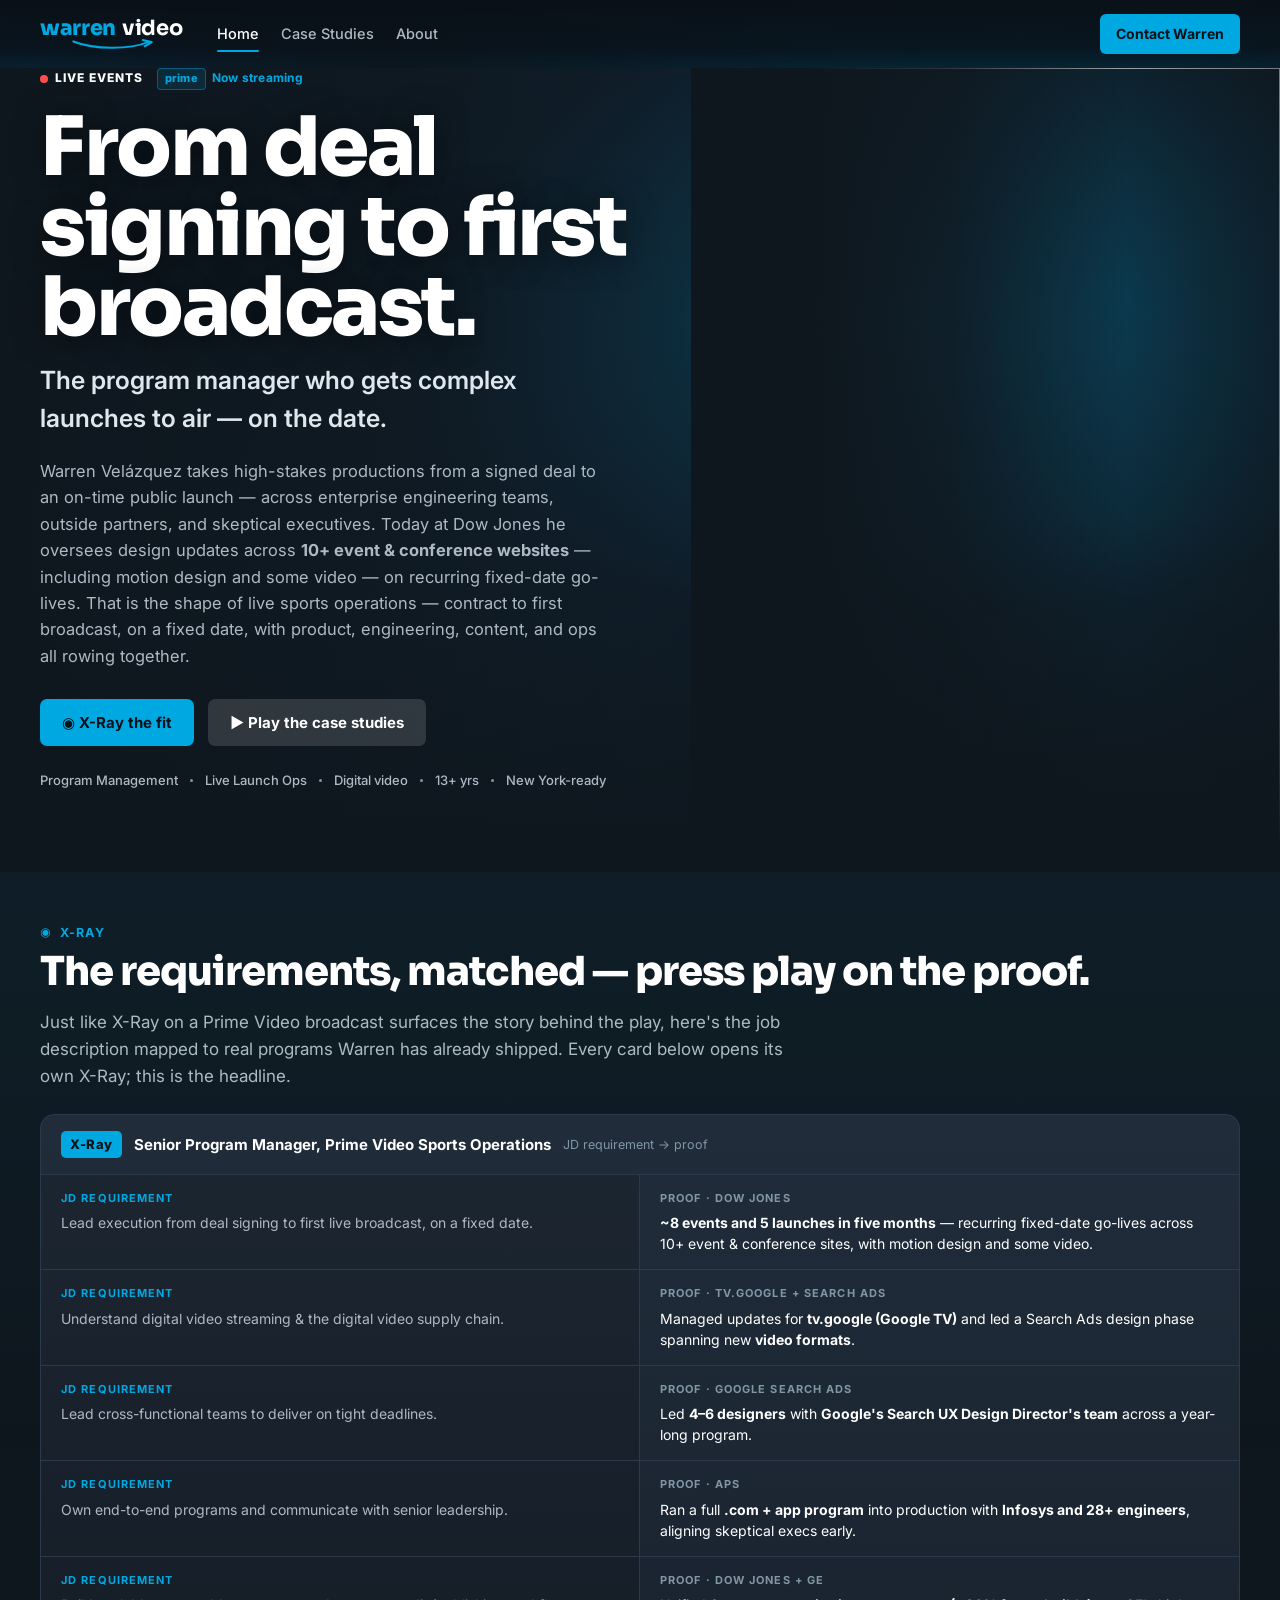
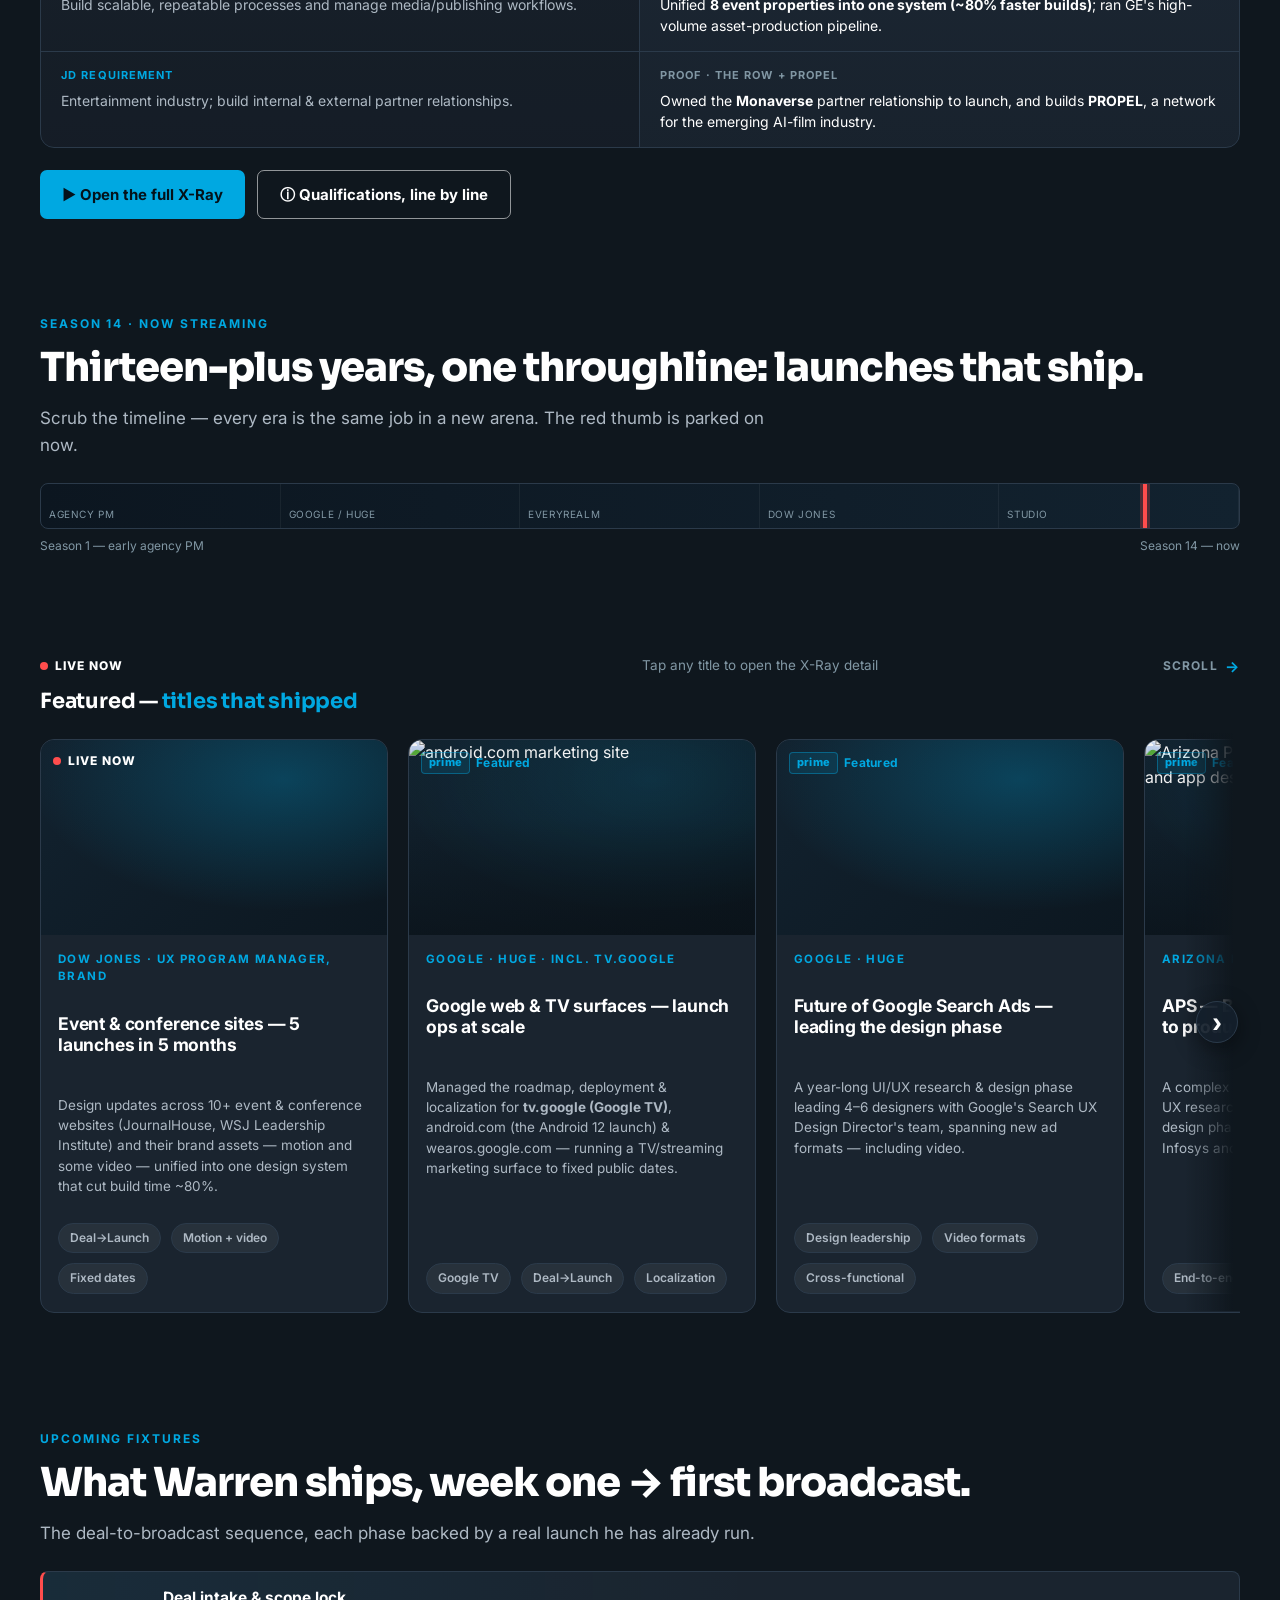
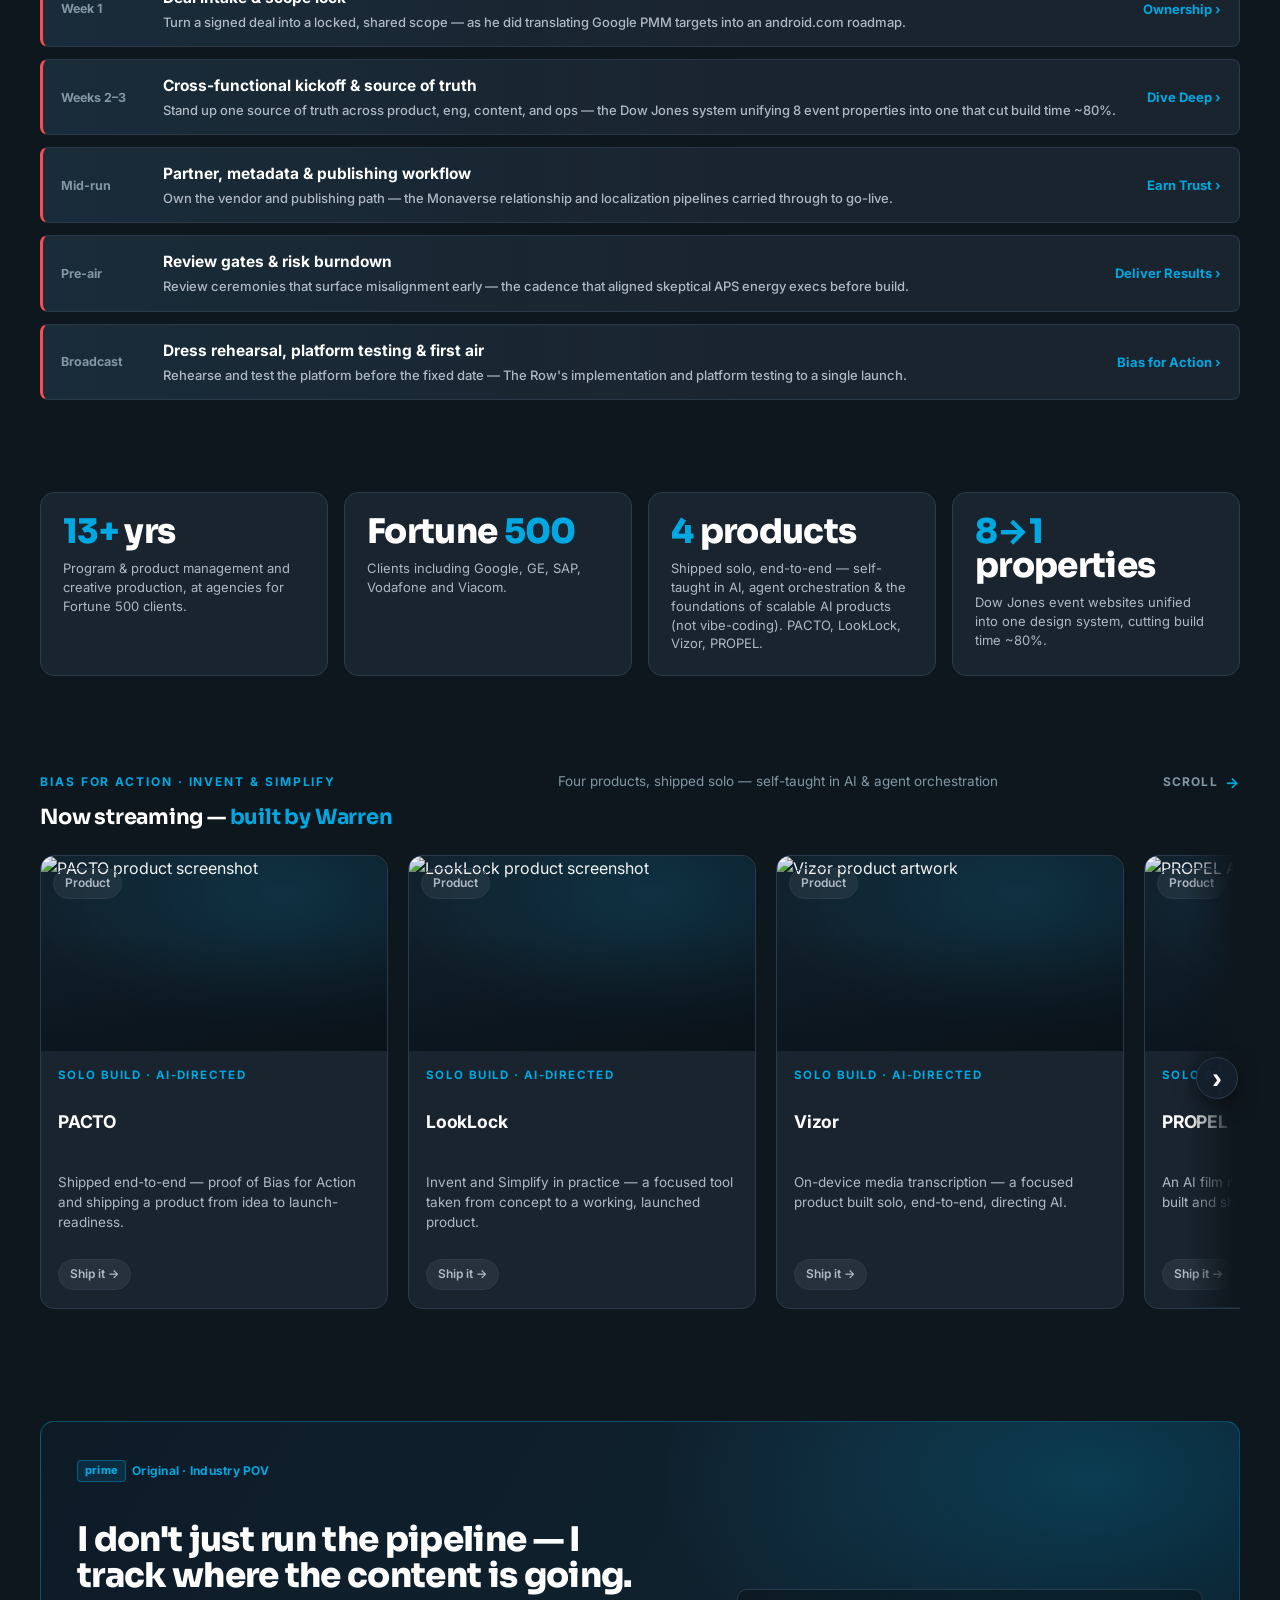
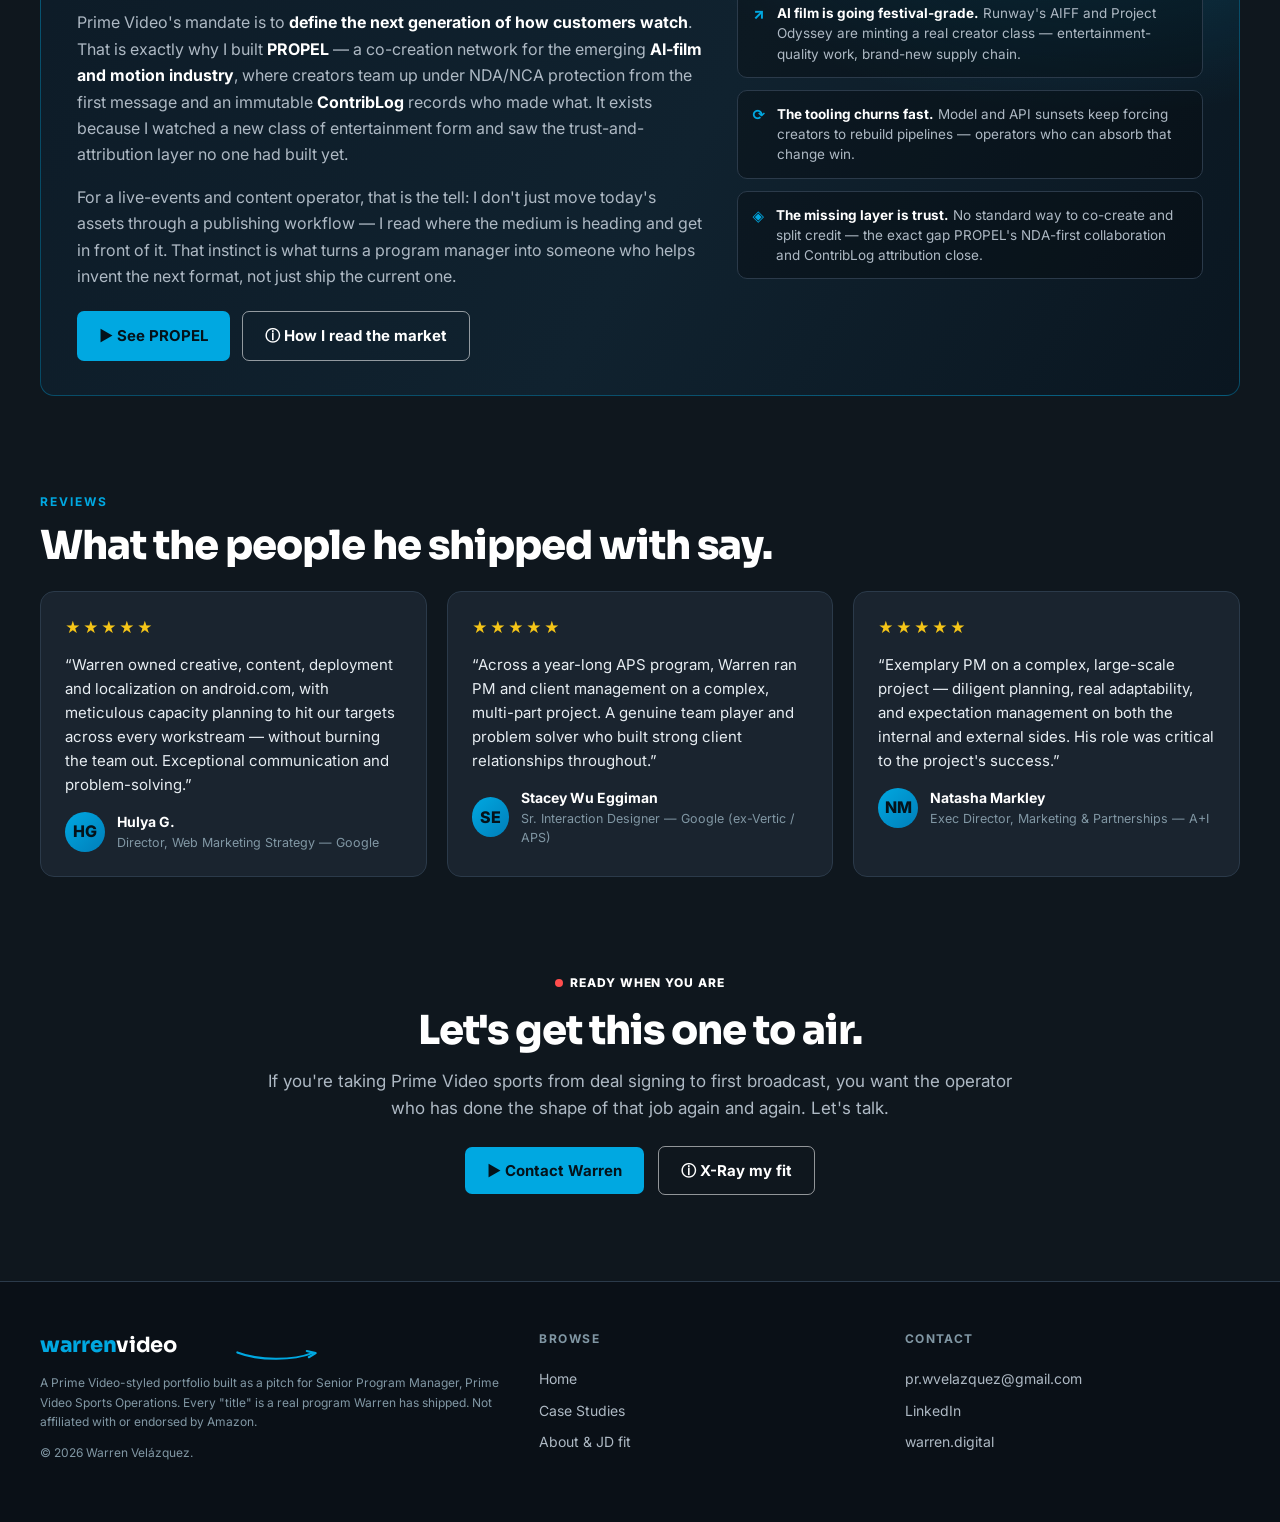
==== index.html @ 45a519ed "Add Prime Video pitch site (index, work, about + styles/app)" ====
<!DOCTYPE html>
<html lang="en">
<head>
  <meta charset="utf-8" />
  <meta name="viewport" content="width=device-width, initial-scale=1" />
  <title>Warren Velázquez — Prime Video Sports Ops</title>
  <meta name="description" content="Program manager who takes complex launches from signed deal to first broadcast. A Prime Video-styled pitch for Senior Program Manager, Prime Video Sports Operations." />
  <link rel="preconnect" href="https://fonts.googleapis.com" />
  <link rel="preconnect" href="https://fonts.gstatic.com" crossorigin />
  <link href="https://fonts.googleapis.com/css2?family=Inter:wght@400;500;600;700;800&display=swap" rel="stylesheet" />
  <link rel="stylesheet" href="styles.css" />
  <script src="app.js" defer></script>
</head>
<body>

  <!-- ===================== NAV ===================== -->
  <header class="pv-nav">
    <div class="pv-nav-inner">
      <a class="pv-logo" href="index.html" aria-label="Warren Velázquez — home">
        <span class="pv-prime">warren</span><span class="pv-badge">video</span>
      </a>
      <nav class="pv-navlinks" aria-label="Primary">
        <a href="index.html">Home</a>
        <a href="work.html">Case Studies</a>
        <a href="about.html">About</a>
      </nav>
      <span class="pv-nav-spacer"></span>
      <a class="pv-nav-cta" href="mailto:pr.wvelazquez@gmail.com?subject=Senior%20Program%20Manager%2C%20Prime%20Video%20Sports%20Operations">Contact Warren</a>
    </div>
  </header>

  <main>

    <!-- ===================== HERO / LIVE BILLBOARD ===================== -->
    <section class="pv-hero">
      <div class="pv-hero-bg" aria-hidden="true"><div class="pv-hero-art"></div></div>
      <div class="pv-hero-portrait" aria-hidden="true">
        <img src="https://cdn.prod.website-files.com/66aa44dda4157ebd1813f0ff/66c7566111cb64877879835c_warren.jpeg" alt="" loading="eager">
      </div>
      <div class="pv-hero-inner">
        <div class="pv-hero-copy">
          <div class="pv-hero-eyebrow">
            <span class="pv-live-tag">Live Events</span>
            <span class="pv-prime-tag">Now streaming</span>
          </div>
          <h1>From deal signing to first broadcast.</h1>
          <p class="pv-tagline">The program manager who gets complex launches to air — on the date.</p>
          <p class="pv-synopsis">
            Warren Velázquez takes high-stakes productions from a signed deal to an on-time public launch — across enterprise engineering teams, outside partners, and skeptical executives. Today at Dow Jones he oversees design updates across <strong>10+ event &amp; conference websites</strong> — including motion design and some video — on recurring fixed-date go-lives. That is the shape of live sports operations — contract to first broadcast, on a fixed date, with product, engineering, content, and ops all rowing together.
          </p>
          <div class="pv-hero-actions">
            <a class="pv-btn pv-btn-primary" href="#xray">◉ X-Ray the fit</a>
            <a class="pv-btn pv-btn-ghost" href="work.html">▶ Play the case studies</a>
          </div>
          <p class="pv-meta pv-mt-24">
            <span>Program Management</span><span class="dot"></span>
            <span>Live Launch Ops</span><span class="dot"></span>
            <span>Digital video</span><span class="dot"></span>
            <span>13+ yrs</span><span class="dot"></span>
            <span>New York-ready</span>
          </p>
        </div>
      </div>
    </section>

    <!-- ===================== X-RAY — THE FIT, AT A GLANCE (surfaced) ===================== -->
    <section class="pv-section pv-xray-feature" id="xray">
      <div class="pv-wrap pv-reveal">
        <span class="pv-xray-hint">X-Ray</span>
        <h2 class="pv-h2 pv-mt-8">The requirements, matched — press play on the proof.</h2>
        <p class="pv-lead">Just like X-Ray on a Prime Video broadcast surfaces the story behind the play, here's the job description mapped to real programs Warren has already shipped. Every card below opens its own X-Ray; this is the headline.</p>
        <div class="pv-xray pv-mt-24">
          <div class="pv-xray-head">
            <span class="pv-xray-logo">X-Ray</span>
            <span class="t">Senior Program Manager, Prime Video Sports Operations</span>
            <span class="s">JD requirement → proof</span>
          </div>
          <div class="pv-xray-row">
            <div class="pv-xray-req"><span class="label">JD requirement</span>Lead execution from deal signing to first live broadcast, on a fixed date.</div>
            <div class="pv-xray-proof"><span class="label">Proof · Dow Jones</span><strong>~8 events and 5 launches in five months</strong> — recurring fixed-date go-lives across 10+ event &amp; conference sites, with motion design and some video.</div>
          </div>
          <div class="pv-xray-row">
            <div class="pv-xray-req"><span class="label">JD requirement</span>Understand digital video streaming &amp; the digital video supply chain.</div>
            <div class="pv-xray-proof"><span class="label">Proof · tv.google + Search Ads</span>Managed updates for <strong>tv.google (Google TV)</strong> and led a Search Ads design phase spanning new <strong>video formats</strong>.</div>
          </div>
          <div class="pv-xray-row">
            <div class="pv-xray-req"><span class="label">JD requirement</span>Lead cross-functional teams to deliver on tight deadlines.</div>
            <div class="pv-xray-proof"><span class="label">Proof · Google Search Ads</span>Led <strong>4–6 designers</strong> with <strong>Google's Search UX Design Director's team</strong> across a year-long program.</div>
          </div>
          <div class="pv-xray-row">
            <div class="pv-xray-req"><span class="label">JD requirement</span>Own end-to-end programs and communicate with senior leadership.</div>
            <div class="pv-xray-proof"><span class="label">Proof · APS</span>Ran a full <strong>.com + app program</strong> into production with <strong>Infosys and 28+ engineers</strong>, aligning skeptical execs early.</div>
          </div>
          <div class="pv-xray-row">
            <div class="pv-xray-req"><span class="label">JD requirement</span>Build scalable, repeatable processes and manage media/publishing workflows.</div>
            <div class="pv-xray-proof"><span class="label">Proof · Dow Jones + GE</span>Unified <strong>8 event properties into one system (~80% faster builds)</strong>; ran GE's high-volume asset-production pipeline.</div>
          </div>
          <div class="pv-xray-row">
            <div class="pv-xray-req"><span class="label">JD requirement</span>Entertainment industry; build internal &amp; external partner relationships.</div>
            <div class="pv-xray-proof"><span class="label">Proof · The Row + PROPEL</span>Owned the <strong>Monaverse</strong> partner relationship to launch, and builds <strong>PROPEL</strong>, a network for the emerging AI-film industry.</div>
          </div>
        </div>
        <div class="pv-xray-cta">
          <a class="pv-btn pv-btn-primary" href="work.html#xray">▶ Open the full X-Ray</a>
          <a class="pv-btn pv-btn-outline" href="about.html#xray">ⓘ Qualifications, line by line</a>
        </div>
      </div>
    </section>

    <!-- ===================== CAREER SCRUBBER — "SEASON 14" ===================== -->
    <section class="pv-section">
      <div class="pv-wrap pv-reveal">
        <span class="pv-kicker">Season 14 · Now streaming</span>
        <h2 class="pv-h2">Thirteen-plus years, one throughline: launches that ship.</h2>
        <p class="pv-lead">Scrub the timeline — every era is the same job in a new arena. The red thumb is parked on now.</p>
        <div class="pv-scrubber pv-mt-24">
          <div class="pv-scrubber-track" role="img" aria-label="Career timeline from Agency PM to Studio, currently at Dow Jones and Studio">
            <div class="pv-scrubber-seg" data-label="Agency PM"></div>
            <div class="pv-scrubber-seg" data-label="Google / Huge"></div>
            <div class="pv-scrubber-seg" data-label="Everyrealm"></div>
            <div class="pv-scrubber-seg" data-label="Dow Jones"></div>
            <div class="pv-scrubber-seg" data-label="Studio"></div>
            <div class="pv-scrubber-thumb" style="left: 92%;"></div>
          </div>
          <div class="pv-scrubber-labels">
            <span>Season 1 — early agency PM</span>
            <span>Season 14 — now</span>
          </div>
        </div>
      </div>
    </section>

    <!-- ===================== FEATURED — LIVE NOW (case-study carousel) ===================== -->
    <section class="pv-section">
      <div class="pv-wrap pv-reveal">
        <div class="pv-row-head">
          <div>
            <span class="pv-live-tag">Live now</span>
            <div class="pv-row-title pv-mt-8">Featured — <span class="accent">titles that shipped</span></div>
          </div>
          <span class="pv-row-sub">Tap any title to open the X-Ray detail</span>
        </div>
        <div class="pv-row-scroll">

          <!-- Dow Jones — event websites -->
          <article class="pv-card pv-reveal" data-modal="m-dowjones" tabindex="0" role="button" aria-label="Open Dow Jones event websites case study">
            <div class="pv-card-art">
              <div class="glow"></div>
              <span class="pv-topbadge pv-live-tag">Live now</span>
              <div class="pv-playhint"><span class="disc">▶</span></div>
            </div>
            <div class="pv-card-body">
              <span class="pv-card-kicker">Dow Jones · UX Program Manager, Brand</span>
              <h3 class="pv-card-title">Event &amp; conference sites — 5 launches in 5 months</h3>
              <p class="pv-card-desc">Design updates across 10+ event &amp; conference websites (JournalHouse, WSJ Leadership Institute) and their brand assets — motion and some video — unified into one design system that cut build time ~80%.</p>
              <div class="pv-card-foot"><span class="pv-pill">Deal→Launch</span><span class="pv-pill">Motion + video</span><span class="pv-pill">Fixed dates</span></div>
            </div>
          </article>

          <!-- android.com -->
          <article class="pv-card pv-reveal" data-modal="m-android" tabindex="0" role="button" aria-label="Open android.com case study">
            <div class="pv-card-art has-img">
              <img src="https://cdn.prod.website-files.com/66aa44dda4157ebd1813f2a2/66ce61d4daf42d90d04b0da0_android.002.jpeg" alt="android.com marketing site" loading="lazy">
              <div class="glow"></div>
              <span class="pv-topbadge pv-prime-tag">Featured</span>
              <div class="pv-playhint"><span class="disc">▶</span></div>
            </div>
            <div class="pv-card-body">
              <span class="pv-card-kicker">Google · Huge · incl. tv.google</span>
              <h3 class="pv-card-title">Google web &amp; TV surfaces — launch ops at scale</h3>
              <p class="pv-card-desc">Managed the roadmap, deployment &amp; localization for <strong>tv.google (Google TV)</strong>, android.com (the Android 12 launch) &amp; wearos.google.com — running a TV/streaming marketing surface to fixed public dates.</p>
              <div class="pv-card-foot"><span class="pv-pill">Google TV</span><span class="pv-pill">Deal→Launch</span><span class="pv-pill">Localization</span></div>
            </div>
          </article>

          <!-- Future of Google Search Ads -->
          <article class="pv-card pv-reveal" data-modal="m-searchads" tabindex="0" role="button" aria-label="Open Future of Google Search Ads case study">
            <div class="pv-card-art">
              <div class="glow"></div>
              <span class="pv-topbadge pv-prime-tag">Featured</span>
              <div class="pv-playhint"><span class="disc">▶</span></div>
            </div>
            <div class="pv-card-body">
              <span class="pv-card-kicker">Google · Huge</span>
              <h3 class="pv-card-title">Future of Google Search Ads — leading the design phase</h3>
              <p class="pv-card-desc">A year-long UI/UX research &amp; design phase leading 4–6 designers with Google's Search UX Design Director's team, spanning new ad formats — including video.</p>
              <div class="pv-card-foot"><span class="pv-pill">Design leadership</span><span class="pv-pill">Video formats</span><span class="pv-pill">Cross-functional</span></div>
            </div>
          </article>

          <!-- APS -->
          <article class="pv-card pv-reveal" data-modal="m-aps" tabindex="0" role="button" aria-label="Open Arizona Public Service case study">
            <div class="pv-card-art has-img">
              <img src="https://cdn.prod.website-files.com/66aa44dda4157ebd1813f2a2/66ce3ebfc72eb1c2a9b4893f_aps.002.jpeg" alt="Arizona Public Service transactional website and app design" loading="lazy">
              <div class="glow"></div>
              <span class="pv-topbadge pv-prime-tag">Featured</span>
              <div class="pv-playhint"><span class="disc">▶</span></div>
            </div>
            <div class="pv-card-body">
              <span class="pv-card-kicker">Arizona Public Service · Vertic</span>
              <h3 class="pv-card-title">APS — B2C transactional .com + app to production</h3>
              <p class="pv-card-desc">A complex design system built after a 3-month UX research phase and an 8-month UX/UI design phase, stewarded into production with Infosys and 28+ engineers.</p>
              <div class="pv-card-foot"><span class="pv-pill">End-to-end</span><span class="pv-pill">Eng handoff</span></div>
            </div>
          </article>

          <!-- GE Healthcare -->
          <article class="pv-card pv-reveal" data-modal="m-ge" tabindex="0" role="button" aria-label="Open GE Healthcare case study">
            <div class="pv-card-art has-img">
              <img src="https://cdn.prod.website-files.com/66aa44dda4157ebd1813f2a2/66dfbf81a2a23d34e8b1d667_GEcover_.png" alt="GE Healthcare Better Health Study campaign artwork" loading="lazy">
              <div class="glow"></div>
              <div class="pv-playhint"><span class="disc">▶</span></div>
            </div>
            <div class="pv-card-body">
              <span class="pv-card-kicker">GE Healthcare · Freelance</span>
              <h3 class="pv-card-title">Better Health Study — asset-production pipeline</h3>
              <p class="pv-card-desc">Ran the asset-production phase of a global GE campaign — executive-level visualizations, a global website, and hundreds of media assets through one publishing pipeline.</p>
              <div class="pv-card-foot"><span class="pv-pill">Publishing workflow</span><span class="pv-pill">High-volume</span></div>
            </div>
          </article>

          <!-- The Row -->
          <article class="pv-card pv-reveal" data-modal="m-row" tabindex="0" role="button" aria-label="Open The Row case study">
            <div class="pv-card-art has-img">
              <img src="https://cdn.prod.website-files.com/66aa44dda4157ebd1813f2a2/66d0d62a57098f4630f5587c_row2.png" alt="The Row metaverse 3D architectural landmarks" loading="lazy">
              <div class="glow"></div>
              <div class="pv-playhint"><span class="disc">▶</span></div>
            </div>
            <div class="pv-card-body">
              <span class="pv-card-kicker">Everyrealm · The Row</span>
              <h3 class="pv-card-title">The Row — multi-vendor launch &amp; platform testing</h3>
              <p class="pv-card-desc">One-of-a-kind 3D landmarks by renowned artists on a live platform: Warren owned the Monaverse relationship and managed external vendors across motion, 3D rendering, and promotional video, through testing to one launch.</p>
              <div class="pv-card-foot"><span class="pv-pill">Multi-vendor mgmt</span><span class="pv-pill">Platform testing</span></div>
            </div>
          </article>

          <!-- Everyrealm Creative Ops -->
          <article class="pv-card pv-reveal" data-modal="m-everyrealm" tabindex="0" role="button" aria-label="Open Everyrealm Creative Operations case study">
            <div class="pv-card-art has-img">
              <img src="https://cdn.prod.website-files.com/66aa44dda4157ebd1813f2a2/66c6c5c3b3e2360698229d21_teamsuccess.png" alt="Everyrealm creative operations team" loading="lazy">
              <div class="glow"></div>
              <span class="pv-topbadge pv-prime-tag">Featured</span>
              <div class="pv-playhint"><span class="disc">▶</span></div>
            </div>
            <div class="pv-card-body">
              <span class="pv-card-kicker">Everyrealm · Director of Creative Operations</span>
              <h3 class="pv-card-title">Creative Operations — sourced &amp; built from zero</h3>
              <p class="pv-card-desc">Sourced and built a team of 3D, UI/UX, and motion designers and introduced new production processes for metaverse real estate across 12 platforms, at a $50M+ (a16z) startup.</p>
              <div class="pv-card-foot"><span class="pv-pill">Scalable process</span><span class="pv-pill">Zero → system</span></div>
            </div>
          </article>

        </div>
      </div>
    </section>

    <!-- ===================== SPORTS-STYLE SCHEDULE — week one → first broadcast ===================== -->
    <section class="pv-section">
      <div class="pv-wrap pv-reveal">
        <span class="pv-kicker">Upcoming fixtures</span>
        <h2 class="pv-h2">What Warren ships, week one → first broadcast.</h2>
        <p class="pv-lead">The deal-to-broadcast sequence, each phase backed by a real launch he has already run.</p>
        <div class="pv-schedule pv-mt-24">
          <div class="pv-fixture">
            <span class="when">Week 1</span>
            <span class="match">Deal intake &amp; scope lock
              <small>Turn a signed deal into a locked, shared scope — as he did translating Google PMM targets into an android.com roadmap.</small>
            </span>
            <span class="cta">Ownership ›</span>
          </div>
          <div class="pv-fixture">
            <span class="when">Weeks 2–3</span>
            <span class="match">Cross-functional kickoff &amp; source of truth
              <small>Stand up one source of truth across product, eng, content, and ops — the Dow Jones system unifying 8 event properties into one that cut build time ~80%.</small>
            </span>
            <span class="cta">Dive Deep ›</span>
          </div>
          <div class="pv-fixture">
            <span class="when">Mid-run</span>
            <span class="match">Partner, metadata &amp; publishing workflow
              <small>Own the vendor and publishing path — the Monaverse relationship and localization pipelines carried through to go-live.</small>
            </span>
            <span class="cta">Earn Trust ›</span>
          </div>
          <div class="pv-fixture">
            <span class="when">Pre-air</span>
            <span class="match">Review gates &amp; risk burndown
              <small>Review ceremonies that surface misalignment early — the cadence that aligned skeptical APS energy execs before build.</small>
            </span>
            <span class="cta">Deliver Results ›</span>
          </div>
          <div class="pv-fixture">
            <span class="when">Broadcast</span>
            <span class="match">Dress rehearsal, platform testing &amp; first air
              <small>Rehearse and test the platform before the fixed date — The Row's implementation and platform testing to a single launch.</small>
            </span>
            <span class="cta">Bias for Action ›</span>
          </div>
        </div>
      </div>
    </section>

    <!-- ===================== STAT STRIP ===================== -->
    <section class="pv-section">
      <div class="pv-wrap pv-reveal">
        <div class="pv-stats">
          <div class="pv-stat">
            <div class="v"><span class="accent">13+</span> yrs</div>
            <div class="l">Program &amp; product management and creative production, at agencies for Fortune 500 clients.</div>
          </div>
          <div class="pv-stat">
            <div class="v">Fortune <span class="accent">500</span></div>
            <div class="l">Clients including Google, GE, SAP, Vodafone and Viacom.</div>
          </div>
          <div class="pv-stat">
            <div class="v"><span class="accent">4</span> products</div>
            <div class="l">Shipped solo, end-to-end — self-taught in AI, agent orchestration &amp; the foundations of scalable AI products (not vibe-coding). PACTO, LookLock, Vizor, PROPEL.</div>
          </div>
          <div class="pv-stat">
            <div class="v"><span class="accent">8→1</span> properties</div>
            <div class="l">Dow Jones event websites unified into one design system, cutting build time ~80%.</div>
          </div>
        </div>
      </div>
    </section>

    <!-- ===================== NOW STREAMING — BUILT BY WARREN ===================== -->
    <section class="pv-section">
      <div class="pv-wrap pv-reveal">
        <div class="pv-row-head">
          <div>
            <span class="pv-kicker">Bias for Action · Invent &amp; Simplify</span>
            <div class="pv-row-title pv-mt-8">Now streaming — <span class="accent">built by Warren</span></div>
          </div>
          <span class="pv-row-sub">Four products, shipped solo — self-taught in AI &amp; agent orchestration</span>
        </div>
        <div class="pv-row-scroll">

          <a class="pv-card pv-reveal" href="https://www.pacto.legal" target="_blank" rel="noopener" aria-label="Open PACTO in a new tab">
            <div class="pv-card-art has-img">
              <img src="https://cdn.prod.website-files.com/66aa44dda4157ebd1813f0ff/66e224b216268c54782768ec_Screen%20Shot%202024-09-11%20at%207.15.28%20PM.png" alt="PACTO product screenshot" loading="lazy">
              <div class="glow"></div>
              <span class="pv-topbadge pv-pill">Product</span>
              <div class="pv-playhint"><span class="disc">▶</span></div>
            </div>
            <div class="pv-card-body">
              <span class="pv-card-kicker">Solo build · AI-directed</span>
              <h3 class="pv-card-title">PACTO</h3>
              <p class="pv-card-desc">Shipped end-to-end — proof of Bias for Action and shipping a product from idea to launch-readiness.</p>
              <div class="pv-card-foot"><span class="pv-pill">Ship it →</span></div>
            </div>
          </a>

          <a class="pv-card pv-reveal" href="https://www.looklock.ai" target="_blank" rel="noopener" aria-label="Open LookLock in a new tab">
            <div class="pv-card-art has-img">
              <img src="https://www.looklock.ai/looklock-steps/1.png" alt="LookLock product screenshot" loading="lazy">
              <div class="glow"></div>
              <span class="pv-topbadge pv-pill">Product</span>
              <div class="pv-playhint"><span class="disc">▶</span></div>
            </div>
            <div class="pv-card-body">
              <span class="pv-card-kicker">Solo build · AI-directed</span>
              <h3 class="pv-card-title">LookLock</h3>
              <p class="pv-card-desc">Invent and Simplify in practice — a focused tool taken from concept to a working, launched product.</p>
              <div class="pv-card-foot"><span class="pv-pill">Ship it →</span></div>
            </div>
          </a>

          <a class="pv-card pv-reveal" href="https://vizor.work" target="_blank" rel="noopener" aria-label="Open Vizor in a new tab">
            <div class="pv-card-art has-img">
              <img src="https://vizor.work/og.png" alt="Vizor product artwork" loading="lazy">
              <div class="glow"></div>
              <span class="pv-topbadge pv-pill">Product</span>
              <div class="pv-playhint"><span class="disc">▶</span></div>
            </div>
            <div class="pv-card-body">
              <span class="pv-card-kicker">Solo build · AI-directed</span>
              <h3 class="pv-card-title">Vizor</h3>
              <p class="pv-card-desc">On-device media transcription — a focused product built solo, end-to-end, directing AI.</p>
              <div class="pv-card-foot"><span class="pv-pill">Ship it →</span></div>
            </div>
          </a>

          <a class="pv-card pv-reveal" href="https://www.propel.house" target="_blank" rel="noopener" aria-label="Open PROPEL in a new tab">
            <div class="pv-card-art has-img">
              <img src="https://cdn.prod.website-files.com/66aa44dda4157ebd1813f0ff/66d1e32c2a559a0b8cac2ac0_PROPEL2.png" alt="PROPEL AI film network artwork" loading="lazy">
              <div class="glow"></div>
              <span class="pv-topbadge pv-pill">Product</span>
              <div class="pv-playhint"><span class="disc">▶</span></div>
            </div>
            <div class="pv-card-body">
              <span class="pv-card-kicker">Solo build · AI-directed</span>
              <h3 class="pv-card-title">PROPEL</h3>
              <p class="pv-card-desc">An AI film network — entertainment-adjacent, built and shipped solo on nights and weekends.</p>
              <div class="pv-card-foot"><span class="pv-pill">Ship it →</span></div>
            </div>
          </a>

        </div>
      </div>
    </section>

    <!-- ===================== PROPEL — INDUSTRY POV SPOTLIGHT ===================== -->
    <section class="pv-section">
      <div class="pv-wrap pv-reveal">
        <div class="pv-spotlight">
          <span class="pv-prime-tag tag">Original · Industry POV</span>
          <div class="pv-spotlight-grid">
            <div>
              <h3>I don't just run the pipeline — I track where the content is going.</h3>
              <p class="body">
                Prime Video's mandate is to <strong>define the next generation of how customers watch</strong>. That is exactly why I built <strong>PROPEL</strong> — a co-creation network for the emerging <strong>AI-film and motion industry</strong>, where creators team up under NDA/NCA protection from the first message and an immutable <strong>ContribLog</strong> records who made what. It exists because I watched a new class of entertainment form and saw the trust-and-attribution layer no one had built yet.
              </p>
              <p class="body">
                For a live-events and content operator, that is the tell: I don't just move today's assets through a publishing workflow — I read where the medium is heading and get in front of it. That instinct is what turns a program manager into someone who helps invent the next format, not just ship the current one.
              </p>
              <div class="pv-xray-cta">
                <a class="pv-btn pv-btn-primary" href="https://www.propel.house" target="_blank" rel="noopener">▶ See PROPEL</a>
                <a class="pv-btn pv-btn-outline" href="work.html">ⓘ How I read the market</a>
              </div>
            </div>
            <div class="pv-signals" aria-label="Signals I'm tracking in AI entertainment">
              <div class="pv-signal">
                <span class="ic" aria-hidden="true">↗</span>
                <span class="tx"><strong>AI film is going festival-grade.</strong> Runway's AIFF and Project Odyssey are minting a real creator class — entertainment-quality work, brand-new supply chain.</span>
              </div>
              <div class="pv-signal">
                <span class="ic" aria-hidden="true">⟳</span>
                <span class="tx"><strong>The tooling churns fast.</strong> Model and API sunsets keep forcing creators to rebuild pipelines — operators who can absorb that change win.</span>
              </div>
              <div class="pv-signal">
                <span class="ic" aria-hidden="true">◈</span>
                <span class="tx"><strong>The missing layer is trust.</strong> No standard way to co-create and split credit — the exact gap PROPEL's NDA-first collaboration and ContribLog attribution close.</span>
              </div>
            </div>
          </div>
        </div>
      </div>
    </section>

    <!-- ===================== REVIEWS RAIL ===================== -->
    <section class="pv-section">
      <div class="pv-wrap pv-reveal">
        <span class="pv-kicker">Reviews</span>
        <h2 class="pv-h2">What the people he shipped with say.</h2>
        <div class="pv-grid-3 pv-mt-24">

          <div class="pv-review">
            <div class="stars" aria-label="5 out of 5 stars">★★★★★</div>
            <blockquote>“Warren owned creative, content, deployment and localization on android.com, with meticulous capacity planning to hit our targets across every workstream — without burning the team out. Exceptional communication and problem-solving.”</blockquote>
            <div class="who">
              <span class="av" aria-hidden="true">HG</span>
              <div>
                <div class="n">Hulya G.</div>
                <div class="r">Director, Web Marketing Strategy — Google</div>
              </div>
            </div>
          </div>

          <div class="pv-review">
            <div class="stars" aria-label="5 out of 5 stars">★★★★★</div>
            <blockquote>“Across a year-long APS program, Warren ran PM and client management on a complex, multi-part project. A genuine team player and problem solver who built strong client relationships throughout.”</blockquote>
            <div class="who">
              <span class="av" aria-hidden="true">SE</span>
              <div>
                <div class="n">Stacey Wu Eggiman</div>
                <div class="r">Sr. Interaction Designer — Google (ex-Vertic / APS)</div>
              </div>
            </div>
          </div>

          <div class="pv-review">
            <div class="stars" aria-label="5 out of 5 stars">★★★★★</div>
            <blockquote>“Exemplary PM on a complex, large-scale project — diligent planning, real adaptability, and expectation management on both the internal and external sides. His role was critical to the project's success.”</blockquote>
            <div class="who">
              <span class="av" aria-hidden="true">NM</span>
              <div>
                <div class="n">Natasha Markley</div>
                <div class="r">Exec Director, Marketing &amp; Partnerships — A+I</div>
              </div>
            </div>
          </div>

        </div>
      </div>
    </section>

    <!-- ===================== CLOSING CTA BAND ===================== -->
    <section class="pv-section">
      <div class="pv-wrap pv-reveal pv-center">
        <span class="pv-live-tag">Ready when you are</span>
        <h2 class="pv-h2 pv-mt-16">Let's get this one to air.</h2>
        <p class="pv-lead" style="margin-left:auto;margin-right:auto;">
          If you're taking Prime Video sports from deal signing to first broadcast, you want the operator who has done the shape of that job again and again. Let's talk.
        </p>
        <div class="pv-hero-actions pv-mt-24" style="justify-content:center;">
          <a class="pv-btn pv-btn-primary" href="mailto:pr.wvelazquez@gmail.com?subject=Senior%20Program%20Manager%2C%20Prime%20Video%20Sports%20Operations">▶ Contact Warren</a>
          <a class="pv-btn pv-btn-outline" href="about.html#xray">ⓘ X-Ray my fit</a>
        </div>
      </div>
    </section>

  </main>

  <!-- ===================== MODALS ===================== -->

  <!-- Dow Jones — event websites -->
  <div class="pv-modal-scrim" id="m-dowjones" role="dialog" aria-modal="true" aria-labelledby="m-dowjones-t" aria-hidden="true">
    <div class="pv-modal">
      <div class="pv-modal-hero">
        <button class="pv-modal-close" aria-label="Close">×</button>
        <div class="pv-meta"><span class="pv-live-tag">Live now</span><span class="dot"></span><span>UX Program Manager, Brand · Dow Jones</span><span class="dot"></span><span>Feb 2026 – present</span></div>
        <h2 id="m-dowjones-t">Dow Jones event websites — recurring launches on fixed dates</h2>
        <div class="pv-modal-actions">
          <a class="pv-btn pv-btn-primary" href="work.html">▶ Full case study</a>
          <button class="pv-btn pv-btn-outline" data-modal-close>＋ Close</button>
        </div>
      </div>
      <div class="pv-modal-body" data-tabs>
        <div class="pv-tabs" role="tablist">
          <button class="pv-tab" role="tab" aria-selected="true" aria-controls="m-dowjones-d" id="m-dowjones-dt">Details</button>
          <button class="pv-tab" role="tab" aria-selected="false" aria-controls="m-dowjones-x" id="m-dowjones-xt">X-Ray · JD fit</button>
        </div>
        <div class="pv-tabpanel" id="m-dowjones-d" role="tabpanel" aria-labelledby="m-dowjones-dt">
          <div class="pv-prose">
            <p>As UX Program Manager on the Brand team at Dow Jones, Warren <strong>manages and oversees design updates across 10+ event &amp; conference websites</strong> and their brand assets — for example <strong>JournalHouse</strong> and the <strong>WSJ Leadership Institute</strong> — for the company's brands across WSJ.com, Barron's.com, and MarketWatch.com. The work <strong>includes motion design and some video production</strong>, and supports <strong>~8 events and 5 launches over the past five months</strong>. Each launch is a recurring, fixed-date go-live: exactly the deal-to-broadcast cadence, on repeat.</p>
            <p>He leads a <strong>design system unifying those event-site builds into one</strong> — <strong>6 of 8 core properties already migrated</strong> — <strong>cutting build time by ~80%</strong> and eliminating cross-property inconsistencies. He also <strong>built a robust AI tool for the intake process</strong>, receiving and triaging requests from <strong>six teams</strong> (subscription strategy, product design, product management, performance marketing, CRM, and event marketing), and owns the brand marketing team's <strong>Asana</strong> implementation for reporting, capacity, and resource management.</p>
            <p>This is the strongest, most current proof in the catalog: recurring fixed-date launches, motion and video work, and one unified publishing system that makes every launch after the first run on rails.</p>
          </div>
        </div>
        <div class="pv-tabpanel" id="m-dowjones-x" role="tabpanel" aria-labelledby="m-dowjones-xt" hidden>
          <div class="pv-xray">
            <div class="pv-xray-head">
              <span class="pv-xray-logo">X-Ray</span>
              <span class="t">Dow Jones → the job</span>
              <span class="s">how this title maps to the JD</span>
            </div>
            <div class="pv-xray-row">
              <div class="pv-xray-req"><span class="label">JD requirement</span>Lead execution from deal signing to first live broadcast, on a fixed date.</div>
              <div class="pv-xray-proof"><span class="label">Proof</span>Delivered <strong>~8 events and 5 launches in five months</strong> — each a fixed-date go-live across 10+ event &amp; conference sites, with motion design and some video.</div>
            </div>
            <div class="pv-xray-row">
              <div class="pv-xray-req"><span class="label">JD requirement</span>Build scalable, repeatable processes, tools, and methods for efficiency.</div>
              <div class="pv-xray-proof"><span class="label">Proof</span>Built a <strong>robust AI intake tool</strong> triaging requests from <strong>6 teams</strong>, and a design system <strong>unifying the event-site builds (6 of 8 migrated)</strong>, cutting build time ~80%.</div>
            </div>
            <div class="pv-xray-row">
              <div class="pv-xray-req"><span class="label">JD requirement</span>Digital video and publishing-workflow understanding.</div>
              <div class="pv-xray-proof"><span class="label">Proof</span>Oversees <strong>motion design and some video production</strong> for 10+ event/conference sites on one unified publishing system.</div>
            </div>
            <div class="pv-xray-row">
              <div class="pv-xray-req"><span class="label">JD requirement</span>Manage capacity, resources, and reporting.</div>
              <div class="pv-xray-proof"><span class="label">Proof</span>Owns the brand team's <strong>Asana</strong> implementation for reporting, capacity, and resource management.</div>
            </div>
          </div>
        </div>
      </div>
    </div>
  </div>

  <!-- Future of Google Search Ads -->
  <div class="pv-modal-scrim" id="m-searchads" role="dialog" aria-modal="true" aria-labelledby="m-searchads-t" aria-hidden="true">
    <div class="pv-modal">
      <div class="pv-modal-hero">
        <button class="pv-modal-close" aria-label="Close">×</button>
        <div class="pv-meta"><span class="pv-prime-tag">Featured</span><span class="pv-rating">Director-partnered</span><span class="dot"></span><span>Mar 2020 – Mar 2022</span><span class="dot"></span><span>Huge · Google</span></div>
        <h2 id="m-searchads-t">Future of Google Search Ads — leading the design phase</h2>
        <div class="pv-modal-actions">
          <a class="pv-btn pv-btn-primary" href="work.html">▶ Full case study</a>
          <button class="pv-btn pv-btn-outline" data-modal-close>＋ Close</button>
        </div>
      </div>
      <div class="pv-modal-body" data-tabs>
        <div class="pv-tabs" role="tablist">
          <button class="pv-tab" role="tab" aria-selected="true" aria-controls="m-searchads-d" id="m-searchads-dt">Details</button>
          <button class="pv-tab" role="tab" aria-selected="false" aria-controls="m-searchads-x" id="m-searchads-xt">X-Ray · JD fit</button>
        </div>
        <div class="pv-tabpanel" id="m-searchads-d" role="tabpanel" aria-labelledby="m-searchads-dt">
          <div class="pv-prose">
            <p>Alongside the web-properties work, Warren planned and managed a <strong>year-long UI/UX research and design phase exploring the future of Google Search Ads</strong>. He <strong>led a team of 4–6 designers</strong> on Huge's side, in direct collaboration with <strong>Google's Search UX Design Director and his team</strong>.</p>
            <p>The work spanned new ad <strong>formats — including video formats</strong> — and required translating research and design intent between Google's senior design leadership and business stakeholders. It is a flagship proof of leading a cross-functional design program end-to-end with senior partners, and of digital <strong>video-format</strong> fluency.</p>
            <p>For a live-events role, this is the cleanest evidence that Warren can run a complex, ambiguous program with top-tier partner stakeholders and keep it moving toward a shared outcome.</p>
          </div>
        </div>
        <div class="pv-tabpanel" id="m-searchads-x" role="tabpanel" aria-labelledby="m-searchads-xt" hidden>
          <div class="pv-xray">
            <div class="pv-xray-head">
              <span class="pv-xray-logo">X-Ray</span>
              <span class="t">Google Search Ads → the job</span>
              <span class="s">how this title maps to the JD</span>
            </div>
            <div class="pv-xray-row">
              <div class="pv-xray-req"><span class="label">JD requirement</span>Cross-functional delivery across product, design, and senior stakeholders.</div>
              <div class="pv-xray-proof"><span class="label">Proof</span>Led <strong>4–6 designers</strong> with <strong>Google's Search UX Design Director's team</strong> through a year-long program.</div>
            </div>
            <div class="pv-xray-row">
              <div class="pv-xray-req"><span class="label">JD requirement</span>Convey complex technical concepts to technical &amp; business audiences.</div>
              <div class="pv-xray-proof"><span class="label">Proof</span>Translated UX research and new ad <strong>formats</strong> between Google's design leadership and business stakeholders.</div>
            </div>
            <div class="pv-xray-row">
              <div class="pv-xray-req"><span class="label">JD requirement</span>Understand the digital video supply chain.</div>
              <div class="pv-xray-proof"><span class="label">Proof</span>Design work spanned new ad <strong>formats, including video formats</strong>.</div>
            </div>
            <div class="pv-xray-row">
              <div class="pv-xray-req"><span class="label">JD requirement</span>Build &amp; grow internal + external partner relationships.</div>
              <div class="pv-xray-proof"><span class="label">Proof</span>Sustained a working partnership with a <strong>Google Search UX Design Director</strong> across a multi-quarter program.</div>
            </div>
          </div>
        </div>
      </div>
    </div>
  </div>

  <!-- android.com -->
  <div class="pv-modal-scrim" id="m-android" role="dialog" aria-modal="true" aria-labelledby="m-android-t" aria-hidden="true">
    <div class="pv-modal">
      <div class="pv-modal-hero">
        <button class="pv-modal-close" aria-label="Close">×</button>
        <div class="pv-meta"><span class="pv-prime-tag">Featured</span><span class="pv-rating">Director-rated</span><span class="dot"></span><span>Mar 2020 – Mar 2022</span><span class="dot"></span><span>Huge · Google Marketing</span></div>
        <h2 id="m-android-t">Google web &amp; TV surfaces — launch operations at scale</h2>
        <div class="pv-modal-actions">
          <a class="pv-btn pv-btn-primary" href="work.html">▶ Full case study</a>
          <button class="pv-btn pv-btn-outline" data-modal-close>＋ Close</button>
        </div>
      </div>
      <div class="pv-modal-body" data-tabs>
        <div class="pv-tabs" role="tablist">
          <button class="pv-tab" role="tab" aria-selected="true" aria-controls="m-android-d" id="m-android-dt">Details</button>
          <button class="pv-tab" role="tab" aria-selected="false" aria-controls="m-android-x" id="m-android-xt">X-Ray · JD fit</button>
        </div>
        <div class="pv-tabpanel" id="m-android-d" role="tabpanel" aria-labelledby="m-android-dt">
          <div class="pv-prose">
            <p>Embedded in a Huge pod inside Google's marketing org, Warren led design and development <strong>roadmap planning</strong> and oversaw creative, content, <strong>site deployment, and localization</strong> for <strong>tv.google (Google TV), android.com (including the Android 12 launch), and wearos.google.com</strong>. He ran continuous reprioritization across parallel workstreams to hit <strong>time-sensitive marketing and launch dates</strong> without burning the team out.</p>
            <p><strong>tv.google matters most here:</strong> managing updates for Google's TV surface means Warren has already run a <strong>TV/streaming marketing property</strong> on a fixed launch calendar — the closest thing in the catalog to operating a Prime Video surface itself.</p>
            <p>He maintained strong working relationships with Google <strong>product marketing managers, strategists, and designers</strong> — translating between marketing intent and engineering reality, and holding a fixed launch calendar across properties at once. Targets were hit consistently; a director's testimonial is on file.</p>
            <p>This is the closest analog to sports operations in the catalog: <strong>launches pinned to non-negotiable public dates</strong>, deployment and localization pipelines, and multiple senior stakeholders to keep aligned — exactly the deal-to-broadcast cadence.</p>
          </div>
        </div>
        <div class="pv-tabpanel" id="m-android-x" role="tabpanel" aria-labelledby="m-android-xt" hidden>
          <div class="pv-xray">
            <div class="pv-xray-head">
              <span class="pv-xray-logo">X-Ray</span>
              <span class="t">android.com → the job</span>
              <span class="s">how this title maps to the JD</span>
            </div>
            <div class="pv-xray-row">
              <div class="pv-xray-req"><span class="label">JD requirement</span>Lead execution from deal signing to first live broadcast, on a fixed date.</div>
              <div class="pv-xray-proof"><span class="label">Proof</span>Landed the <strong>Android 12 launch</strong> and other releases on <strong>time-sensitive public dates</strong>, repeatedly.</div>
            </div>
            <div class="pv-xray-row">
              <div class="pv-xray-req"><span class="label">JD requirement</span>Build and grow internal &amp; external partner relationships.</div>
              <div class="pv-xray-proof"><span class="label">Proof</span>Sustained strong relationships with Google <strong>product marketing managers, strategists, and designers</strong> across a fixed calendar.</div>
            </div>
            <div class="pv-xray-row">
              <div class="pv-xray-req"><span class="label">JD requirement</span>Manage media &amp; metadata partners and publishing workflows.</div>
              <div class="pv-xray-proof"><span class="label">Proof</span>Owned <strong>site deployment and localization pipelines</strong> across android.com, tv.google, and wearos.google.com.</div>
            </div>
            <div class="pv-xray-row">
              <div class="pv-xray-req"><span class="label">JD requirement</span>Work proactively and independently under deadline.</div>
              <div class="pv-xray-proof"><span class="label">Proof</span>Ran <strong>continuous reprioritization</strong> to hit targets consistently without burning the team out.</div>
            </div>
          </div>
        </div>
      </div>
    </div>
  </div>

  <!-- APS -->
  <div class="pv-modal-scrim" id="m-aps" role="dialog" aria-modal="true" aria-labelledby="m-aps-t" aria-hidden="true">
    <div class="pv-modal">
      <div class="pv-modal-hero">
        <button class="pv-modal-close" aria-label="Close">×</button>
        <div class="pv-meta"><span class="pv-prime-tag">Featured</span><span class="dot"></span><span>Vertic</span><span class="dot"></span><span>Year-long program</span></div>
        <h2 id="m-aps-t">Arizona Public Service — end-to-end program to production</h2>
        <div class="pv-modal-actions">
          <a class="pv-btn pv-btn-primary" href="work.html">▶ Full case study</a>
          <button class="pv-btn pv-btn-outline" data-modal-close>＋ Close</button>
        </div>
      </div>
      <div class="pv-modal-body" data-tabs>
        <div class="pv-tabs" role="tablist">
          <button class="pv-tab" role="tab" aria-selected="true" aria-controls="m-aps-d" id="m-aps-dt">Details</button>
          <button class="pv-tab" role="tab" aria-selected="false" aria-controls="m-aps-x" id="m-aps-xt">X-Ray · JD fit</button>
        </div>
        <div class="pv-tabpanel" id="m-aps-d" role="tabpanel" aria-labelledby="m-aps-dt">
          <div class="pv-prose">
            <p>At Vertic, Warren ran the <strong>end-to-end program</strong> for a new <strong>B2C transactional .com and mobile app</strong> for Arizona Public Service, Arizona's energy company. The work ran through a <strong>3-month UX research and strategy phase</strong> and an <strong>8-month UX/UI design phase</strong>, producing a highly complex, comprehensive <strong>design system</strong> that had to hold across public, account, and transactional experiences — then survive the trip into production.</p>
            <p>He stewarded that system into build <strong>in collaboration with Infosys and 28+ engineers</strong>, and structured the review cadence — workshops, deep dives, research readouts — to align early and bring <strong>skeptical energy-utility executives</strong> into the process rather than around it. The result shipped coherently and exceeded client expectations.</p>
            <p>This is the end-to-end ownership and executive-alignment proof: a large engineering partnership, a hard handoff, and a fixed delivery — the same muscles a broadcast launch demands.</p>
          </div>
        </div>
        <div class="pv-tabpanel" id="m-aps-x" role="tabpanel" aria-labelledby="m-aps-xt" hidden>
          <div class="pv-xray">
            <div class="pv-xray-head">
              <span class="pv-xray-logo">X-Ray</span>
              <span class="t">APS → the job</span>
              <span class="s">how this title maps to the JD</span>
            </div>
            <div class="pv-xray-row">
              <div class="pv-xray-req"><span class="label">JD requirement</span>End-to-end ownership; deliver results.</div>
              <div class="pv-xray-proof"><span class="label">Proof</span>Owned the <strong>full APS program</strong> — a 3-month research + 8-month design phase, and a system stewarded all the way into production.</div>
            </div>
            <div class="pv-xray-row">
              <div class="pv-xray-req"><span class="label">JD requirement</span>Convey complex technical concepts to technical and business audiences.</div>
              <div class="pv-xray-proof"><span class="label">Proof</span>Stewarded a design system into <strong>Infosys and 28+ engineers</strong> while translating it for skeptical execs.</div>
            </div>
            <div class="pv-xray-row">
              <div class="pv-xray-req"><span class="label">JD requirement</span>Cross-functional delivery across teams, partners, and execs.</div>
              <div class="pv-xray-proof"><span class="label">Proof</span>Ran a <strong>Vertic team + Infosys/28+ engineers + client execs</strong> on one coordinated release.</div>
            </div>
            <div class="pv-xray-row">
              <div class="pv-xray-req"><span class="label">JD requirement</span>Communicate effectively with senior leadership.</div>
              <div class="pv-xray-proof"><span class="label">Proof</span>Structured <strong>workshops and research readouts</strong> to align skeptical energy execs early.</div>
            </div>
          </div>
        </div>
      </div>
    </div>
  </div>

  <!-- GE Healthcare -->
  <div class="pv-modal-scrim" id="m-ge" role="dialog" aria-modal="true" aria-labelledby="m-ge-t" aria-hidden="true">
    <div class="pv-modal">
      <div class="pv-modal-hero">
        <button class="pv-modal-close" aria-label="Close">×</button>
        <div class="pv-meta"><span class="pv-prime-tag">Featured</span><span class="dot"></span><span>GE Healthcare · Freelance</span><span class="dot"></span><span>Apr 2023 – present</span></div>
        <h2 id="m-ge-t">GE Healthcare — the Better Health Study</h2>
        <div class="pv-modal-actions">
          <a class="pv-btn pv-btn-primary" href="work.html">▶ Full case study</a>
          <button class="pv-btn pv-btn-outline" data-modal-close>＋ Close</button>
        </div>
      </div>
      <div class="pv-modal-body" data-tabs>
        <div class="pv-tabs" role="tablist">
          <button class="pv-tab" role="tab" aria-selected="true" aria-controls="m-ge-d" id="m-ge-dt">Details</button>
          <button class="pv-tab" role="tab" aria-selected="false" aria-controls="m-ge-x" id="m-ge-xt">X-Ray · JD fit</button>
        </div>
        <div class="pv-tabpanel" id="m-ge-d" role="tabpanel" aria-labelledby="m-ge-dt">
          <div class="pv-prose">
            <p>As a freelance senior PM, Warren managed the <strong>asset-production phase of the global "Better Health Study,"</strong> one of GE's largest marketing campaigns. The story had to become <strong>executive-level visualizations, a global website, and hundreds of media assets</strong>, backed by supporting data analysis.</p>
            <p>He built the production pipeline that made that possible: a <strong>single source of truth</strong>, review gates that caught drift before it multiplied, and delivery sequencing for a distributed production team. Executive-level visualizations kept the top of the house aligned while the volume flowed underneath.</p>
            <p>This is the high-volume-delivery-at-quality proof — the publishing workflow, metadata discipline, and gate-based review that a digital video supply chain lives or dies on.</p>
          </div>
        </div>
        <div class="pv-tabpanel" id="m-ge-x" role="tabpanel" aria-labelledby="m-ge-xt" hidden>
          <div class="pv-xray">
            <div class="pv-xray-head">
              <span class="pv-xray-logo">X-Ray</span>
              <span class="t">GE Healthcare → the job</span>
              <span class="s">how this title maps to the JD</span>
            </div>
            <div class="pv-xray-row">
              <div class="pv-xray-req"><span class="label">JD requirement</span>Manage publishing workflows and high-volume delivery at quality.</div>
              <div class="pv-xray-proof"><span class="label">Proof</span>Built a <strong>single-source-of-truth pipeline</strong> that delivered <strong>hundreds of media assets</strong> with review gates against drift.</div>
            </div>
            <div class="pv-xray-row">
              <div class="pv-xray-req"><span class="label">JD requirement</span>Understand the digital video supply chain.</div>
              <div class="pv-xray-proof"><span class="label">Proof</span>Sequenced <strong>hundreds of video and static assets</strong> through a gated production pipeline for a distributed team.</div>
            </div>
            <div class="pv-xray-row">
              <div class="pv-xray-req"><span class="label">JD requirement</span>Communicate effectively with senior leadership.</div>
              <div class="pv-xray-proof"><span class="label">Proof</span>Produced <strong>executive-level visualizations</strong> that kept a global campaign aligned.</div>
            </div>
            <div class="pv-xray-row">
              <div class="pv-xray-req"><span class="label">JD requirement</span>Build scalable, repeatable processes for efficiency.</div>
              <div class="pv-xray-proof"><span class="label">Proof</span>Designed <strong>review gates and delivery sequencing</strong> that scaled one study to a full asset library.</div>
            </div>
          </div>
        </div>
      </div>
    </div>
  </div>

  <!-- The Row -->
  <div class="pv-modal-scrim" id="m-row" role="dialog" aria-modal="true" aria-labelledby="m-row-t" aria-hidden="true">
    <div class="pv-modal">
      <div class="pv-modal-hero">
        <button class="pv-modal-close" aria-label="Close">×</button>
        <div class="pv-meta"><span class="pv-prime-tag">Featured</span><span class="dot"></span><span>Everyrealm</span><span class="dot"></span><span>Single coordinated launch</span></div>
        <h2 id="m-row-t">The Row — vendor &amp; platform testing to launch</h2>
        <div class="pv-modal-actions">
          <a class="pv-btn pv-btn-primary" href="work.html">▶ Full case study</a>
          <button class="pv-btn pv-btn-outline" data-modal-close>＋ Close</button>
        </div>
      </div>
      <div class="pv-modal-body" data-tabs>
        <div class="pv-tabs" role="tablist">
          <button class="pv-tab" role="tab" aria-selected="true" aria-controls="m-row-d" id="m-row-dt">Details</button>
          <button class="pv-tab" role="tab" aria-selected="false" aria-controls="m-row-x" id="m-row-xt">X-Ray · JD fit</button>
        </div>
        <div class="pv-tabpanel" id="m-row-d" role="tabpanel" aria-labelledby="m-row-dt">
          <div class="pv-prose">
            <p>The Row is a members-only metaverse of <strong>one-of-a-kind 3D architectural landmarks</strong> by renowned artists. Warren owned the <strong>vendor relationship with Monaverse</strong> through implementation and platform testing to a single launch — and <strong>managed external vendors across the motion and 3D-rendering production</strong>, plus <strong>video production for the promotional materials</strong>. A genuinely multi-vendor, media-heavy launch.</p>
            <p>The interesting part for sports ops is the live-platform reality: a third-party platform partner, a testing regimen before go-live, and one fixed launch moment where everything had to work. That is the <strong>external-partner-plus-platform-testing-to-launch</strong> pattern in miniature.</p>
            <p>He carried the partner relationship end to end — through the integration, through the testing, to the date — without a hardened playbook to fall back on.</p>
          </div>
        </div>
        <div class="pv-tabpanel" id="m-row-x" role="tabpanel" aria-labelledby="m-row-xt" hidden>
          <div class="pv-xray">
            <div class="pv-xray-head">
              <span class="pv-xray-logo">X-Ray</span>
              <span class="t">The Row → the job</span>
              <span class="s">how this title maps to the JD</span>
            </div>
            <div class="pv-xray-row">
              <div class="pv-xray-req"><span class="label">JD requirement</span>Manage media and metadata partners; build external partner relationships.</div>
              <div class="pv-xray-proof"><span class="label">Proof</span>Owned the <strong>Monaverse</strong> relationship and managed <strong>multiple external vendors</strong> — motion, 3D rendering, and promotional video.</div>
            </div>
            <div class="pv-xray-row">
              <div class="pv-xray-req"><span class="label">JD requirement</span>Understand the digital video supply chain and live platforms.</div>
              <div class="pv-xray-proof"><span class="label">Proof</span>Ran a <strong>live 3D platform plus video production</strong>, tested to a single launch moment.</div>
            </div>
            <div class="pv-xray-row">
              <div class="pv-xray-req"><span class="label">JD requirement</span>Lead execution to first go-live on a fixed date.</div>
              <div class="pv-xray-proof"><span class="label">Proof</span>Coordinated site, galleries, and vendor to <strong>one launch</strong> where everything had to work.</div>
            </div>
            <div class="pv-xray-row">
              <div class="pv-xray-req"><span class="label">JD requirement</span>Entertainment industry (preferred).</div>
              <div class="pv-xray-proof"><span class="label">Proof</span><strong>Everyrealm entertainment-tech</strong> — high-value collectible experiences for a members audience.</div>
            </div>
          </div>
        </div>
      </div>
    </div>
  </div>

  <!-- Everyrealm Creative Ops -->
  <div class="pv-modal-scrim" id="m-everyrealm" role="dialog" aria-modal="true" aria-labelledby="m-everyrealm-t" aria-hidden="true">
    <div class="pv-modal">
      <div class="pv-modal-hero">
        <button class="pv-modal-close" aria-label="Close">×</button>
        <div class="pv-meta"><span class="pv-prime-tag">Featured</span><span class="dot"></span><span>Director of Creative Operations</span><span class="dot"></span><span>Mar 2022 – Mar 2023</span></div>
        <h2 id="m-everyrealm-t">Everyrealm — creative operations built from zero</h2>
        <div class="pv-modal-actions">
          <a class="pv-btn pv-btn-primary" href="work.html">▶ Full case study</a>
          <button class="pv-btn pv-btn-outline" data-modal-close>＋ Close</button>
        </div>
      </div>
      <div class="pv-modal-body" data-tabs>
        <div class="pv-tabs" role="tablist">
          <button class="pv-tab" role="tab" aria-selected="true" aria-controls="m-everyrealm-d" id="m-everyrealm-dt">Details</button>
          <button class="pv-tab" role="tab" aria-selected="false" aria-controls="m-everyrealm-x" id="m-everyrealm-xt">X-Ray · JD fit</button>
        </div>
        <div class="pv-tabpanel" id="m-everyrealm-d" role="tabpanel" aria-labelledby="m-everyrealm-dt">
          <div class="pv-prose">
            <p>As Director of Creative Operations at Everyrealm — a web3 metaverse startup that raised <strong>$50M+ from a16z and others</strong> — Warren <strong>sourced and built a team</strong> of 3D artists, UI/UX designers, and motion &amp; visual designers, then introduced new production processes and methodologies from <strong>zero</strong>. The team delivered metaverse real estate across <strong>12 metaverse platforms</strong> plus web2 properties and brand work, before the company pivoted to game publishing.</p>
            <p>He worked across finance, architecture, product, marketing, and web3 engineering — a genuinely cross-functional org with no existing playbook. The job was to make disparate teams predictable, then keep them shipping.</p>
            <p>This is the <strong>scalable, repeatable-process</strong> proof: standing up the operating machinery a live-events org needs so that every launch after the first one runs on rails, not heroics.</p>
          </div>
        </div>
        <div class="pv-tabpanel" id="m-everyrealm-x" role="tabpanel" aria-labelledby="m-everyrealm-xt" hidden>
          <div class="pv-xray">
            <div class="pv-xray-head">
              <span class="pv-xray-logo">X-Ray</span>
              <span class="t">Everyrealm → the job</span>
              <span class="s">how this title maps to the JD</span>
            </div>
            <div class="pv-xray-row">
              <div class="pv-xray-req"><span class="label">JD requirement</span>Build scalable, repeatable processes, tools, and methods for efficiency.</div>
              <div class="pv-xray-proof"><span class="label">Proof</span>Sourced &amp; built a <strong>3D/UI/UX/motion team</strong> and new production processes <strong>from zero</strong> across 12 platforms.</div>
            </div>
            <div class="pv-xray-row">
              <div class="pv-xray-req"><span class="label">JD requirement</span>Cross-functional delivery across many disciplines.</div>
              <div class="pv-xray-proof"><span class="label">Proof</span>Worked across <strong>finance, architecture, product, marketing, and web3 eng</strong> with no prior playbook.</div>
            </div>
            <div class="pv-xray-row">
              <div class="pv-xray-req"><span class="label">JD requirement</span>Work proactively and independently.</div>
              <div class="pv-xray-proof"><span class="label">Proof</span>Owned the operating model outright — <strong>defined the process before running it</strong>.</div>
            </div>
            <div class="pv-xray-row">
              <div class="pv-xray-req"><span class="label">JD requirement</span>Entertainment industry (preferred).</div>
              <div class="pv-xray-proof"><span class="label">Proof</span><strong>Everyrealm entertainment-tech</strong> — creative production at a venture-backed startup.</div>
            </div>
          </div>
        </div>
      </div>
    </div>
  </div>

  <!-- ===================== FOOTER ===================== -->
  <footer class="pv-footer">
    <div class="pv-footer-inner">
      <div>
        <a class="pv-logo" href="index.html"><span class="pv-prime">warren</span><span class="pv-badge">video</span></a>
        <p class="fine">A Prime Video-styled portfolio built as a pitch for Senior Program Manager, Prime Video Sports Operations. Every "title" is a real program Warren has shipped. Not affiliated with or endorsed by Amazon.</p>
        <p class="fine">© <span data-year>2026</span> Warren Velázquez.</p>
      </div>
      <div>
        <h4>Browse</h4>
        <a href="index.html">Home</a>
        <a href="work.html">Case Studies</a>
        <a href="about.html">About &amp; JD fit</a>
      </div>
      <div>
        <h4>Contact</h4>
        <a href="mailto:pr.wvelazquez@gmail.com">pr.wvelazquez@gmail.com</a>
        <a href="https://www.linkedin.com/in/w-velazquez/" target="_blank" rel="noopener">LinkedIn</a>
        <a href="https://www.warren.digital" target="_blank" rel="noopener">warren.digital</a>
      </div>
    </div>
  </footer>

</body>
</html>
---- styles.css ----
/* =========================================================================
   prime.warren.digital — Prime Video-themed design system
   A personal site for Warren Velázquez, styled after Amazon Prime Video,
   built as the pitch for: Senior Program Manager, Prime Video Sports Ops.
   Self-contained. No build step. Shared by index.html / work.html / about.html
   ========================================================================= */

/* Display face — a rounded geometric grotesk that echoes Prime Video Sharp;
   body stays Inter (an Amazon Ember stand-in, loaded in each page <head>). */
@import url('https://fonts.googleapis.com/css2?family=Sora:wght@500;600;700;800&display=swap');

:root {
  /* Prime Video core palette */
  --pv-bg:          #0f171e;   /* app background (deep navy-black) */
  --pv-bg-2:        #0a1017;   /* darker gutters */
  --pv-surface:     #1a242f;   /* cards */
  --pv-surface-2:   #232f3e;   /* raised cards / nav */
  --pv-surface-3:   #2b3a4a;   /* hover */
  --pv-line:        #2b3a4a;   /* hairlines */

  --pv-blue:        #00a8e1;   /* Prime signature cyan-blue */
  --pv-blue-hi:     #1ac0f5;   /* hover / bright */
  --pv-blue-deep:   #007eb9;   /* pressed / gradient end */

  --pv-text:        #ffffff;
  --pv-text-2:      #aeb9c4;   /* secondary */
  --pv-text-3:      #8197a4;   /* tertiary / captions */

  --pv-star:        #f5c518;   /* IMDb-style rating gold, used sparingly */
  --pv-live:        #ff4d4d;   /* LIVE badge red */

  --pv-radius:      8px;
  --pv-radius-lg:   14px;
  --pv-shadow:      0 12px 40px rgba(0,0,0,.55);
  --pv-shadow-card: 0 6px 22px rgba(0,0,0,.45);

  --pv-maxw:        1360px;
  --pv-ease:        cubic-bezier(.16,.84,.44,1);

  --pv-display:     "Sora", "Amazon Ember", Inter, system-ui, sans-serif;
}

/* Prime Video-style display typography on all major headings */
.pv-hero h1, .pv-h2, .pv-detail h1, .pv-modal-hero h2,
.pv-row-title, .pv-stat .v, .pv-logo { font-family: var(--pv-display); }

* { box-sizing: border-box; }

html { scroll-behavior: smooth; -webkit-text-size-adjust: 100%; }

body {
  margin: 0;
  background: var(--pv-bg);
  color: var(--pv-text);
  font-family: "Amazon Ember", Inter, "Helvetica Neue", Arial, system-ui, sans-serif;
  font-size: 16px;
  line-height: 1.55;
  -webkit-font-smoothing: antialiased;
  text-rendering: optimizeLegibility;
  overflow-x: hidden;
}

img { max-width: 100%; display: block; }
a { color: inherit; text-decoration: none; }

::selection { background: var(--pv-blue); color: #04121a; }

/* subtle ambient gradient wash, like the Prime Video app backdrop */
body::before {
  content: "";
  position: fixed; inset: 0;
  background:
    radial-gradient(1200px 600px at 80% -10%, rgba(0,168,225,.16), transparent 60%),
    radial-gradient(1000px 700px at -10% 10%, rgba(0,126,185,.12), transparent 55%);
  pointer-events: none;
  z-index: 0;
}

/* =====================  LAYOUT  ===================== */
.pv-wrap { max-width: var(--pv-maxw); margin: 0 auto; padding: 0 40px; position: relative; z-index: 1; }
.pv-section { padding: 46px 0; position: relative; z-index: 1; }
@media (max-width: 720px){ .pv-wrap { padding: 0 18px; } }

/* =====================  TOP NAV  ===================== */
.pv-nav {
  position: sticky; top: 0; z-index: 60;
  background: linear-gradient(180deg, rgba(10,16,23,.96) 0%, rgba(10,16,23,.72) 70%, rgba(10,16,23,0) 100%);
  backdrop-filter: saturate(140%) blur(6px);
}
.pv-nav-inner {
  max-width: var(--pv-maxw); margin: 0 auto;
  display: flex; align-items: center; gap: 26px;
  padding: 14px 40px;
}
@media (max-width: 720px){ .pv-nav-inner { padding: 12px 18px; gap: 16px; } }

/* Wordmark mirrors the real Prime Video lockup: lowercase, the lead word in
   Prime-blue, the second in white, with the Amazon "smile" arrow underlining it. */
.pv-logo {
  display: inline-flex; align-items: baseline; gap: 6px; position: relative;
  font-weight: 800; letter-spacing: -.02em; padding-bottom: 11px; line-height: 1;
}
.pv-logo .pv-prime { color: var(--pv-blue); font-size: 21px; text-transform: lowercase; }
.pv-logo .pv-badge { color: var(--pv-text); font-size: 21px; font-weight: 700; text-transform: lowercase; }
/* the Amazon smile-arrow swoosh under the full wordmark */
.pv-logo::after {
  content: ""; position: absolute; left: 1px; right: -2px; bottom: 1px; height: 11px;
  background: no-repeat center/contain
    url("data:image/svg+xml,%3Csvg xmlns='http://www.w3.org/2000/svg' viewBox='0 0 120 16'%3E%3Cpath d='M3 5 C 34 17, 84 17, 112 6' fill='none' stroke='%2300A8E1' stroke-width='3' stroke-linecap='round'/%3E%3Cpath d='M104 3 L117 6 L107 12' fill='none' stroke='%2300A8E1' stroke-width='3' stroke-linecap='round' stroke-linejoin='round'/%3E%3C/svg%3E");
}
.pv-logo .pv-smile { display: none; }
.pv-navlinks { display: flex; align-items: center; gap: 22px; margin-left: 8px; }
.pv-navlinks a {
  font-size: 14.5px; color: var(--pv-text-2); font-weight: 500;
  transition: color .2s var(--pv-ease); position: relative; padding: 4px 0;
}
.pv-navlinks a:hover, .pv-navlinks a[aria-current="page"] { color: var(--pv-text); }
.pv-navlinks a[aria-current="page"]::after {
  content: ""; position: absolute; left: 0; right: 0; bottom: -3px; height: 2px;
  background: var(--pv-blue); border-radius: 2px;
}
.pv-nav-spacer { flex: 1; }
.pv-nav-cta {
  background: var(--pv-blue); color: #04121a; font-weight: 700; font-size: 14px;
  padding: 9px 16px; border-radius: 6px; transition: background .2s var(--pv-ease), transform .2s var(--pv-ease);
  white-space: nowrap;
}
.pv-nav-cta:hover { background: var(--pv-blue-hi); transform: translateY(-1px); }
@media (max-width: 860px){ .pv-navlinks { display: none; } }

/* =====================  BADGES / PILLS  ===================== */
.pv-prime-tag {
  display: inline-flex; align-items: center; gap: 6px;
  font-size: 12px; font-weight: 700; letter-spacing: .02em;
  color: var(--pv-blue);
}
.pv-prime-tag::before {
  content: "prime"; font-weight: 800; color: var(--pv-blue);
  background: rgba(0,168,225,.12); border: 1px solid rgba(0,168,225,.4);
  padding: 1px 7px 2px; border-radius: 4px; font-size: 11px; text-transform: lowercase;
}
.pv-live-tag {
  display: inline-flex; align-items: center; gap: 7px;
  font-size: 12px; font-weight: 800; letter-spacing: .08em; text-transform: uppercase;
  color: #fff;
}
.pv-live-tag::before {
  content: ""; width: 8px; height: 8px; border-radius: 50%;
  background: var(--pv-live); box-shadow: 0 0 0 0 rgba(255,77,77,.6);
  animation: pv-pulse 1.8s infinite;
}
@keyframes pv-pulse { 0%{box-shadow:0 0 0 0 rgba(255,77,77,.55)} 70%{box-shadow:0 0 0 8px rgba(255,77,77,0)} 100%{box-shadow:0 0 0 0 rgba(255,77,77,0)} }

.pv-pill {
  display: inline-flex; align-items: center; gap: 6px;
  font-size: 12px; color: var(--pv-text-2); font-weight: 600;
  background: rgba(255,255,255,.06); border: 1px solid var(--pv-line);
  padding: 5px 11px; border-radius: 999px;
}
.pv-meta {
  display: inline-flex; align-items: center; gap: 12px;
  font-size: 13px; color: var(--pv-text-2); font-weight: 500; flex-wrap: wrap;
}
.pv-meta .dot { width: 3px; height: 3px; border-radius: 50%; background: var(--pv-text-3); }
.pv-rating { color: var(--pv-star); font-weight: 700; }

/* =====================  BUTTONS  ===================== */
.pv-btn {
  display: inline-flex; align-items: center; justify-content: center; gap: 9px;
  font-weight: 700; font-size: 15px; padding: 12px 22px; border-radius: 7px;
  cursor: pointer; border: 0; transition: background .2s var(--pv-ease), transform .15s var(--pv-ease), color .2s var(--pv-ease);
  white-space: nowrap;
}
.pv-btn-primary { background: var(--pv-blue); color: #04121a; }
.pv-btn-primary:hover { background: var(--pv-blue-hi); transform: translateY(-1px); }
.pv-btn-ghost { background: rgba(255,255,255,.14); color: #fff; backdrop-filter: blur(4px); }
.pv-btn-ghost:hover { background: rgba(255,255,255,.24); }
.pv-btn-outline { background: transparent; color: #fff; border: 1.5px solid rgba(255,255,255,.55); }
.pv-btn-outline:hover { border-color: #fff; background: rgba(255,255,255,.08); }
.pv-icon { width: 18px; height: 18px; flex: none; }
.pv-circle-btn {
  width: 42px; height: 42px; border-radius: 50%; display: inline-flex; align-items: center; justify-content: center;
  border: 1.5px solid rgba(255,255,255,.5); background: rgba(0,0,0,.25); color: #fff; cursor: pointer;
  transition: border-color .2s, background .2s;
}
.pv-circle-btn:hover { border-color: #fff; background: rgba(255,255,255,.12); }

/* =====================  HERO / BILLBOARD  ===================== */
.pv-hero { position: relative; min-height: 82vh; display: flex; align-items: flex-end; overflow: hidden; }
.pv-hero-bg { position: absolute; inset: 0; z-index: 0; }
.pv-hero-bg::after {
  content: ""; position: absolute; inset: 0;
  background:
    linear-gradient(90deg, rgba(15,23,30,.96) 0%, rgba(15,23,30,.72) 34%, rgba(15,23,30,.15) 70%, rgba(15,23,30,.5) 100%),
    linear-gradient(0deg, var(--pv-bg) 2%, rgba(15,23,30,.1) 40%);
}
.pv-hero-art {
  position: absolute; inset: 0;
  background:
    radial-gradient(900px 500px at 72% 32%, rgba(0,168,225,.35), transparent 60%),
    radial-gradient(700px 700px at 88% 80%, rgba(0,126,185,.28), transparent 62%),
    linear-gradient(120deg, #0b1a26 0%, #0f2536 45%, #0a1620 100%);
}
.pv-hero-inner { position: relative; z-index: 2; max-width: var(--pv-maxw); margin: 0 auto; padding: 0 40px 68px; width: 100%; }
.pv-hero-eyebrow { display:flex; align-items:center; gap:14px; margin-bottom: 18px; }
.pv-hero h1 {
  font-size: clamp(38px, 6.4vw, 82px); line-height: .98; letter-spacing: -.03em;
  font-weight: 800; margin: 0 0 4px; max-width: 16ch; text-shadow: 0 2px 30px rgba(0,0,0,.5);
}
.pv-hero .pv-tagline { font-size: clamp(18px, 2.1vw, 25px); color: #dfe7ee; font-weight: 600; margin: 12px 0 0; max-width: 30ch; }
.pv-hero .pv-synopsis { font-size: 16.5px; color: var(--pv-text-2); max-width: 62ch; margin: 20px 0 0; line-height: 1.6; }
.pv-hero-actions { display: flex; align-items: center; gap: 14px; margin-top: 30px; flex-wrap: wrap; }
@media (max-width: 720px){ .pv-hero { min-height: 76vh; } .pv-hero-inner, .pv-hero-bg::after { } .pv-hero-inner { padding: 0 18px 40px; } }

/* =====================  HERO PORTRAIT (Netflix-style, half-hidden right)  ===================== */
.pv-hero-portrait {
  position: absolute; top: 0; right: 0; bottom: 0; width: 46%; z-index: 1;
  overflow: hidden; pointer-events: none;
}
.pv-hero-portrait img {
  position: absolute; inset: 0; width: 100%; height: 100%;
  object-fit: cover; object-position: 62% 20%;
  filter: saturate(1.05) contrast(1.02);
}
/* dissolve the portrait's left + bottom edges into the billboard.
   Keep the left ~44% strongly darkened so hero copy stays legible. */
.pv-hero-portrait::after {
  content: ""; position: absolute; inset: 0;
  background:
    linear-gradient(90deg, var(--pv-bg) 20%, rgba(15,23,30,.82) 44%, rgba(15,23,30,.18) 74%, rgba(15,23,30,.42) 100%),
    linear-gradient(0deg, var(--pv-bg) 3%, rgba(15,23,30,0) 44%),
    radial-gradient(60% 55% at 74% 28%, rgba(0,168,225,.16), transparent 70%);
}
.pv-hero-copy { position: relative; z-index: 2; max-width: 620px; }
.pv-hero-copy .pv-synopsis { max-width: 560px; }
/* below 1024px the portrait moves fully behind the copy with a heavy scrim */
@media (max-width: 1024px){
  .pv-hero-portrait { width: 100%; }
  .pv-hero-portrait img { object-position: 62% 16%; opacity: .7; }
  .pv-hero-portrait::after {
    background:
      linear-gradient(0deg, var(--pv-bg) 16%, rgba(15,23,30,.6) 54%, rgba(15,23,30,.84) 100%),
      linear-gradient(90deg, rgba(15,23,30,.82), rgba(15,23,30,.42));
  }
  .pv-hero-copy, .pv-hero-copy .pv-synopsis { max-width: 100%; }
}

/* =====================  X-RAY FEATURE BAND (surfaced, not buried)  ===================== */
.pv-xray-feature { background: linear-gradient(180deg, rgba(0,168,225,.05), transparent 60%); }
.pv-xray-cta { display: flex; gap: 12px; flex-wrap: wrap; margin-top: 22px; }
.pv-xray-hint {
  display: inline-flex; align-items: center; gap: 8px; font-size: 12.5px; font-weight: 700;
  color: var(--pv-blue); text-transform: uppercase; letter-spacing: .1em;
}
.pv-xray-hint::before { content: "◉"; font-size: 12px; }

/* =====================  PROPEL / INDUSTRY-POV SPOTLIGHT  ===================== */
.pv-spotlight {
  position: relative; overflow: hidden; border-radius: var(--pv-radius-lg);
  border: 1px solid rgba(0,168,225,.35);
  background:
    radial-gradient(700px 380px at 88% 10%, rgba(0,168,225,.22), transparent 62%),
    linear-gradient(120deg, #0d1b27 0%, #10222f 55%, #0a1620 100%);
  padding: 34px 36px;
}
.pv-spotlight .tag { display: inline-flex; }
.pv-spotlight h3 { font-family: var(--pv-display); font-size: clamp(24px,3vw,34px); font-weight: 800; letter-spacing: -.02em; margin: 14px 0 0; line-height: 1.05; max-width: 22ch; }
.pv-spotlight .body { color: var(--pv-text-2); font-size: 16px; line-height: 1.65; margin-top: 16px; max-width: 66ch; }
.pv-spotlight .body strong { color: #fff; }
.pv-spotlight-grid { display: grid; grid-template-columns: 1.35fr 1fr; gap: 30px; align-items: center; margin-top: 26px; }
@media (max-width: 860px){ .pv-spotlight-grid { grid-template-columns: 1fr; gap: 20px; } .pv-spotlight { padding: 26px 20px; } }
.pv-signals { display: flex; flex-direction: column; gap: 12px; }
.pv-signal { display: grid; grid-template-columns: auto 1fr; gap: 12px; align-items: start; background: rgba(0,0,0,.28); border: 1px solid var(--pv-line); border-radius: 10px; padding: 13px 15px; }
.pv-signal .ic { color: var(--pv-blue); font-weight: 800; font-size: 15px; line-height: 1.4; }
.pv-signal .tx { font-size: 13.5px; color: var(--pv-text-2); line-height: 1.5; }
.pv-signal .tx strong { color: #fff; }

/* =====================  ROWS / CAROUSELS  ===================== */
.pv-row { margin: 40px 0; }
.pv-row-head { display: flex; align-items: baseline; justify-content: space-between; margin: 0 0 16px; }
.pv-row-title { font-size: 21px; font-weight: 700; letter-spacing: -.01em; }
.pv-row-title .accent { color: var(--pv-blue); }
.pv-row-sub { font-size: 13.5px; color: var(--pv-text-3); }
.pv-row-scroll {
  display: grid; grid-auto-flow: column; grid-auto-columns: 348px;
  gap: 20px; overflow-x: auto; scroll-snap-type: x proximity;
  padding: 6px 4px 20px; scrollbar-width: thin; scrollbar-color: var(--pv-surface-3) transparent;
}
.pv-row-scroll::-webkit-scrollbar { height: 8px; }
.pv-row-scroll::-webkit-scrollbar-thumb { background: var(--pv-surface-3); border-radius: 8px; }
.pv-row-scroll::-webkit-scrollbar-track { background: transparent; }
@media (max-width: 720px){ .pv-row-scroll { grid-auto-columns: 84%; } }

/* JS wraps each row in .pv-row-viewport and injects prev/next arrows + edge fades */
.pv-row-viewport { position: relative; }
.pv-row-arrow {
  position: absolute; top: 0; bottom: 22px; width: 62px; z-index: 6;
  display: flex; align-items: center; justify-content: center;
  border: 0; cursor: pointer; color: #fff; font-size: 30px; font-weight: 700;
  opacity: 0; pointer-events: none; transition: opacity .2s var(--pv-ease);
}
.pv-row-arrow .chev {
  display: flex; align-items: center; justify-content: center;
  width: 42px; height: 42px; border-radius: 50%;
  background: rgba(20,32,44,.9); border: 1px solid var(--pv-line); box-shadow: var(--pv-shadow-card);
  transition: background .2s, transform .2s, border-color .2s;
}
.pv-row-arrow:hover .chev { background: var(--pv-blue); color: #04121a; border-color: var(--pv-blue); transform: scale(1.06); }
.pv-row-arrow.prev { left: 0; justify-content: flex-start; padding-left: 2px; background: linear-gradient(90deg, var(--pv-bg) 12%, rgba(15,23,30,.4) 60%, transparent); }
.pv-row-arrow.next { right: 0; justify-content: flex-end; padding-right: 2px; background: linear-gradient(270deg, var(--pv-bg) 12%, rgba(15,23,30,.4) 60%, transparent); }
.pv-row-viewport.scrollable .pv-row-arrow { opacity: 1; pointer-events: auto; }
.pv-row-viewport.at-start .pv-row-arrow.prev,
.pv-row-viewport.at-end .pv-row-arrow.next { opacity: 0; pointer-events: none; }
@media (hover: none){ .pv-row-arrow { display: none; } }

/* a "scroll →" affordance in the row head, shown only when the row overflows */
.pv-row-scrollcue {
  display: none; align-items: center; gap: 7px; font-size: 12px; font-weight: 700;
  color: var(--pv-text-3); text-transform: uppercase; letter-spacing: .1em; white-space: nowrap;
}
.pv-row-scrollcue .arrow { color: var(--pv-blue); font-size: 15px; animation: pv-nudge 1.6s var(--pv-ease) infinite; }
@keyframes pv-nudge { 0%,100%{ transform: translateX(0); } 50%{ transform: translateX(4px); } }
.pv-row-scrollcue.show { display: inline-flex; }

/* content card (a "title") */
.pv-card {
  scroll-snap-align: start; position: relative; border-radius: var(--pv-radius-lg);
  overflow: hidden; background: var(--pv-surface); border: 1px solid var(--pv-line);
  transition: transform .28s var(--pv-ease), box-shadow .28s var(--pv-ease), border-color .28s var(--pv-ease);
  display: flex; flex-direction: column; min-height: 100%;
}
.pv-card:hover { transform: translateY(-6px) scale(1.012); box-shadow: var(--pv-shadow-card); border-color: rgba(0,168,225,.5); }
.pv-card-art {
  aspect-ratio: 16/9; position: relative; overflow: hidden;
  background: linear-gradient(135deg, #12222f, #0c1720);
}
.pv-card-art .glow {
  position: absolute; inset: 0; z-index: 1;
  background: radial-gradient(420px 220px at 70% 20%, rgba(0,168,225,.28), transparent 60%);
}
/* real artwork fills the card key-art; a bottom scrim keeps text/badges legible */
.pv-card-art img, .pv-poster img {
  position: absolute; inset: 0; z-index: 0;
  width: 100%; height: 100%; object-fit: cover; display: block;
}
.pv-card-art.has-img::after {
  content: ""; position: absolute; inset: 0; z-index: 1; pointer-events: none;
  background: linear-gradient(180deg, rgba(9,15,20,.05) 40%, rgba(9,15,20,.55) 100%);
}
.pv-card-art.has-img .glow { opacity: .55; mix-blend-mode: screen; }
.pv-poster.has-img .glow { opacity: .5; mix-blend-mode: screen; z-index: 1; }
.pv-poster.has-img .cap { z-index: 2; }
.pv-poster.has-img::after {
  content: ""; position: absolute; inset: 0; z-index: 1; pointer-events: none;
  background: linear-gradient(180deg, rgba(9,15,20,0) 45%, rgba(9,15,20,.75) 100%);
}
.pv-card-art .pv-topbadge { position: absolute; top: 12px; left: 12px; z-index: 2; }
.pv-card-art .pv-playhint {
  position: absolute; inset: 0; display: flex; align-items: center; justify-content: center;
  opacity: 0; transition: opacity .25s var(--pv-ease); z-index: 2;
}
.pv-card:hover .pv-playhint { opacity: 1; }
.pv-card-art .pv-playhint .disc {
  width: 54px; height: 54px; border-radius: 50%; background: rgba(0,168,225,.92);
  display: flex; align-items: center; justify-content: center; color: #04121a; box-shadow: 0 8px 24px rgba(0,0,0,.4);
}
.pv-card-body { padding: 16px 17px 18px; display: flex; flex-direction: column; gap: 9px; flex: 1; }
.pv-card-kicker { font-size: 11.5px; text-transform: uppercase; letter-spacing: .12em; color: var(--pv-blue); font-weight: 700; }
.pv-card-title { font-size: 17.5px; font-weight: 700; line-height: 1.2; letter-spacing: -.01em; }
.pv-card-desc { font-size: 13.5px; color: var(--pv-text-2); line-height: 1.5; flex: 1; }
.pv-card-foot { display: flex; align-items: center; gap: 10px; margin-top: 4px; flex-wrap: wrap; }

/* watch-progress bar (Prime "continue watching" motif) */
.pv-progress { height: 4px; background: rgba(255,255,255,.14); border-radius: 4px; overflow: hidden; }
.pv-progress > span { display: block; height: 100%; background: var(--pv-blue); border-radius: 4px; }

/* =====================  X-RAY PANEL  ===================== */
/* Prime Video's "X-Ray" = tap for the details behind the scene. Here it maps
   each project/skill to the exact JD requirement it satisfies. */
.pv-xray {
  background: linear-gradient(180deg, rgba(35,47,62,.9), rgba(26,36,47,.9));
  border: 1px solid var(--pv-line); border-radius: var(--pv-radius-lg);
  overflow: hidden;
}
.pv-xray-head {
  display: flex; align-items: center; gap: 12px; padding: 16px 20px;
  border-bottom: 1px solid var(--pv-line);
}
.pv-xray-logo {
  font-weight: 800; letter-spacing: .04em; font-size: 13px; color: #04121a;
  background: var(--pv-blue); padding: 3px 9px; border-radius: 5px;
}
.pv-xray-head .t { font-weight: 700; font-size: 15px; }
.pv-xray-head .s { font-size: 12.5px; color: var(--pv-text-3); }
.pv-xray-row {
  display: grid; grid-template-columns: 1fr 1fr; gap: 0;
  border-bottom: 1px solid var(--pv-line);
}
.pv-xray-row:last-child { border-bottom: 0; }
.pv-xray-req, .pv-xray-proof { padding: 15px 20px; font-size: 14px; line-height: 1.5; }
.pv-xray-req {
  color: var(--pv-text-2); border-right: 1px solid var(--pv-line);
  background: rgba(0,0,0,.15);
}
.pv-xray-req .label { display: block; font-size: 11px; text-transform: uppercase; letter-spacing: .1em; color: var(--pv-blue); font-weight: 700; margin-bottom: 6px; }
.pv-xray-proof .label { display: block; font-size: 11px; text-transform: uppercase; letter-spacing: .1em; color: var(--pv-text-3); font-weight: 700; margin-bottom: 6px; }
.pv-xray-proof strong { color: #fff; font-weight: 700; }
@media (max-width: 720px){
  .pv-xray-row { grid-template-columns: 1fr; }
  .pv-xray-req { border-right: 0; border-bottom: 1px solid var(--pv-line); }
}

/* =====================  DETAIL / TITLE PAGE  ===================== */
.pv-detail-hero { position: relative; padding: 70px 0 48px; overflow: hidden; }
.pv-detail-hero::before {
  content:""; position:absolute; inset:0; z-index:0;
  background:
    radial-gradient(800px 400px at 78% 8%, rgba(0,168,225,.22), transparent 60%),
    linear-gradient(180deg, #0e202c, var(--pv-bg));
}
.pv-detail-grid { position: relative; z-index: 1; display: grid; grid-template-columns: 1.55fr 1fr; gap: 46px; align-items: start; }
@media (max-width: 900px){ .pv-detail-grid { grid-template-columns: 1fr; gap: 26px; } }
.pv-detail h1 { font-size: clamp(30px, 4.4vw, 52px); line-height: 1.02; letter-spacing: -.03em; font-weight: 800; margin: 14px 0 0; }
.pv-detail .lead { font-size: 17px; color: var(--pv-text-2); margin-top: 18px; line-height: 1.65; }

/* poster / key-art block */
.pv-poster {
  border-radius: var(--pv-radius-lg); overflow: hidden; border: 1px solid var(--pv-line);
  background: linear-gradient(135deg, #12222f, #0b1620); aspect-ratio: 3/4;
  position: relative; box-shadow: var(--pv-shadow);
}
.pv-poster .glow { position:absolute; inset:0; background: radial-gradient(360px 300px at 60% 25%, rgba(0,168,225,.34), transparent 62%); }
.pv-poster .cap { position: absolute; left: 0; right: 0; bottom: 0; padding: 20px; }

/* generic content prose block */
.pv-prose { max-width: 70ch; }
.pv-prose p { color: var(--pv-text-2); font-size: 16px; line-height: 1.7; margin: 0 0 18px; }
.pv-prose h2 { font-size: 26px; font-weight: 800; letter-spacing: -.02em; margin: 40px 0 14px; }
.pv-prose h3 { font-size: 19px; font-weight: 700; margin: 26px 0 10px; }
.pv-prose strong { color: #fff; }

/* =====================  EPISODE / STEP LIST  ===================== */
.pv-eps { display: flex; flex-direction: column; gap: 14px; }
.pv-ep {
  display: grid; grid-template-columns: 54px 1fr auto; gap: 18px; align-items: center;
  background: var(--pv-surface); border: 1px solid var(--pv-line); border-radius: var(--pv-radius);
  padding: 16px 18px; transition: border-color .2s, background .2s;
}
.pv-ep:hover { border-color: rgba(0,168,225,.5); background: var(--pv-surface-2); }
.pv-ep .num { font-size: 24px; font-weight: 800; color: var(--pv-text-3); text-align: center; }
.pv-ep .t { font-weight: 700; font-size: 16px; }
.pv-ep .d { font-size: 13.5px; color: var(--pv-text-2); margin-top: 3px; }
.pv-ep .runtime { font-size: 12.5px; color: var(--pv-text-3); font-weight: 600; }
@media (max-width: 720px){ .pv-ep { grid-template-columns: 40px 1fr; } .pv-ep .runtime { display: none; } }

/* =====================  STAT STRIP  ===================== */
.pv-stats { display: grid; grid-template-columns: repeat(4, 1fr); gap: 16px; }
@media (max-width: 860px){ .pv-stats { grid-template-columns: repeat(2, 1fr); } }
.pv-stat { background: var(--pv-surface); border: 1px solid var(--pv-line); border-radius: var(--pv-radius-lg); padding: 22px; }
.pv-stat .v { font-size: 34px; font-weight: 800; letter-spacing: -.02em; color: #fff; line-height: 1; }
.pv-stat .v .accent { color: var(--pv-blue); }
.pv-stat .l { font-size: 13px; color: var(--pv-text-2); margin-top: 10px; line-height: 1.45; }

/* =====================  QUOTE / REVIEW  ===================== */
.pv-review {
  background: var(--pv-surface); border: 1px solid var(--pv-line); border-radius: var(--pv-radius-lg);
  padding: 24px; display: flex; flex-direction: column; gap: 14px;
}
.pv-review .stars { color: var(--pv-star); font-size: 15px; letter-spacing: 2px; }
.pv-review blockquote { margin: 0; font-size: 15px; color: #e7edf2; line-height: 1.6; }
.pv-review .who { display: flex; align-items: center; gap: 12px; }
.pv-review .who .av { width: 40px; height: 40px; border-radius: 50%; background: linear-gradient(135deg,#00a8e1,#007eb9); display:flex; align-items:center; justify-content:center; font-weight:800; color:#04121a; }
.pv-review .who .n { font-weight: 700; font-size: 14px; }
.pv-review .who .r { font-size: 12.5px; color: var(--pv-text-3); }

/* =====================  SECTION HEADINGS  ===================== */
.pv-kicker { font-size: 12px; text-transform: uppercase; letter-spacing: .16em; color: var(--pv-blue); font-weight: 700; }
.pv-h2 { font-size: clamp(26px, 3.4vw, 40px); font-weight: 800; letter-spacing: -.025em; margin: 12px 0 0; line-height: 1.05; }
.pv-lead { font-size: 17px; color: var(--pv-text-2); max-width: 68ch; margin-top: 16px; line-height: 1.6; }

/* =====================  FOOTER  ===================== */
.pv-footer { border-top: 1px solid var(--pv-line); background: var(--pv-bg-2); margin-top: 40px; }
.pv-footer-inner { max-width: var(--pv-maxw); margin: 0 auto; padding: 48px 40px; display: grid; grid-template-columns: 1.4fr 1fr 1fr; gap: 30px; }
@media (max-width: 720px){ .pv-footer-inner { grid-template-columns: 1fr; padding: 34px 18px; } }
.pv-footer h4 { font-size: 12px; text-transform: uppercase; letter-spacing: .12em; color: var(--pv-text-3); margin: 0 0 14px; }
.pv-footer a { color: var(--pv-text-2); font-size: 14px; display: block; padding: 5px 0; transition: color .2s; }
.pv-footer a:hover { color: var(--pv-blue); }
.pv-footer .fine { font-size: 12px; color: var(--pv-text-3); line-height: 1.6; margin-top: 12px; }

/* =====================  MOTION  ===================== */
@media (prefers-reduced-motion: no-preference) {
  .pv-reveal { opacity: 0; transform: translateY(24px); transition: opacity .7s var(--pv-ease), transform .7s var(--pv-ease); will-change: transform, opacity; }
  .pv-reveal.in { opacity: 1; transform: none; }
}

/* =====================  LIVE SPORTS SCHEDULE (Prime "Sports" tab motif)  ===================== */
.pv-schedule { display: flex; flex-direction: column; gap: 12px; }
.pv-fixture {
  display: grid; grid-template-columns: auto 1fr auto; gap: 18px; align-items: center;
  background: linear-gradient(90deg, rgba(0,168,225,.06), transparent 60%), var(--pv-surface);
  border: 1px solid var(--pv-line); border-left: 3px solid var(--pv-live);
  border-radius: var(--pv-radius); padding: 14px 18px; transition: border-color .2s, transform .2s;
}
.pv-fixture:hover { border-left-color: var(--pv-blue); transform: translateX(3px); }
.pv-fixture .when { font-size: 12.5px; color: var(--pv-text-3); font-weight: 700; min-width: 84px; }
.pv-fixture .match { font-weight: 700; font-size: 15.5px; }
.pv-fixture .match small { display: block; font-weight: 500; font-size: 13px; color: var(--pv-text-2); margin-top: 2px; }
.pv-fixture .cta { font-size: 13px; font-weight: 700; color: var(--pv-blue); white-space: nowrap; }
@media (max-width: 640px){ .pv-fixture { grid-template-columns: 1fr; gap: 6px; } .pv-fixture .cta { justify-self: start; } }

/* =====================  MODAL (Prime Video "title detail" overlay)  ===================== */
.pv-modal-scrim {
  position: fixed; inset: 0; z-index: 200; background: rgba(4,9,13,.78);
  backdrop-filter: blur(6px); display: flex; align-items: flex-start; justify-content: center;
  padding: 40px 20px; overflow-y: auto; opacity: 0; pointer-events: none;
  transition: opacity .28s var(--pv-ease);
}
.pv-modal-scrim.open { opacity: 1; pointer-events: auto; }
.pv-modal {
  width: min(960px, 100%); background: var(--pv-bg); border: 1px solid var(--pv-line);
  border-radius: 16px; overflow: hidden; box-shadow: var(--pv-shadow);
  transform: translateY(24px) scale(.98); transition: transform .32s var(--pv-ease); margin: auto 0;
}
.pv-modal-scrim.open .pv-modal { transform: none; }
.pv-modal-hero {
  position: relative; padding: 34px 36px 26px; overflow: hidden;
  background:
    radial-gradient(700px 340px at 82% 0%, rgba(0,168,225,.34), transparent 62%),
    linear-gradient(180deg, #10222f, var(--pv-bg));
}
.pv-modal-close {
  position: absolute; top: 18px; right: 18px; z-index: 3;
  width: 38px; height: 38px; border-radius: 50%; border: 0; cursor: pointer;
  background: rgba(0,0,0,.55); color: #fff; font-size: 20px; line-height: 1;
  display: flex; align-items: center; justify-content: center; transition: background .2s;
}
.pv-modal-close:hover { background: rgba(0,0,0,.85); }
.pv-modal-hero h2 { font-size: clamp(26px, 4vw, 40px); font-weight: 800; letter-spacing: -.025em; margin: 12px 0 0; line-height: 1.04; }
.pv-modal-actions { display: flex; gap: 12px; margin-top: 22px; flex-wrap: wrap; }
.pv-modal-body { padding: 26px 36px 34px; }
@media (max-width: 640px){ .pv-modal-hero, .pv-modal-body { padding-left: 20px; padding-right: 20px; } }

/* tabs inside modal (Details / X-Ray) */
.pv-tabs { display: flex; gap: 4px; border-bottom: 1px solid var(--pv-line); margin: 0 0 20px; }
.pv-tab {
  background: none; border: 0; color: var(--pv-text-3); font-weight: 700; font-size: 14px;
  padding: 12px 16px; cursor: pointer; border-bottom: 2px solid transparent; transition: color .2s, border-color .2s;
}
.pv-tab:hover { color: var(--pv-text-2); }
.pv-tab[aria-selected="true"] { color: #fff; border-bottom-color: var(--pv-blue); }
.pv-tabpanel[hidden] { display: none; }

body.pv-noscroll { overflow: hidden; }

/* =====================  FILM / TIMELINE SCRUBBER (career "seasons")  ===================== */
.pv-scrubber { margin: 8px 0 4px; }
.pv-scrubber-track {
  position: relative; height: 46px; border-radius: 8px; overflow: hidden;
  background: linear-gradient(90deg, #0c1620, #12222f);
  border: 1px solid var(--pv-line); display: flex;
}
.pv-scrubber-seg { flex: 1; border-right: 1px solid rgba(255,255,255,.05); position: relative; }
.pv-scrubber-seg:last-child { border-right: 0; }
.pv-scrubber-seg::after {
  content: attr(data-label); position: absolute; left: 8px; bottom: 6px;
  font-size: 10px; letter-spacing: .06em; color: var(--pv-text-3); text-transform: uppercase; white-space: nowrap;
}
.pv-scrubber-thumb {
  position: absolute; top: -3px; bottom: -3px; width: 4px; background: var(--pv-live);
  box-shadow: 0 0 0 3px rgba(255,77,77,.25); border-radius: 3px;
}
.pv-scrubber-labels { display: flex; justify-content: space-between; margin-top: 8px; font-size: 12px; color: var(--pv-text-3); }

/* small helpers */
.pv-mt-8 { margin-top: 8px; } .pv-mt-16 { margin-top: 16px; } .pv-mt-24 { margin-top: 24px; } .pv-mt-40 { margin-top: 40px; }
.pv-center { text-align: center; }
.pv-grid-2 { display: grid; grid-template-columns: 1fr 1fr; gap: 20px; }
.pv-grid-3 { display: grid; grid-template-columns: repeat(3,1fr); gap: 20px; }
@media (max-width: 860px){ .pv-grid-2, .pv-grid-3 { grid-template-columns: 1fr; } }
.pv-divider { height: 1px; background: var(--pv-line); border: 0; margin: 40px 0; }

/* =====================  A11Y + FIXES (review round 3)  ===================== */
/* Global keyboard focus ring (brief requires focus-visible states) */
a:focus-visible, button:focus-visible, [tabindex]:focus-visible,
.pv-card:focus-visible, .pv-btn:focus-visible, .pv-tab:focus-visible,
.pv-navlinks a:focus-visible, .pv-modal-close:focus-visible, .pv-row-arrow:focus-visible {
  outline: 2px solid var(--pv-blue); outline-offset: 3px; border-radius: 6px;
}
.pv-card:focus-visible { outline-offset: 4px; }

/* Review card: stack name over role (about.html uses <span>, needs block) */
.pv-review .who .n, .pv-review .who .r { display: block; }

/* Respect reduced-motion for the ambient loops too */
@media (prefers-reduced-motion: reduce) {
  .pv-live-tag::before { animation: none; }
  .pv-row-scrollcue .arrow { animation: none; }
}

/* Keep the leftmost card badge visible past the prev arrow */
.pv-row-arrow { width: 54px; }
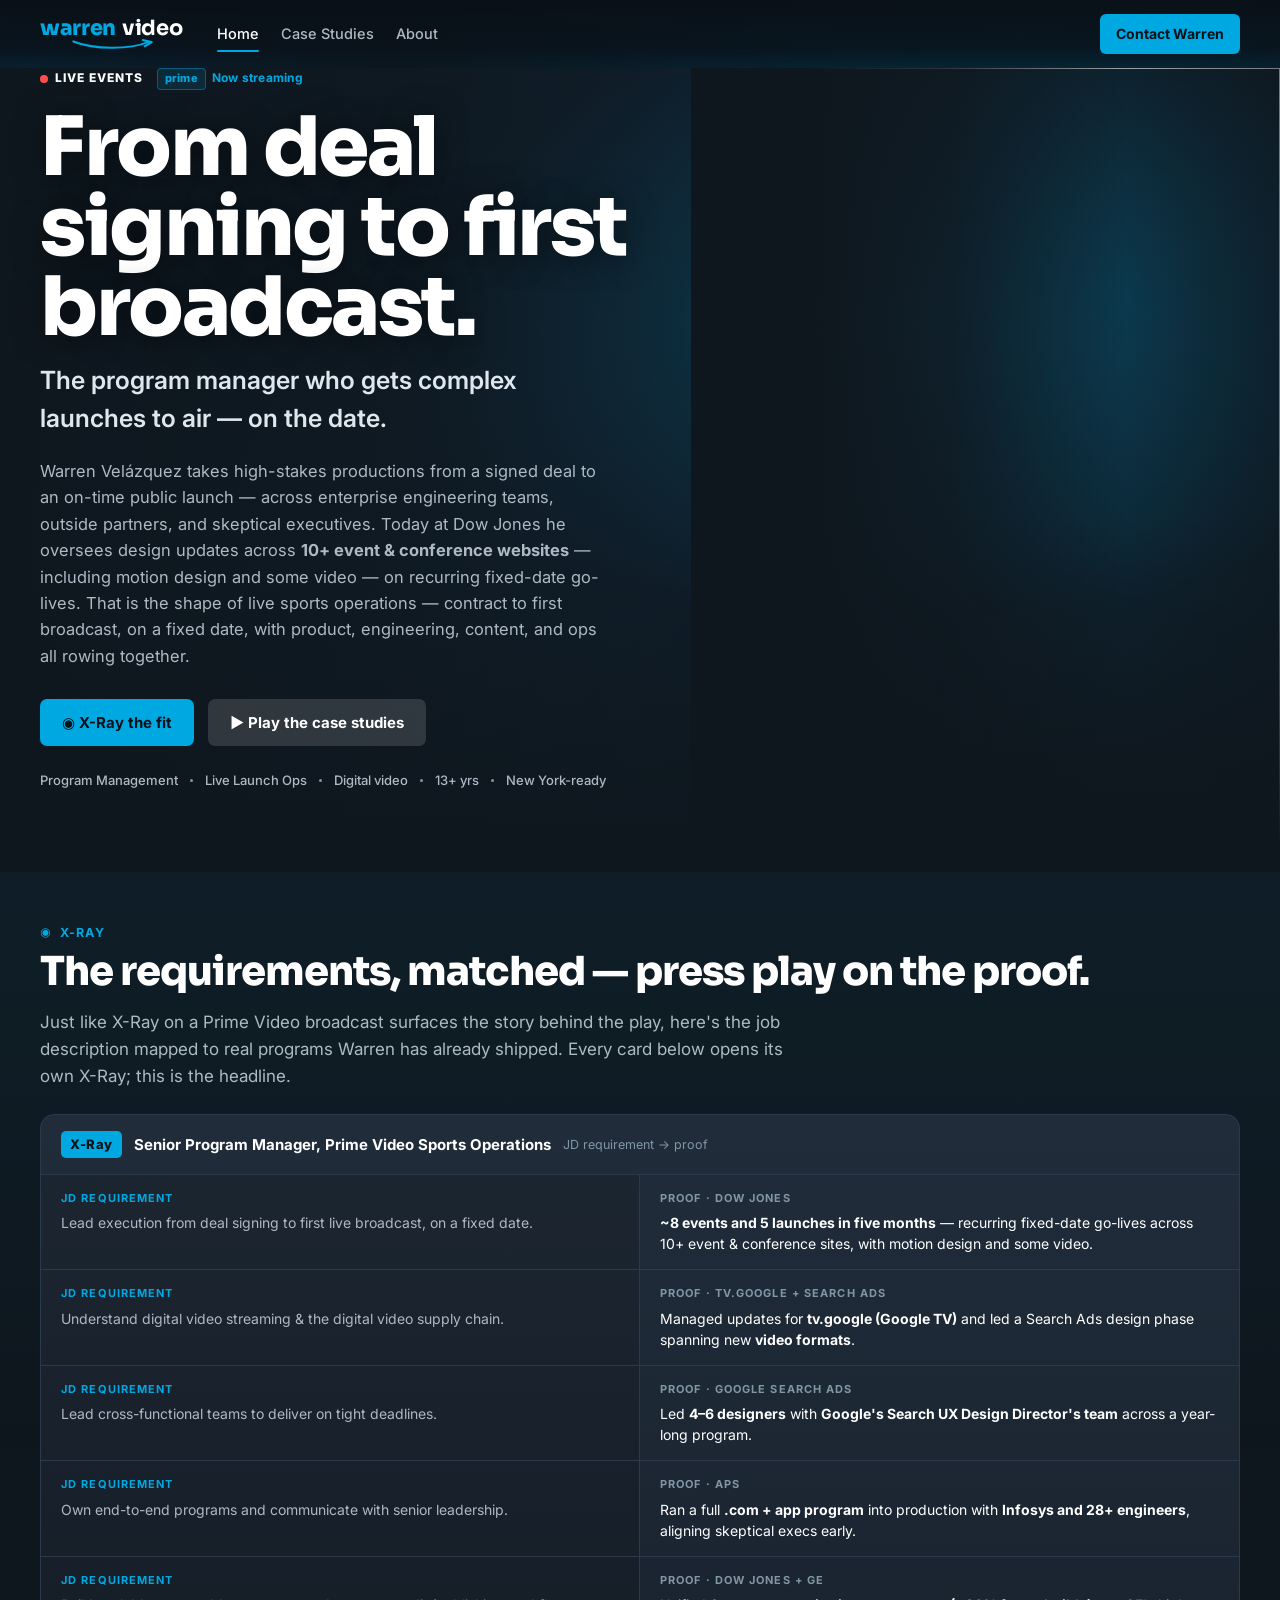
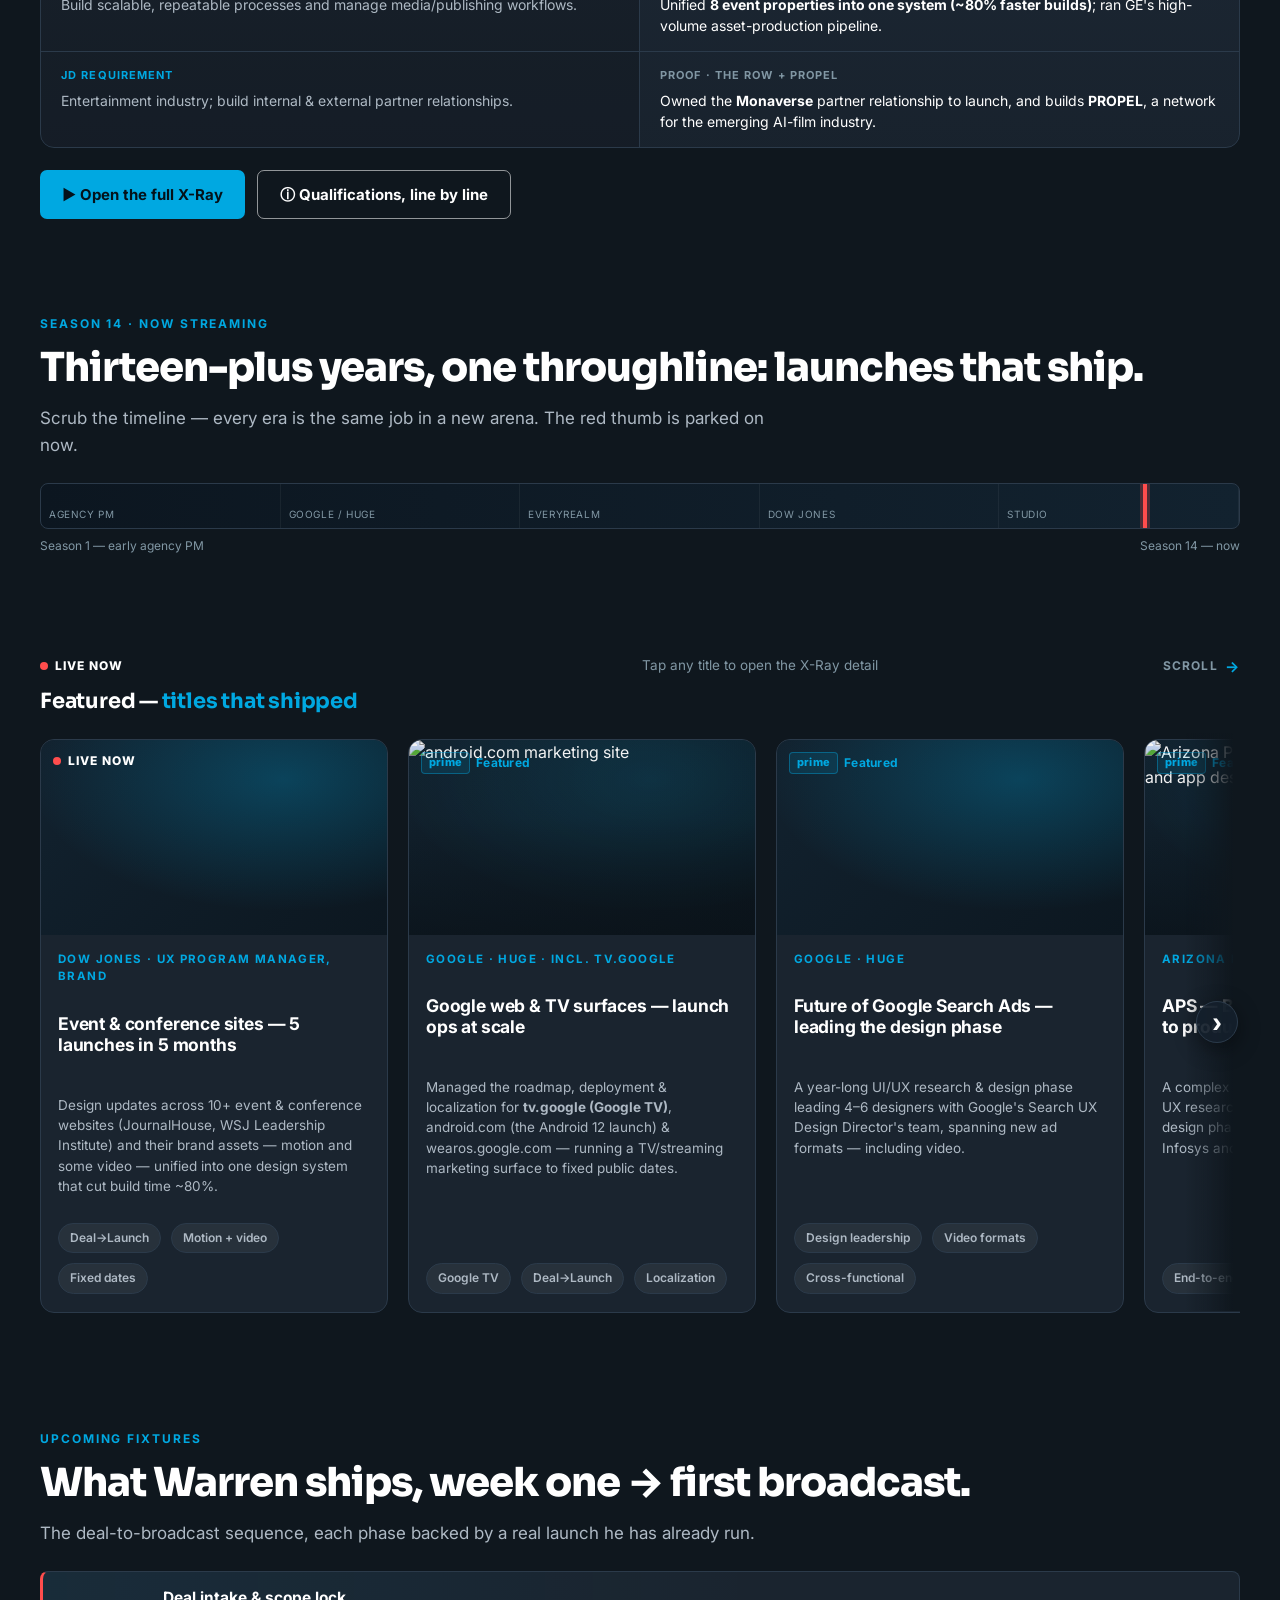
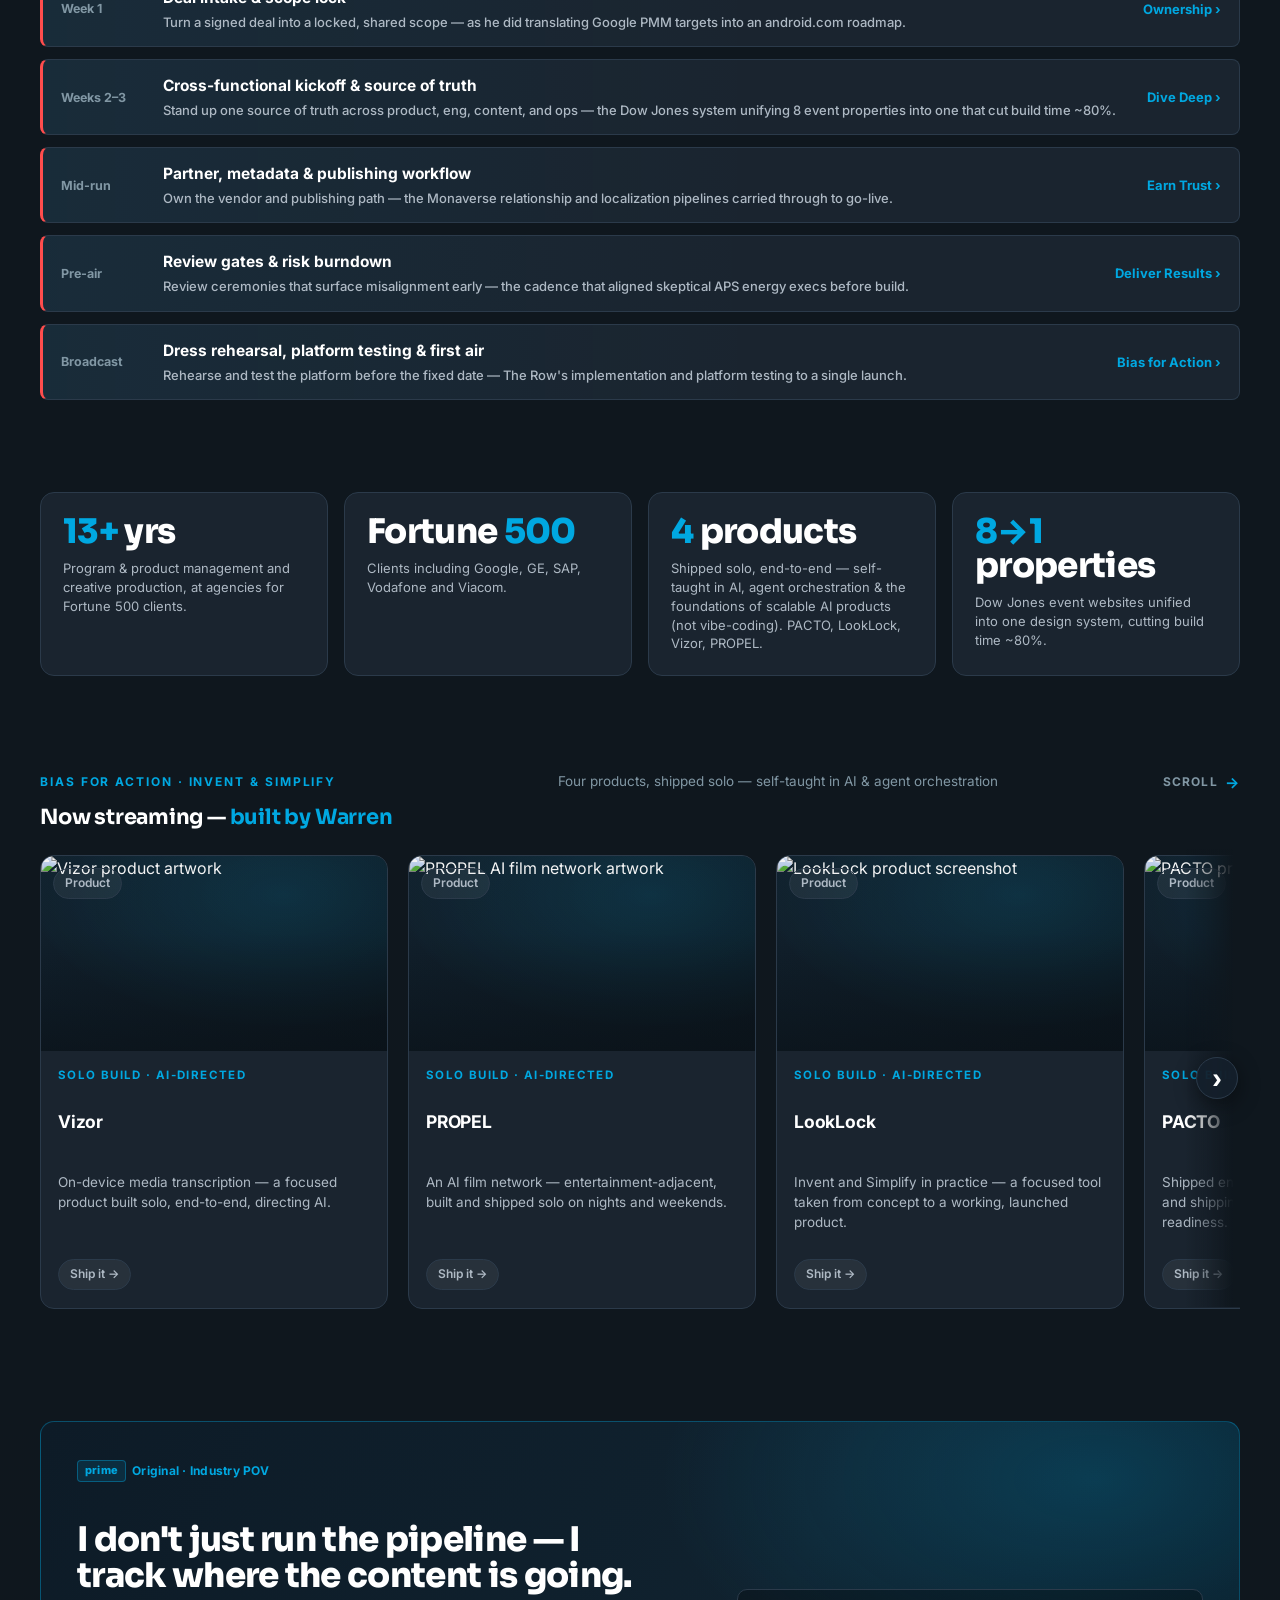
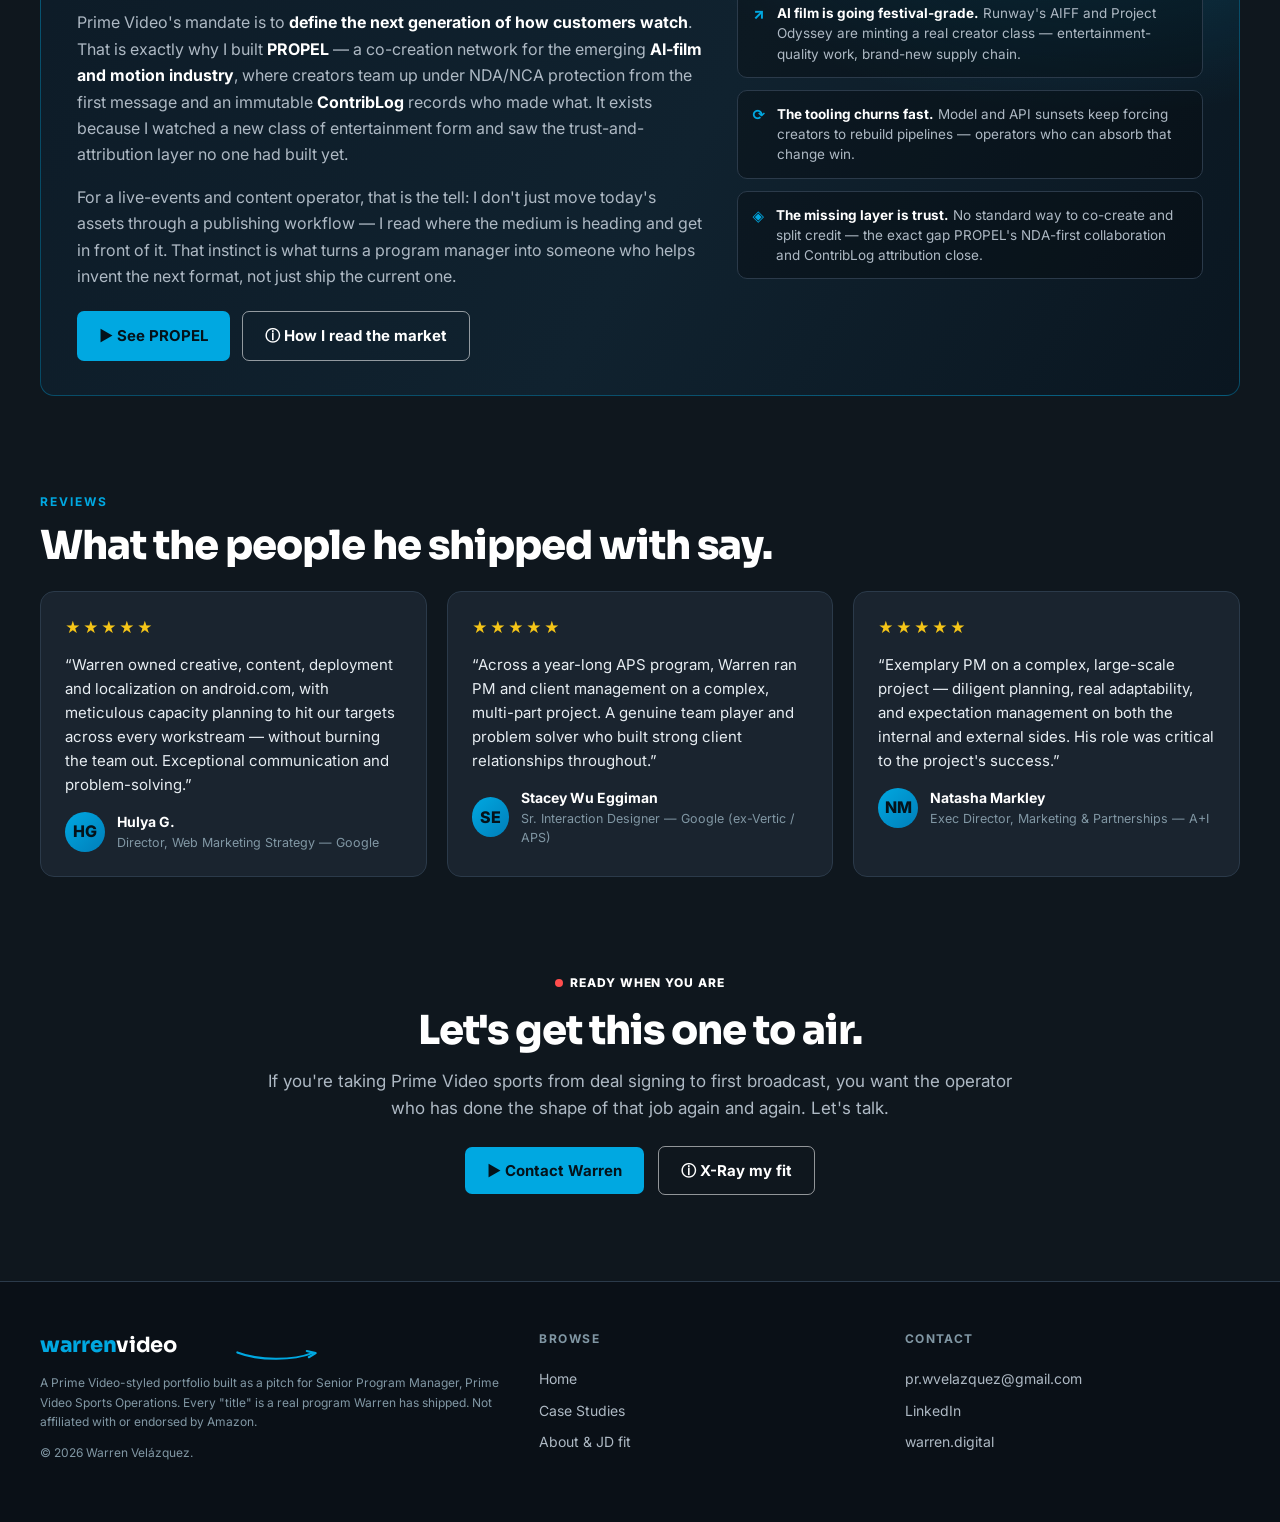
==== commit 4fd6c7a1: "Reorder AI product cards: Vizor, PROPEL, LookLock, PACTO" ====
--- a/index.html
+++ b/index.html
@@ -336,17 +336,32 @@
         </div>
         <div class="pv-row-scroll">
 
-          <a class="pv-card pv-reveal" href="https://www.pacto.legal" target="_blank" rel="noopener" aria-label="Open PACTO in a new tab">
+          <a class="pv-card pv-reveal" href="https://vizor.work" target="_blank" rel="noopener" aria-label="Open Vizor in a new tab">
             <div class="pv-card-art has-img">
-              <img src="https://cdn.prod.website-files.com/66aa44dda4157ebd1813f0ff/66e224b216268c54782768ec_Screen%20Shot%202024-09-11%20at%207.15.28%20PM.png" alt="PACTO product screenshot" loading="lazy">
+              <img src="https://vizor.work/og.png" alt="Vizor product artwork" loading="lazy">
               <div class="glow"></div>
               <span class="pv-topbadge pv-pill">Product</span>
               <div class="pv-playhint"><span class="disc">▶</span></div>
             </div>
             <div class="pv-card-body">
               <span class="pv-card-kicker">Solo build · AI-directed</span>
-              <h3 class="pv-card-title">PACTO</h3>
-              <p class="pv-card-desc">Shipped end-to-end — proof of Bias for Action and shipping a product from idea to launch-readiness.</p>
+              <h3 class="pv-card-title">Vizor</h3>
+              <p class="pv-card-desc">On-device media transcription — a focused product built solo, end-to-end, directing AI.</p>
+              <div class="pv-card-foot"><span class="pv-pill">Ship it →</span></div>
+            </div>
+          </a>
+
+          <a class="pv-card pv-reveal" href="https://www.propel.house" target="_blank" rel="noopener" aria-label="Open PROPEL in a new tab">
+            <div class="pv-card-art has-img">
+              <img src="https://cdn.prod.website-files.com/66aa44dda4157ebd1813f0ff/66d1e32c2a559a0b8cac2ac0_PROPEL2.png" alt="PROPEL AI film network artwork" loading="lazy">
+              <div class="glow"></div>
+              <span class="pv-topbadge pv-pill">Product</span>
+              <div class="pv-playhint"><span class="disc">▶</span></div>
+            </div>
+            <div class="pv-card-body">
+              <span class="pv-card-kicker">Solo build · AI-directed</span>
+              <h3 class="pv-card-title">PROPEL</h3>
+              <p class="pv-card-desc">An AI film network — entertainment-adjacent, built and shipped solo on nights and weekends.</p>
               <div class="pv-card-foot"><span class="pv-pill">Ship it →</span></div>
             </div>
           </a>
@@ -366,32 +381,17 @@
             </div>
           </a>
 
-          <a class="pv-card pv-reveal" href="https://vizor.work" target="_blank" rel="noopener" aria-label="Open Vizor in a new tab">
+          <a class="pv-card pv-reveal" href="https://www.pacto.legal" target="_blank" rel="noopener" aria-label="Open PACTO in a new tab">
             <div class="pv-card-art has-img">
-              <img src="https://vizor.work/og.png" alt="Vizor product artwork" loading="lazy">
+              <img src="https://cdn.prod.website-files.com/66aa44dda4157ebd1813f0ff/66e224b216268c54782768ec_Screen%20Shot%202024-09-11%20at%207.15.28%20PM.png" alt="PACTO product screenshot" loading="lazy">
               <div class="glow"></div>
               <span class="pv-topbadge pv-pill">Product</span>
               <div class="pv-playhint"><span class="disc">▶</span></div>
             </div>
             <div class="pv-card-body">
               <span class="pv-card-kicker">Solo build · AI-directed</span>
-              <h3 class="pv-card-title">Vizor</h3>
-              <p class="pv-card-desc">On-device media transcription — a focused product built solo, end-to-end, directing AI.</p>
-              <div class="pv-card-foot"><span class="pv-pill">Ship it →</span></div>
-            </div>
-          </a>
-
-          <a class="pv-card pv-reveal" href="https://www.propel.house" target="_blank" rel="noopener" aria-label="Open PROPEL in a new tab">
-            <div class="pv-card-art has-img">
-              <img src="https://cdn.prod.website-files.com/66aa44dda4157ebd1813f0ff/66d1e32c2a559a0b8cac2ac0_PROPEL2.png" alt="PROPEL AI film network artwork" loading="lazy">
-              <div class="glow"></div>
-              <span class="pv-topbadge pv-pill">Product</span>
-              <div class="pv-playhint"><span class="disc">▶</span></div>
-            </div>
-            <div class="pv-card-body">
-              <span class="pv-card-kicker">Solo build · AI-directed</span>
-              <h3 class="pv-card-title">PROPEL</h3>
-              <p class="pv-card-desc">An AI film network — entertainment-adjacent, built and shipped solo on nights and weekends.</p>
+              <h3 class="pv-card-title">PACTO</h3>
+              <p class="pv-card-desc">Shipped end-to-end — proof of Bias for Action and shipping a product from idea to launch-readiness.</p>
               <div class="pv-card-foot"><span class="pv-pill">Ship it →</span></div>
             </div>
           </a>
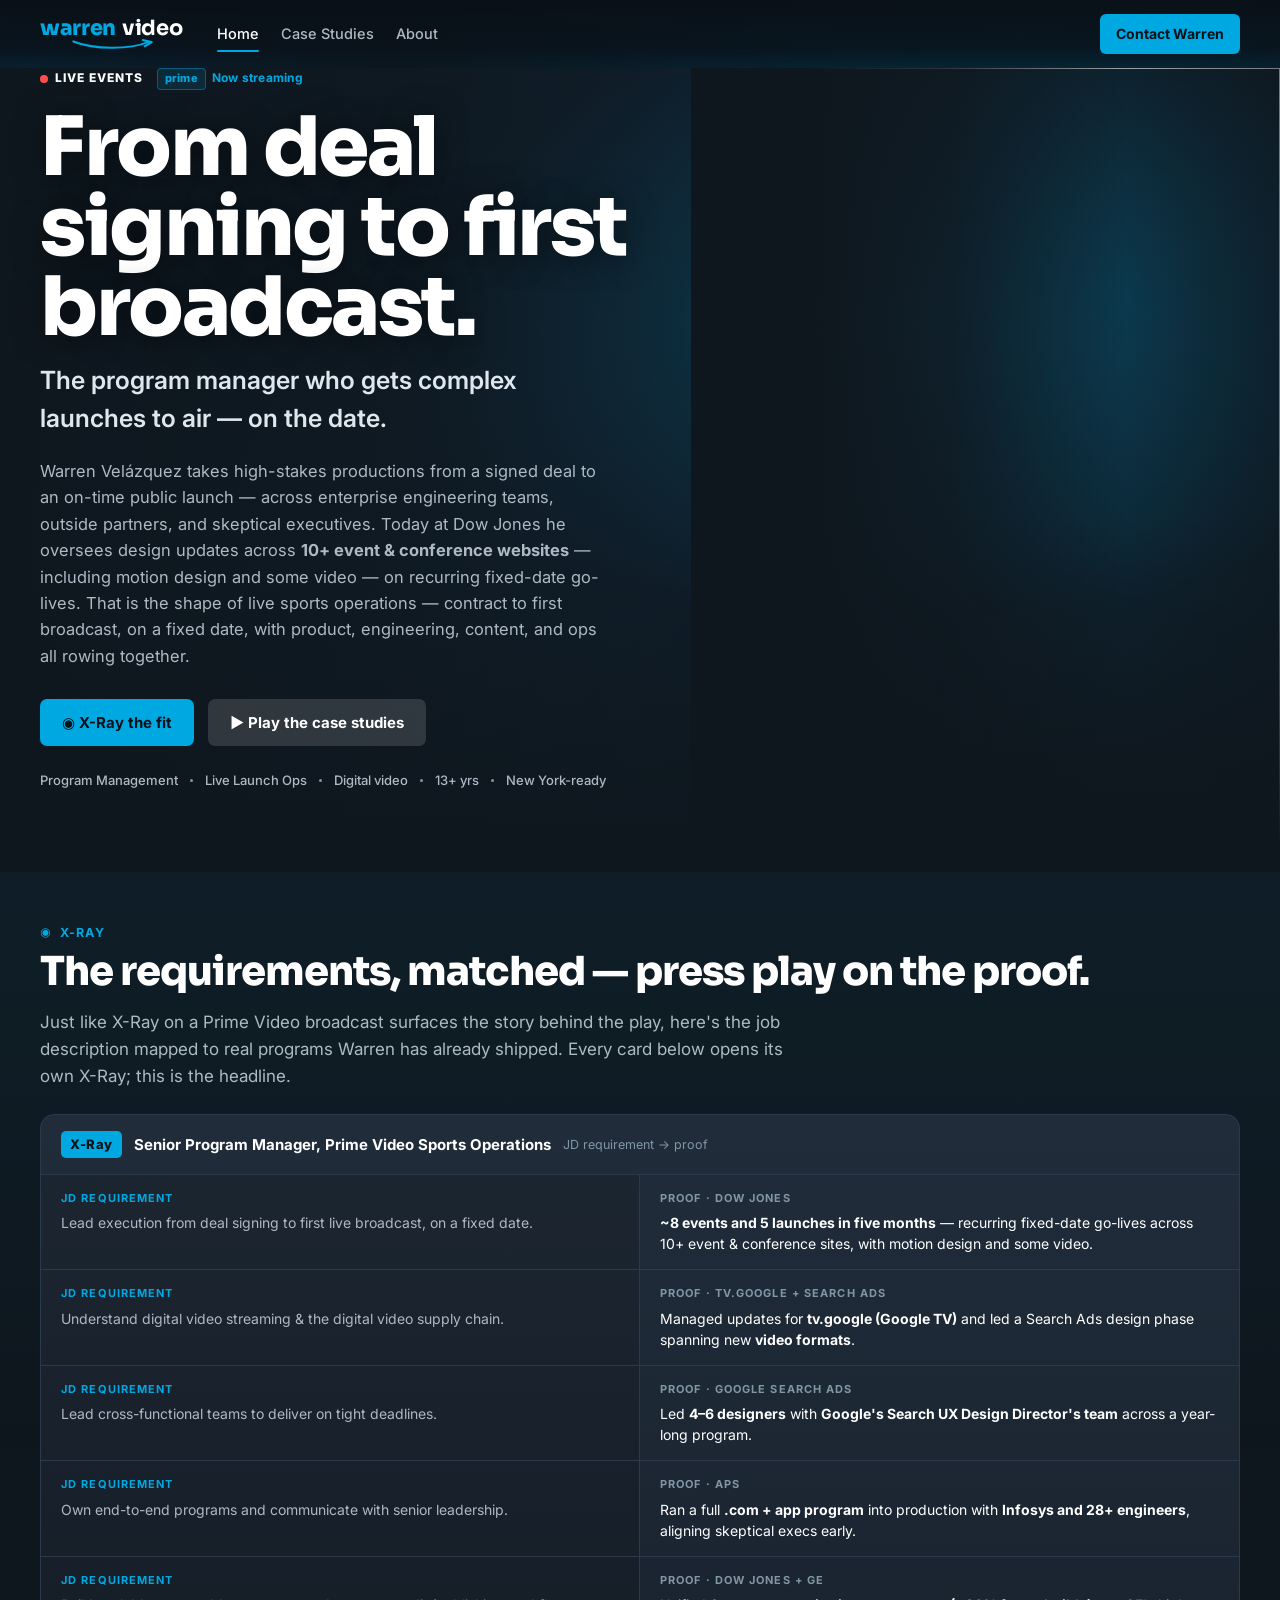
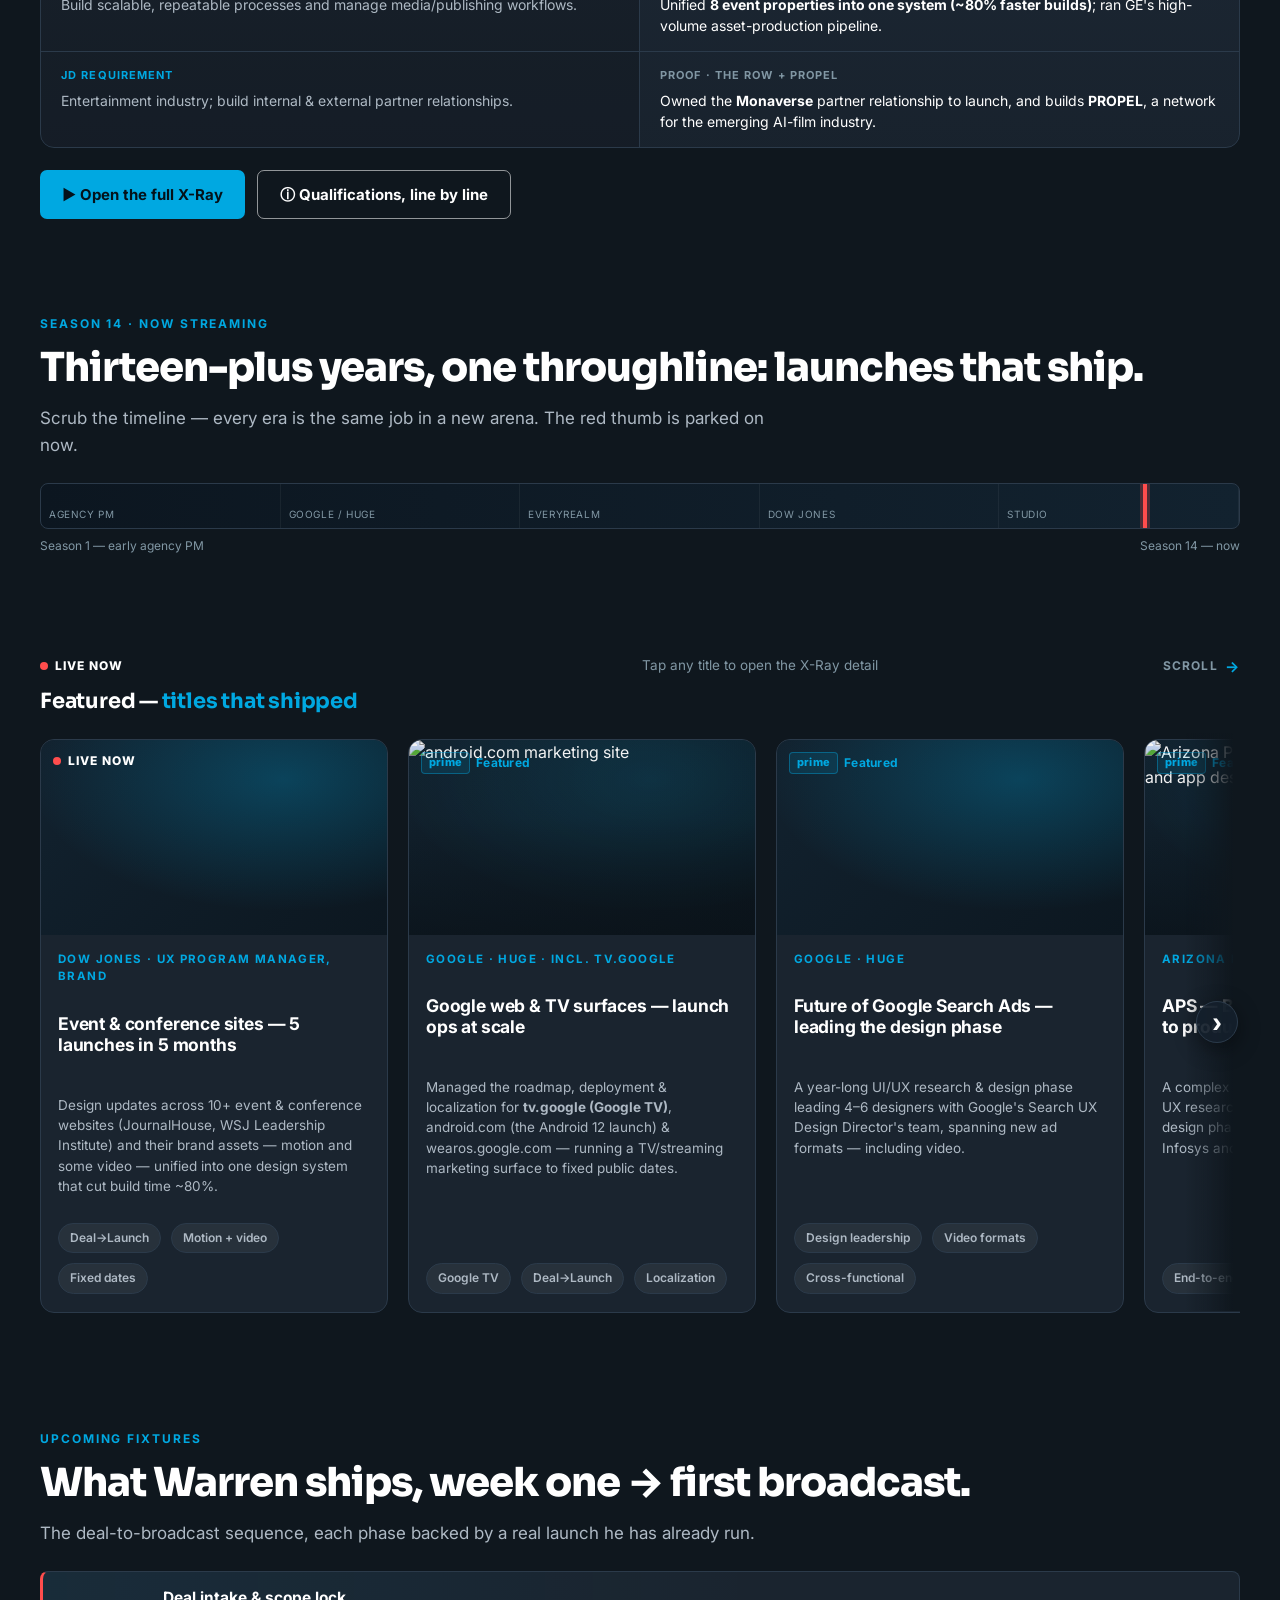
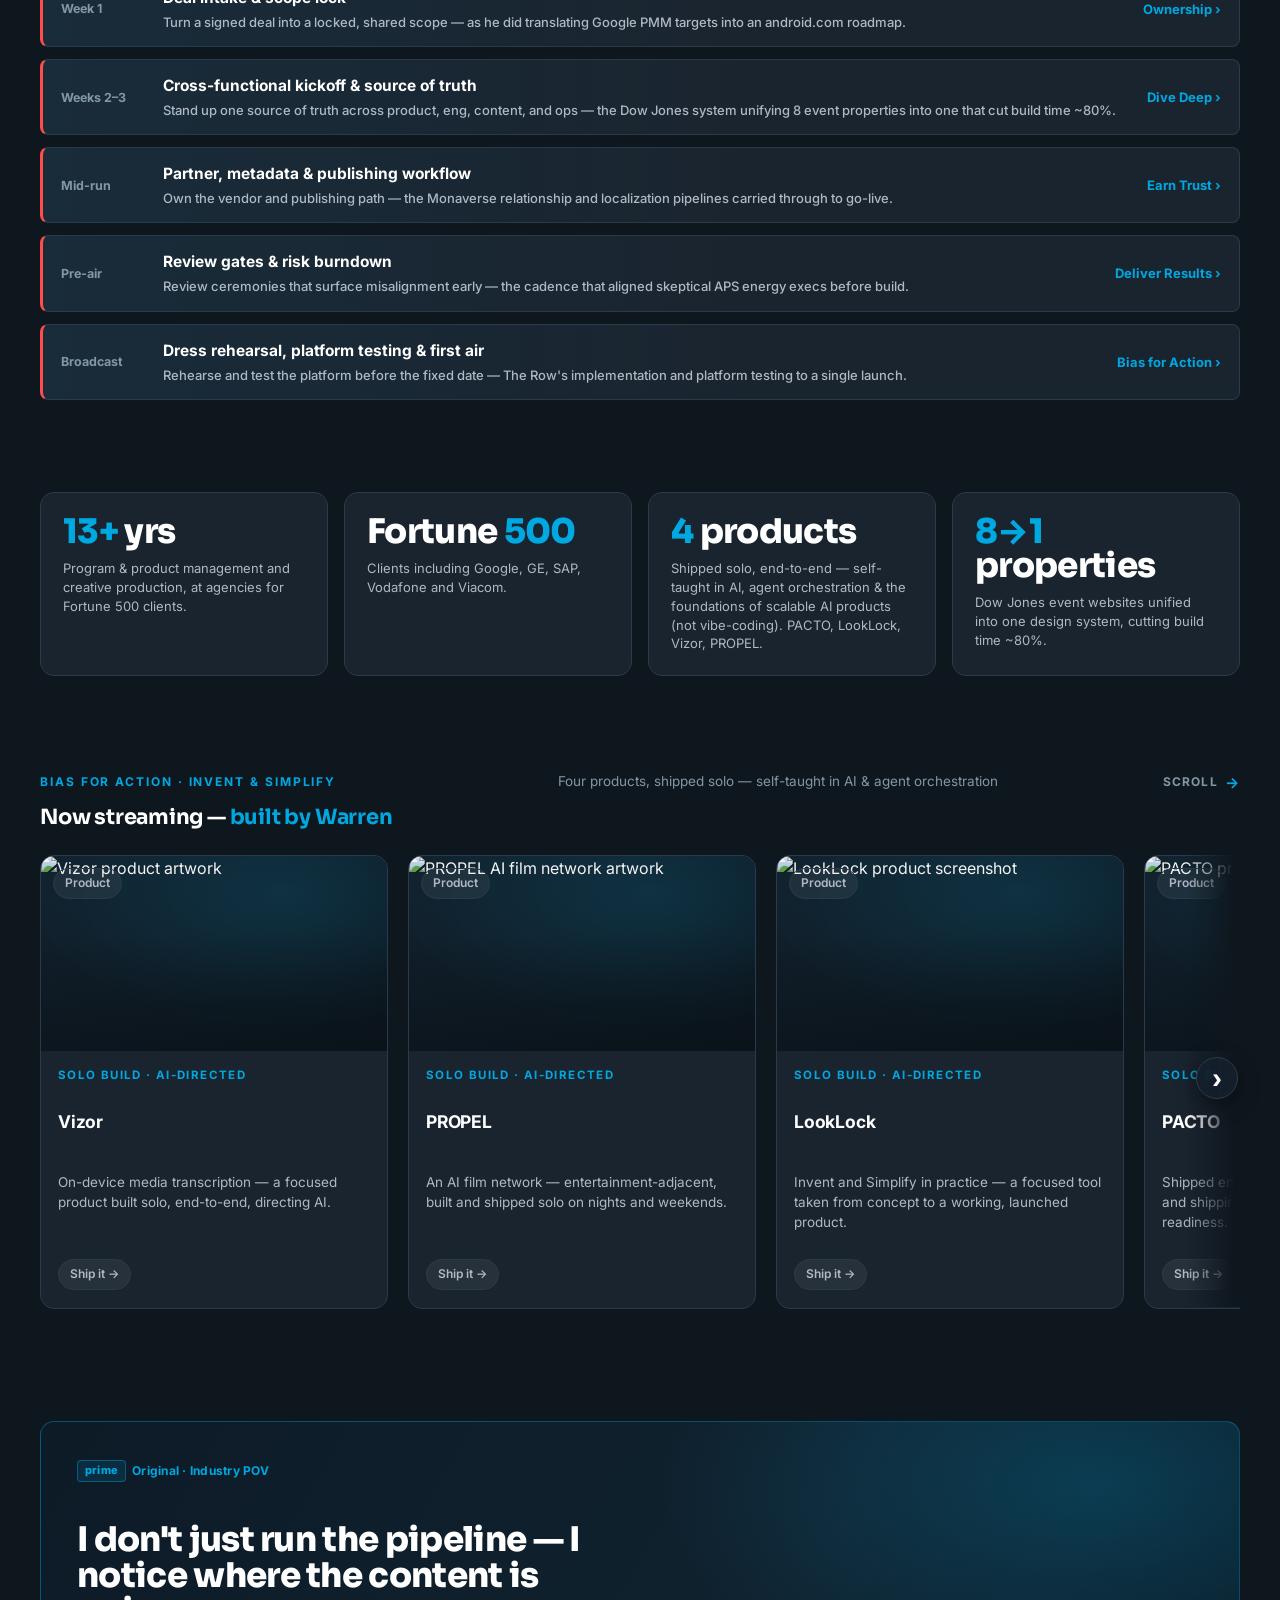
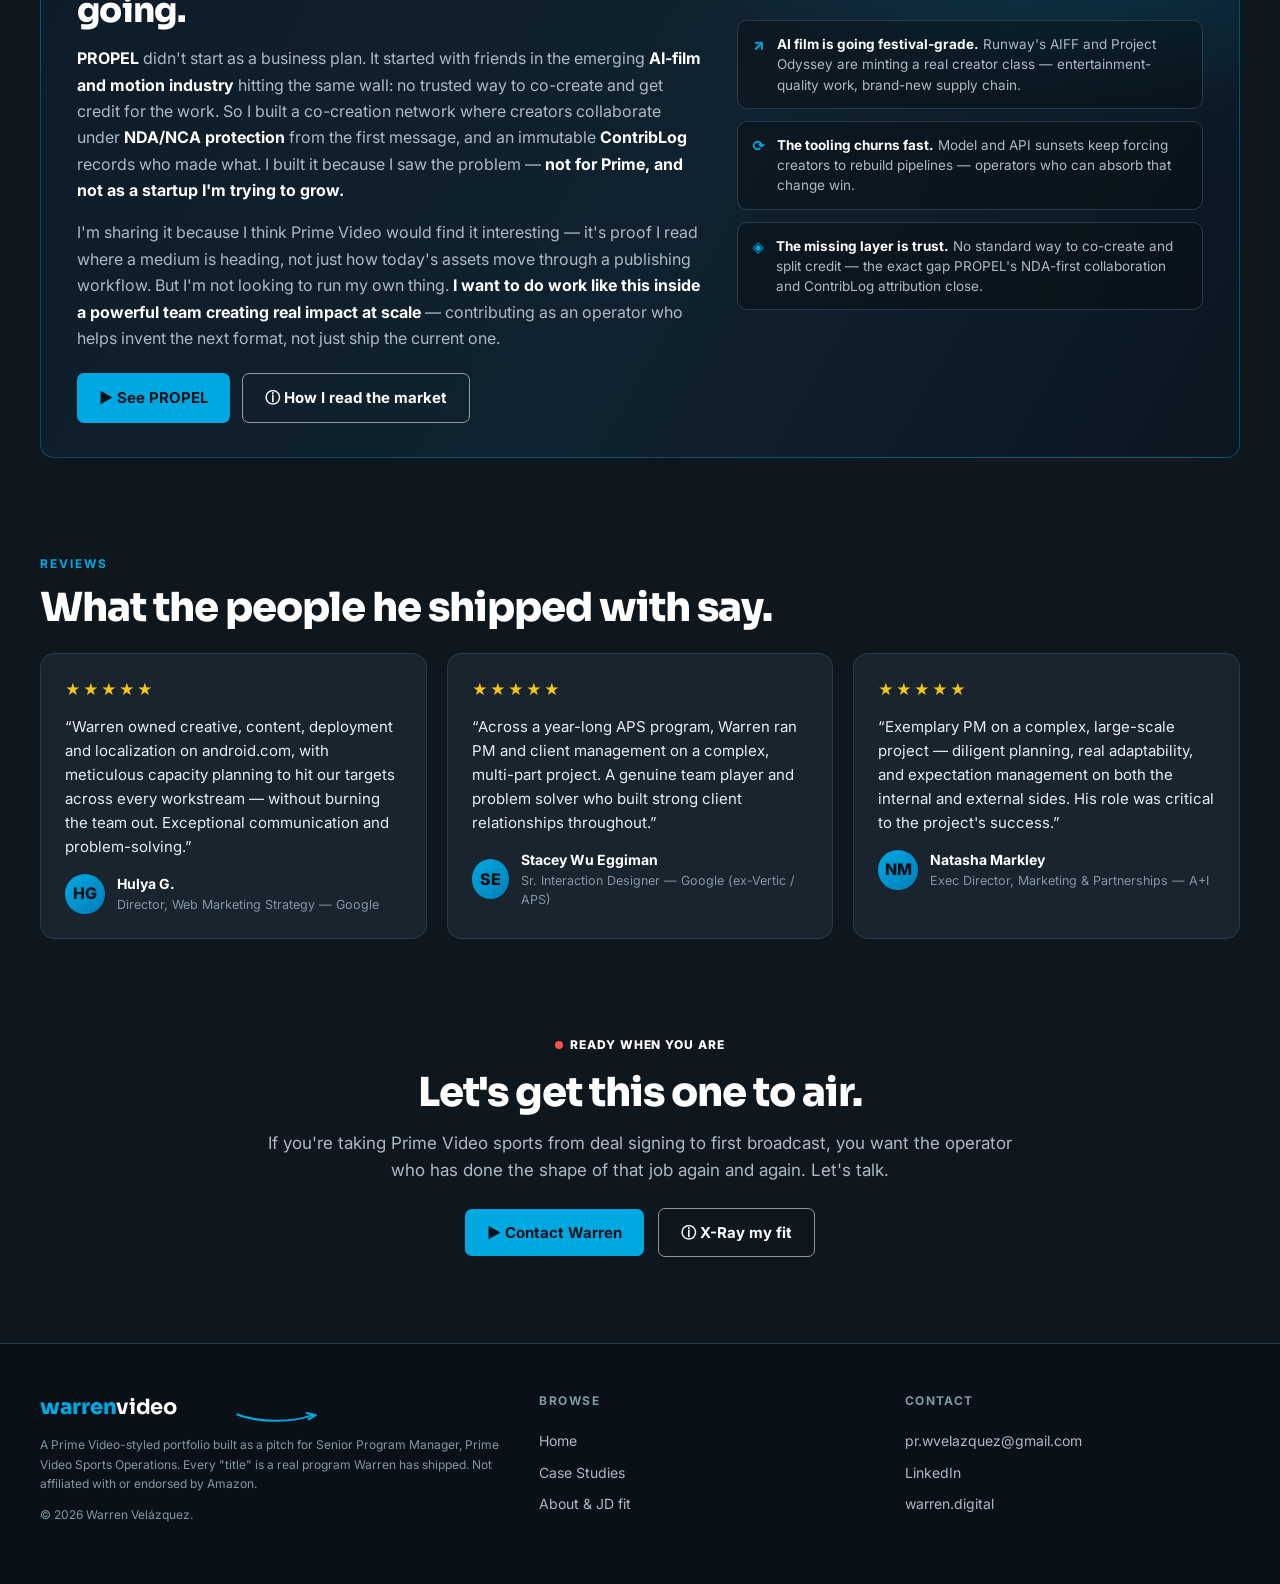
==== commit b5a94466: "Mobile fixes + PROPEL reframe" ====
--- a/index.html
+++ b/index.html
@@ -407,12 +407,12 @@
           <span class="pv-prime-tag tag">Original · Industry POV</span>
           <div class="pv-spotlight-grid">
             <div>
-              <h3>I don't just run the pipeline — I track where the content is going.</h3>
+              <h3>I don't just run the pipeline — I notice where the content is going.</h3>
               <p class="body">
-                Prime Video's mandate is to <strong>define the next generation of how customers watch</strong>. That is exactly why I built <strong>PROPEL</strong> — a co-creation network for the emerging <strong>AI-film and motion industry</strong>, where creators team up under NDA/NCA protection from the first message and an immutable <strong>ContribLog</strong> records who made what. It exists because I watched a new class of entertainment form and saw the trust-and-attribution layer no one had built yet.
+                <strong>PROPEL</strong> didn't start as a business plan. It started with friends in the emerging <strong>AI-film and motion industry</strong> hitting the same wall: no trusted way to co-create and get credit for the work. So I built a co-creation network where creators collaborate under <strong>NDA/NCA protection</strong> from the first message, and an immutable <strong>ContribLog</strong> records who made what. I built it because I saw the problem — <strong>not for Prime, and not as a startup I'm trying to grow.</strong>
               </p>
               <p class="body">
-                For a live-events and content operator, that is the tell: I don't just move today's assets through a publishing workflow — I read where the medium is heading and get in front of it. That instinct is what turns a program manager into someone who helps invent the next format, not just ship the current one.
+                I'm sharing it because I think Prime Video would find it interesting — it's proof I read where a medium is heading, not just how today's assets move through a publishing workflow. But I'm not looking to run my own thing. <strong>I want to do work like this inside a powerful team creating real impact at scale</strong> — contributing as an operator who helps invent the next format, not just ship the current one.
               </p>
               <div class="pv-xray-cta">
                 <a class="pv-btn pv-btn-primary" href="https://www.propel.house" target="_blank" rel="noopener">▶ See PROPEL</a>
--- a/styles.css
+++ b/styles.css
@@ -79,7 +79,10 @@
 /* =====================  LAYOUT  ===================== */
 .pv-wrap { max-width: var(--pv-maxw); margin: 0 auto; padding: 0 40px; position: relative; z-index: 1; }
 .pv-section { padding: 46px 0; position: relative; z-index: 1; }
-@media (max-width: 720px){ .pv-wrap { padding: 0 18px; } }
+@media (max-width: 720px){
+  .pv-wrap { padding: 0 22px; }
+  .pv-section { padding: 32px 0; }
+}
 
 /* =====================  TOP NAV  ===================== */
 .pv-nav {
@@ -92,7 +95,7 @@
   display: flex; align-items: center; gap: 26px;
   padding: 14px 40px;
 }
-@media (max-width: 720px){ .pv-nav-inner { padding: 12px 18px; gap: 16px; } }
+@media (max-width: 720px){ .pv-nav-inner { padding: 12px 22px; gap: 12px; } }
 
 /* Wordmark mirrors the real Prime Video lockup: lowercase, the lead word in
    Prime-blue, the second in white, with the Amazon "smile" arrow underlining it. */
@@ -126,7 +129,51 @@
   white-space: nowrap;
 }
 .pv-nav-cta:hover { background: var(--pv-blue-hi); transform: translateY(-1px); }
-@media (max-width: 860px){ .pv-navlinks { display: none; } }
+
+/* ---- Mobile nav: hamburger + slide-down panel (injected by app.js) ---- */
+.pv-nav-burger { display: none; }
+@media (max-width: 860px){
+  .pv-nav-inner { gap: 12px; }
+  .pv-navlinks {
+    position: absolute; top: 100%; left: 0; right: 0; z-index: 59;
+    flex-direction: column; align-items: stretch; gap: 0; margin: 0;
+    background: var(--pv-surface-2); border-top: 1px solid var(--pv-line);
+    box-shadow: 0 18px 40px rgba(0,0,0,.5);
+    padding: 4px 22px; max-height: 0; overflow: hidden; opacity: 0; pointer-events: none;
+    transition: max-height .3s var(--pv-ease), opacity .2s var(--pv-ease), padding .3s var(--pv-ease);
+  }
+  .pv-nav.nav-open .pv-navlinks { max-height: 70vh; opacity: 1; pointer-events: auto; padding: 4px 22px 12px; }
+  .pv-navlinks a { padding: 14px 2px; font-size: 16px; color: var(--pv-text); border-bottom: 1px solid var(--pv-line); }
+  .pv-navlinks a:last-child { border-bottom: 0; }
+  .pv-navlinks a[aria-current="page"] { color: var(--pv-blue); }
+  .pv-navlinks a[aria-current="page"]::after { display: none; }
+  .pv-nav-burger {
+    display: inline-flex; align-items: center; justify-content: center; flex: none;
+    width: 42px; height: 42px; border: 1px solid var(--pv-line); border-radius: 9px;
+    background: rgba(255,255,255,.06); cursor: pointer; padding: 0; margin-left: 2px;
+    transition: background .2s;
+  }
+  .pv-nav-burger:hover { background: rgba(255,255,255,.12); }
+  .pv-nav-burger span {
+    position: relative; display: block; width: 18px; height: 2px;
+    background: #fff; border-radius: 2px; transition: background .15s var(--pv-ease);
+  }
+  .pv-nav-burger span::before, .pv-nav-burger span::after {
+    content: ""; position: absolute; left: 0; width: 18px; height: 2px;
+    background: #fff; border-radius: 2px;
+    transition: transform .25s var(--pv-ease), top .25s var(--pv-ease);
+  }
+  .pv-nav-burger span::before { top: -6px; } .pv-nav-burger span::after { top: 6px; }
+  .pv-nav.nav-open .pv-nav-burger span { background: transparent; }
+  .pv-nav.nav-open .pv-nav-burger span::before { top: 0; transform: rotate(45deg); }
+  .pv-nav.nav-open .pv-nav-burger span::after { top: 0; transform: rotate(-45deg); }
+  .pv-logo .pv-prime, .pv-logo .pv-badge { font-size: 19px; }
+  .pv-nav-cta { padding: 8px 14px; font-size: 13px; }
+}
+@media (max-width: 400px){
+  .pv-nav-cta { padding: 8px 12px; font-size: 12.5px; }
+  .pv-logo .pv-prime, .pv-logo .pv-badge { font-size: 18px; }
+}
 
 /* =====================  BADGES / PILLS  ===================== */
 .pv-prime-tag {
@@ -210,7 +257,15 @@
 .pv-hero .pv-tagline { font-size: clamp(18px, 2.1vw, 25px); color: #dfe7ee; font-weight: 600; margin: 12px 0 0; max-width: 30ch; }
 .pv-hero .pv-synopsis { font-size: 16.5px; color: var(--pv-text-2); max-width: 62ch; margin: 20px 0 0; line-height: 1.6; }
 .pv-hero-actions { display: flex; align-items: center; gap: 14px; margin-top: 30px; flex-wrap: wrap; }
-@media (max-width: 720px){ .pv-hero { min-height: 76vh; } .pv-hero-inner, .pv-hero-bg::after { } .pv-hero-inner { padding: 0 18px 40px; } }
+@media (max-width: 720px){
+  .pv-hero { min-height: 82vh; }
+  .pv-hero-inner { padding: 84px 22px 40px; }
+  .pv-hero h1 { font-size: clamp(34px, 11vw, 52px); }
+  .pv-hero .pv-tagline { font-size: 19px; }
+  .pv-hero .pv-synopsis { font-size: 15.5px; }
+  .pv-hero-actions { gap: 10px; }
+  .pv-hero-actions .pv-btn { flex: 1; justify-content: center; }
+}
 
 /* =====================  HERO PORTRAIT (Netflix-style, half-hidden right)  ===================== */
 .pv-hero-portrait {
@@ -284,7 +339,13 @@
 .pv-row-scroll {
   display: grid; grid-auto-flow: column; grid-auto-columns: 348px;
   gap: 20px; overflow-x: auto; scroll-snap-type: x proximity;
+  -webkit-overflow-scrolling: touch; overscroll-behavior-x: contain;
   padding: 6px 4px 20px; scrollbar-width: thin; scrollbar-color: var(--pv-surface-3) transparent;
+}
+/* free, momentum scrolling on touch — snap + hover-transitions make it feel jumpy */
+@media (hover: none){
+  .pv-row-scroll { scroll-snap-type: none; }
+  .pv-row-scroll .pv-card { scroll-snap-align: none; transition: none; }
 }
 .pv-row-scroll::-webkit-scrollbar { height: 8px; }
 .pv-row-scroll::-webkit-scrollbar-thumb { background: var(--pv-surface-3); border-radius: 8px; }
@@ -454,9 +515,11 @@
 @media (max-width: 720px){ .pv-ep { grid-template-columns: 40px 1fr; } .pv-ep .runtime { display: none; } }
 
 /* =====================  STAT STRIP  ===================== */
-.pv-stats { display: grid; grid-template-columns: repeat(4, 1fr); gap: 16px; }
-@media (max-width: 860px){ .pv-stats { grid-template-columns: repeat(2, 1fr); } }
-.pv-stat { background: var(--pv-surface); border: 1px solid var(--pv-line); border-radius: var(--pv-radius-lg); padding: 22px; }
+.pv-stats { display: grid; grid-template-columns: repeat(4, minmax(0, 1fr)); gap: 16px; }
+@media (max-width: 860px){ .pv-stats { grid-template-columns: minmax(0, 1fr) minmax(0, 1fr); } }
+@media (max-width: 560px){ .pv-stats { grid-template-columns: 1fr; } .pv-stat .v { font-size: 30px; } }
+.pv-stat { background: var(--pv-surface); border: 1px solid var(--pv-line); border-radius: var(--pv-radius-lg); padding: 22px; min-width: 0; }
+.pv-stat .v { overflow-wrap: anywhere; }
 .pv-stat .v { font-size: 34px; font-weight: 800; letter-spacing: -.02em; color: #fff; line-height: 1; }
 .pv-stat .v .accent { color: var(--pv-blue); }
 .pv-stat .l { font-size: 13px; color: var(--pv-text-2); margin-top: 10px; line-height: 1.45; }
@@ -481,7 +544,7 @@
 /* =====================  FOOTER  ===================== */
 .pv-footer { border-top: 1px solid var(--pv-line); background: var(--pv-bg-2); margin-top: 40px; }
 .pv-footer-inner { max-width: var(--pv-maxw); margin: 0 auto; padding: 48px 40px; display: grid; grid-template-columns: 1.4fr 1fr 1fr; gap: 30px; }
-@media (max-width: 720px){ .pv-footer-inner { grid-template-columns: 1fr; padding: 34px 18px; } }
+@media (max-width: 720px){ .pv-footer-inner { grid-template-columns: 1fr; padding: 32px 22px; gap: 22px; } }
 .pv-footer h4 { font-size: 12px; text-transform: uppercase; letter-spacing: .12em; color: var(--pv-text-3); margin: 0 0 14px; }
 .pv-footer a { color: var(--pv-text-2); font-size: 14px; display: block; padding: 5px 0; transition: color .2s; }
 .pv-footer a:hover { color: var(--pv-blue); }
@@ -599,3 +662,46 @@
 
 /* Keep the leftmost card badge visible past the prev arrow */
 .pv-row-arrow { width: 54px; }
+
+/* =====================  MOBILE POLISH (audit round)  ===================== */
+@media (max-width: 720px){
+  /* tiny scrubber labels collide at phone widths — rely on the end labels */
+  .pv-scrubber-seg::after { display: none; }
+  /* align the first card's left edge to the page gutter */
+  .pv-row-scroll { padding-left: 0; padding-right: 0; }
+  /* stack the row header so title / sub / scroll-cue don't crowd */
+  .pv-row-head { flex-direction: column; align-items: flex-start; gap: 6px; }
+  .pv-row-head > div { width: 100%; }
+  .pv-row-title { font-size: 20px; }
+  .pv-row-sub { order: 3; }
+  .pv-row-scrollcue { order: 2; margin-top: 2px; }
+  /* center the PROPEL spotlight buttons on mobile */
+  .pv-spotlight .pv-xray-cta { justify-content: center; }
+  .pv-spotlight .pv-xray-cta .pv-btn { flex: 1; justify-content: center; min-width: 0; }
+  /* inline-padded CTA/stat cards must respect the mobile gutter */
+  .pv-detail-hero { padding-left: 22px !important; padding-right: 22px !important; }
+  .pv-section > .pv-wrap > .pv-stat[style] { padding-left: 22px !important; padding-right: 22px !important; }
+}
+/* stack hero buttons full-width on phones so labels never clip */
+@media (max-width: 480px){
+  .pv-hero-actions { flex-direction: column; align-items: stretch; }
+  .pv-hero-actions .pv-btn { flex: none; width: 100%; }
+}
+/* solid nav background while the mobile menu is open */
+@media (max-width: 860px){
+  .pv-nav.nav-open { background: var(--pv-bg-2); }
+  /* modal close target ≥40px and clear of the title on narrow screens */
+  .pv-modal-close { width: 40px; height: 40px; }
+  .pv-modal-hero { padding-top: 46px; }
+}
+/* On touch, keep a SUBTLE play cue (small, not covering the art/badges) rather
+   than the big hover disc. The whole card is tappable + the row sub says so. */
+@media (hover: none){
+  .pv-card .pv-playhint { opacity: 1; align-items: flex-end; justify-content: flex-end; padding: 12px; }
+  .pv-card .pv-playhint .disc { width: 34px; height: 34px; font-size: 13px; background: rgba(0,168,225,.85); }
+}
+/* tighten the nav bar so it never overflows very narrow phones */
+@media (max-width: 400px){
+  .pv-nav-inner { gap: 8px; }
+  .pv-nav-cta { padding: 8px 10px; font-size: 12px; }
+}
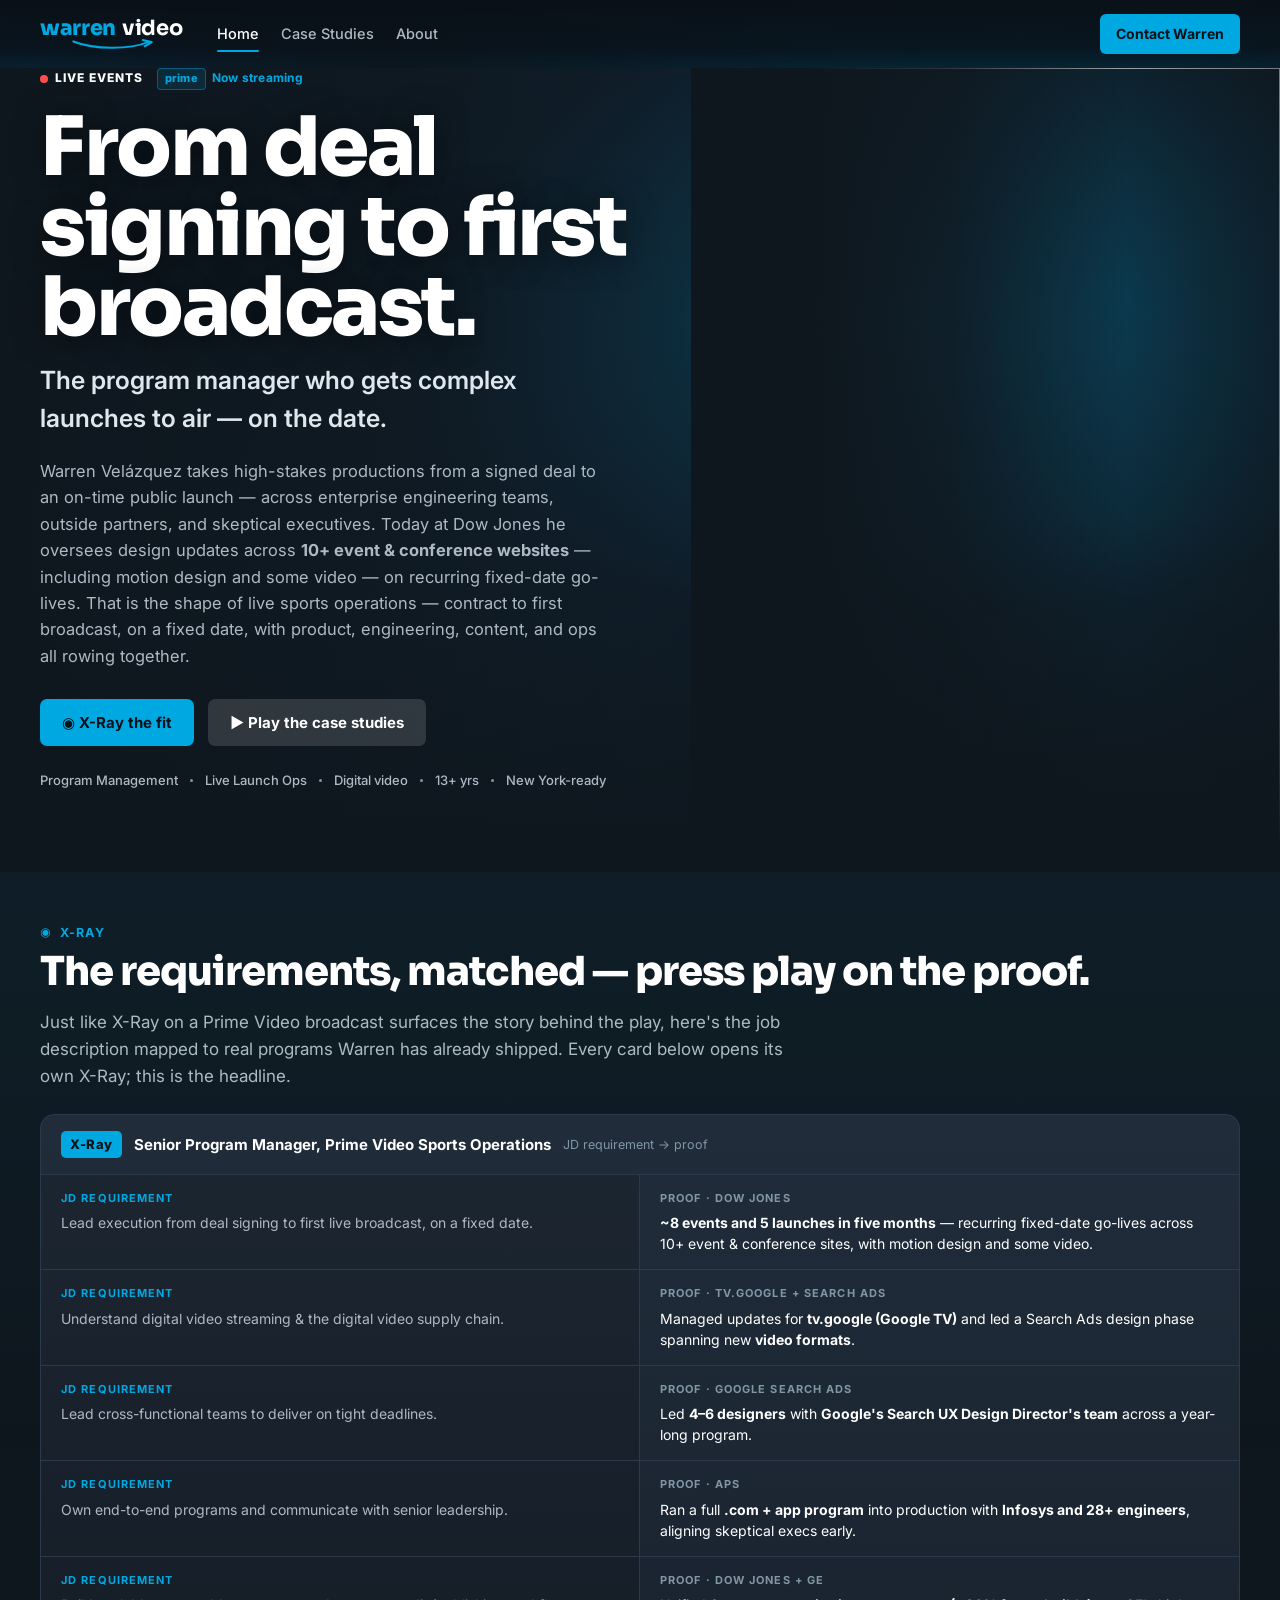
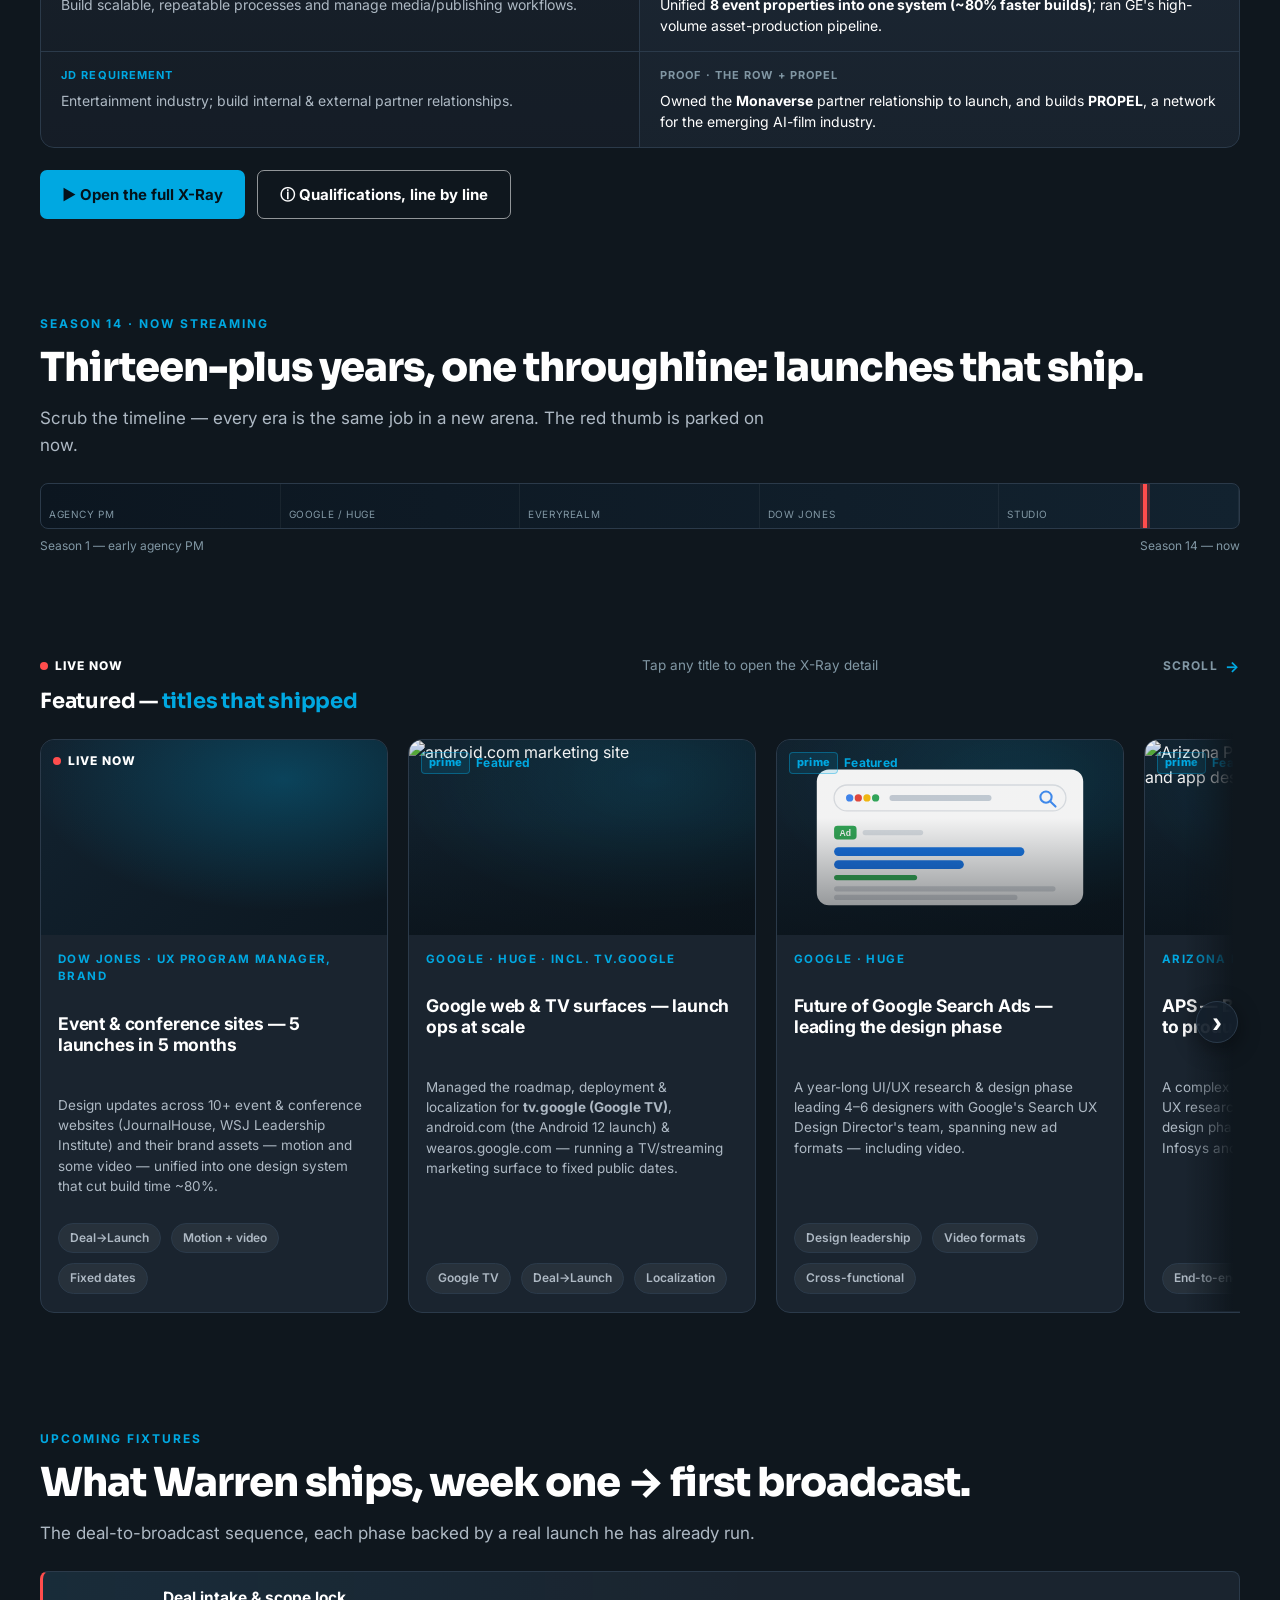
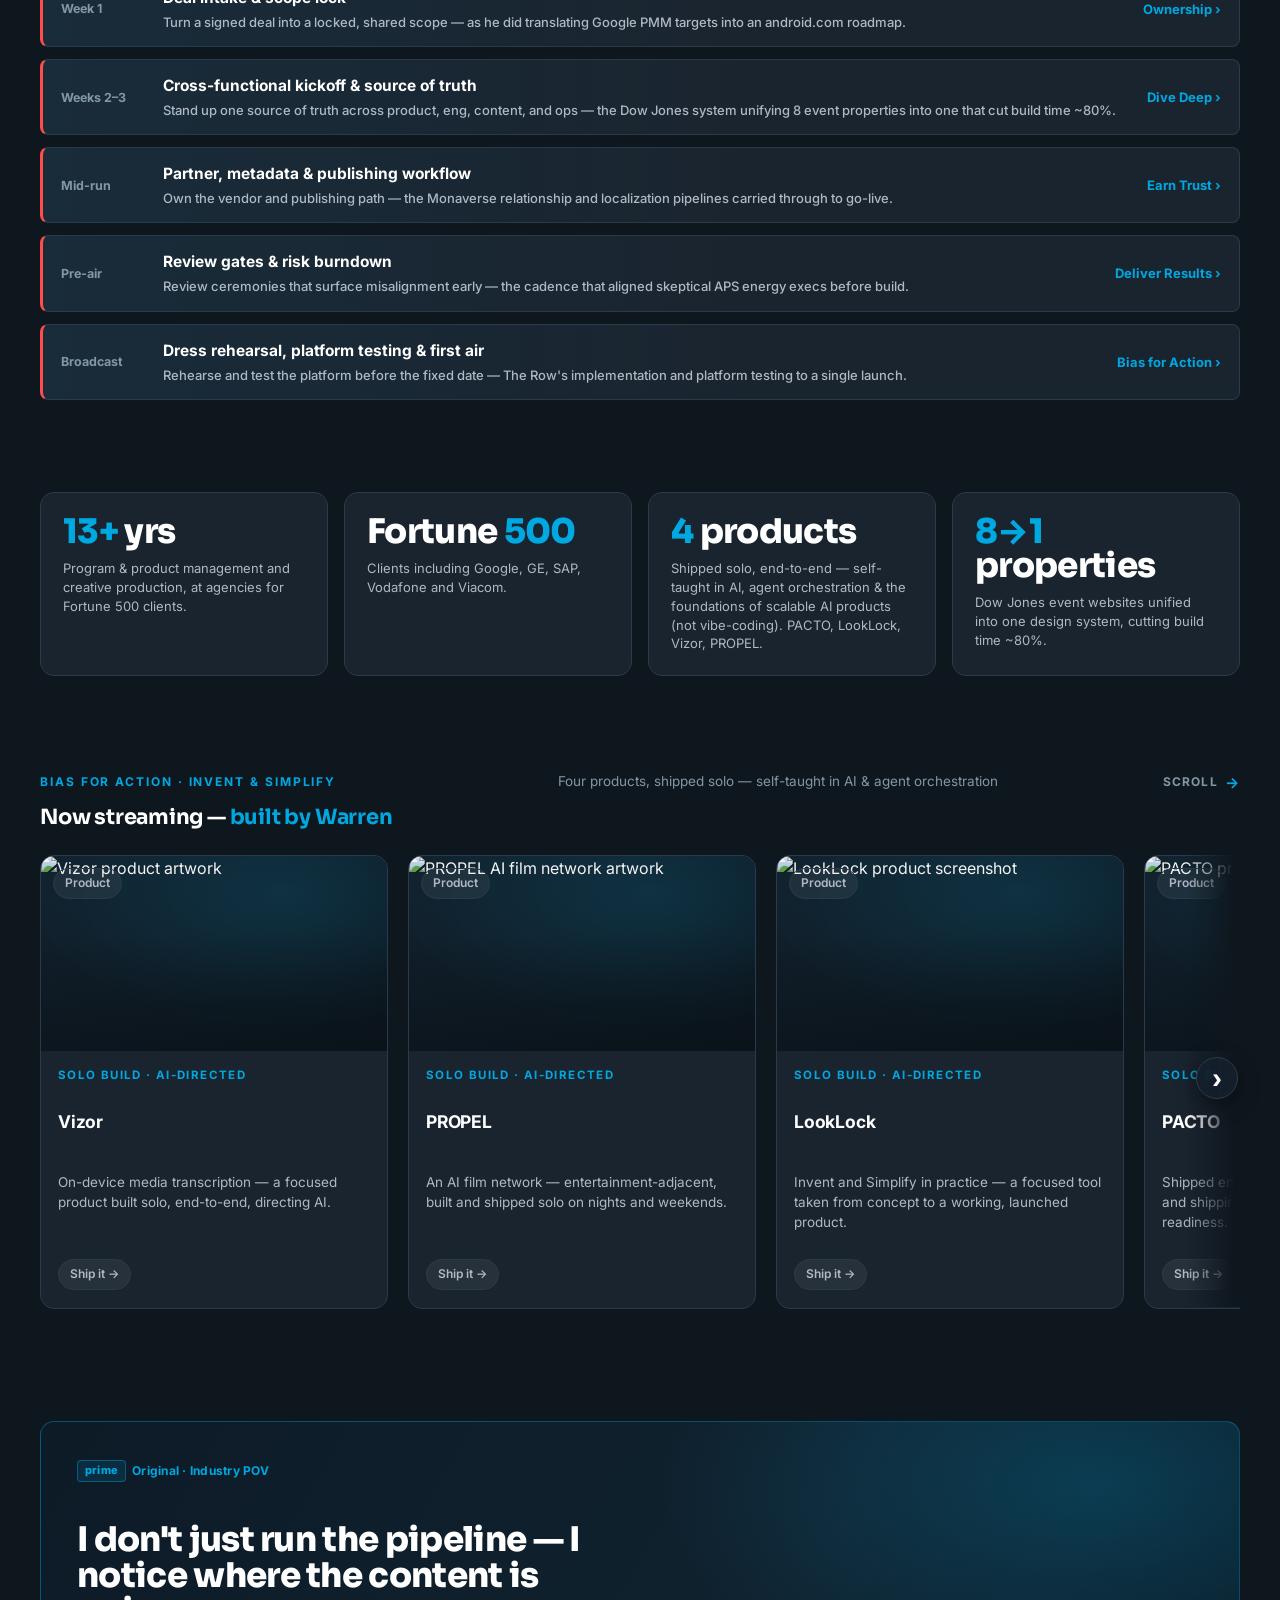
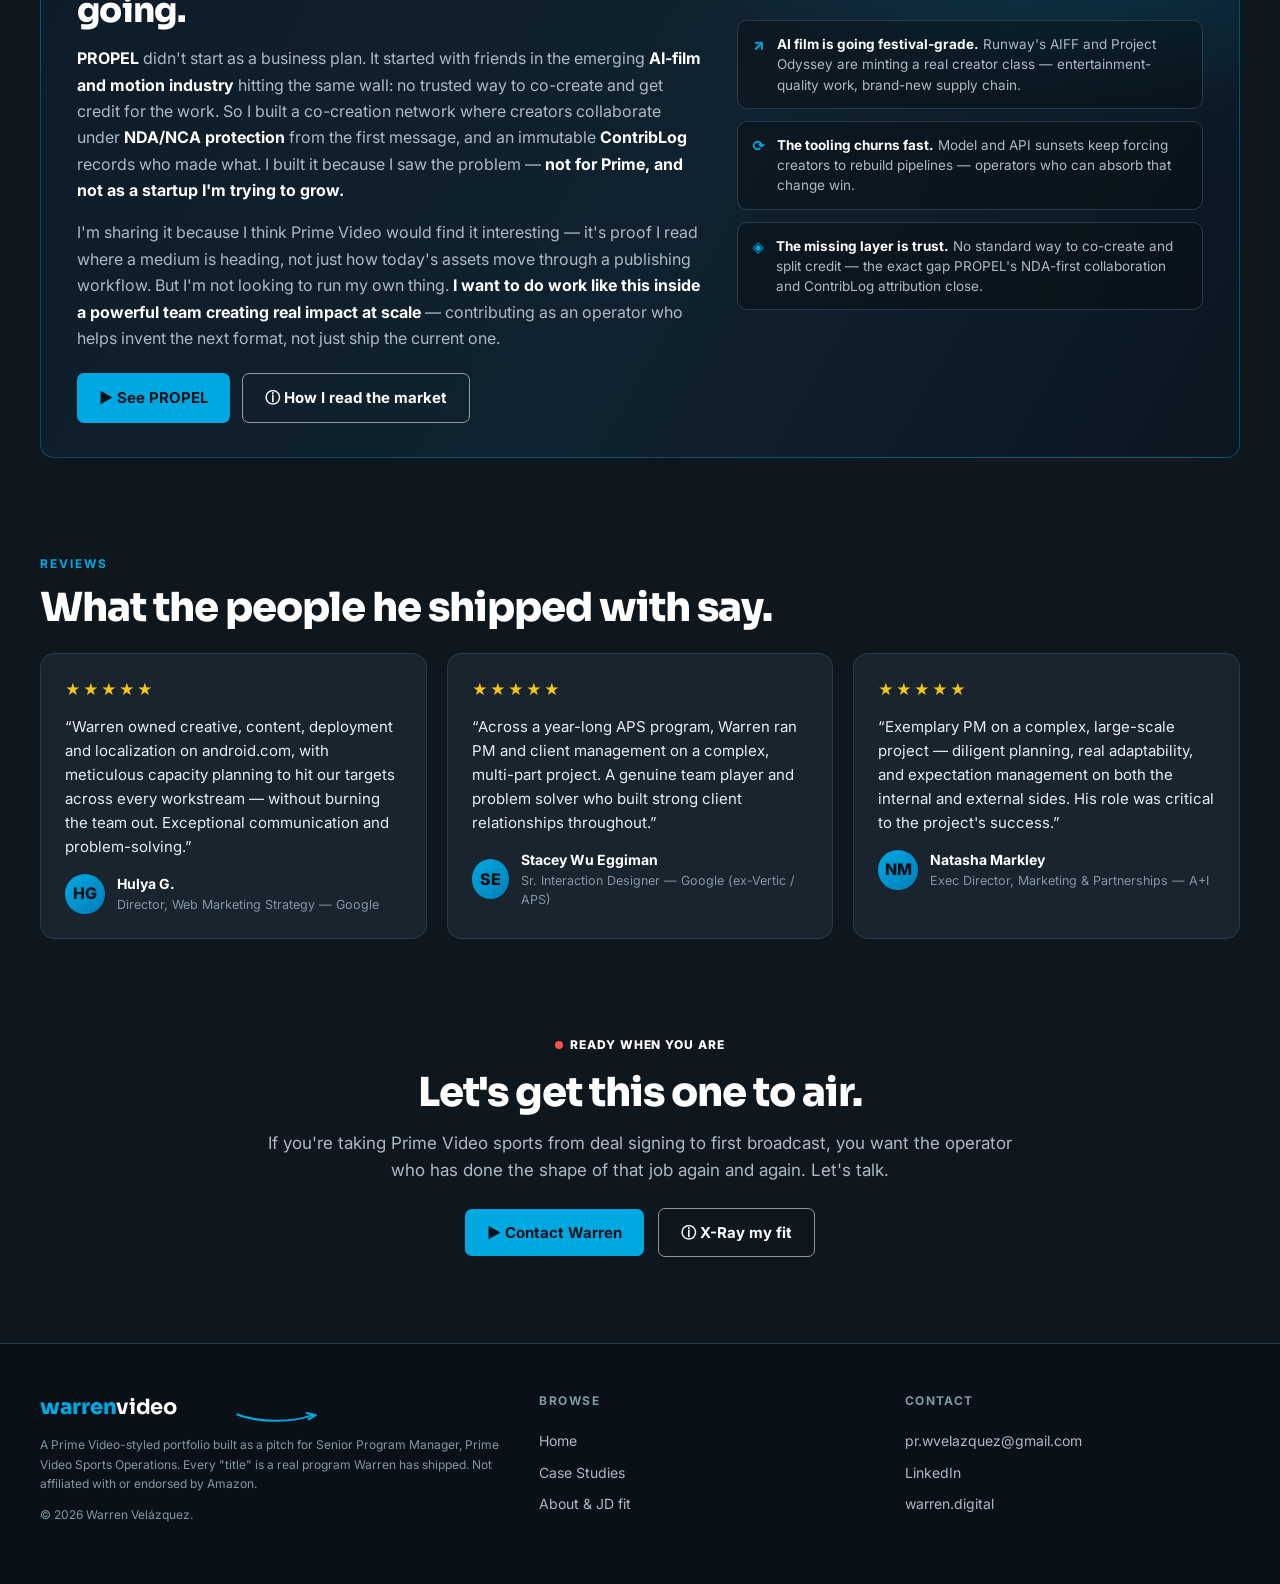
==== commit 7e4e670a: "Add Google Search Ads graphic to card" ====
--- a/index.html
+++ b/index.html
@@ -8,8 +8,8 @@
   <link rel="preconnect" href="https://fonts.googleapis.com" />
   <link rel="preconnect" href="https://fonts.gstatic.com" crossorigin />
   <link href="https://fonts.googleapis.com/css2?family=Inter:wght@400;500;600;700;800&display=swap" rel="stylesheet" />
-  <link rel="stylesheet" href="styles.css" />
-  <script src="app.js" defer></script>
+  <link rel="stylesheet" href="styles.css?v=7" />
+  <script src="app.js?v=7" defer></script>
 </head>
 <body>
 
@@ -175,7 +175,8 @@
 
           <!-- Future of Google Search Ads -->
           <article class="pv-card pv-reveal" data-modal="m-searchads" tabindex="0" role="button" aria-label="Open Future of Google Search Ads case study">
-            <div class="pv-card-art">
+            <div class="pv-card-art has-img">
+              <svg class="pv-artsvg" viewBox="0 0 400 225" xmlns="http://www.w3.org/2000/svg" role="img" aria-label="Google Search Ads result mockup"><rect x="46" y="34" width="308" height="157" rx="14" fill="#ffffff"/><rect x="66" y="52" width="268" height="30" rx="15" fill="#ffffff" stroke="#dfe1e5" stroke-width="1.5"/><circle cx="84" cy="67" r="4.2" fill="#4285F4"/><circle cx="94" cy="67" r="4.2" fill="#EA4335"/><circle cx="104" cy="67" r="4.2" fill="#FBBC05"/><circle cx="114" cy="67" r="4.2" fill="#34A853"/><rect x="130" y="63.5" width="118" height="7" rx="3.5" fill="#c9ced6"/><circle cx="311" cy="66" r="6.5" fill="none" stroke="#4285F4" stroke-width="2.4"/><line x1="316" y1="71" x2="322" y2="77" stroke="#4285F4" stroke-width="2.4" stroke-linecap="round"/><rect x="66" y="99" width="26" height="16" rx="4" fill="#34A853"/><text x="79" y="111" font-family="Arial, Helvetica, sans-serif" font-size="10" font-weight="700" fill="#ffffff" text-anchor="middle">Ad</text><rect x="99" y="104" width="70" height="6" rx="3" fill="#dfe3e8"/><rect x="66" y="124" width="220" height="10" rx="5" fill="#1a73e8"/><rect x="66" y="139" width="150" height="10" rx="5" fill="#1a73e8"/><rect x="66" y="156" width="96" height="6" rx="3" fill="#34A853"/><rect x="66" y="169" width="256" height="6" rx="3" fill="#dadce0"/><rect x="66" y="179" width="212" height="6" rx="3" fill="#dadce0"/></svg>
               <div class="glow"></div>
               <span class="pv-topbadge pv-prime-tag">Featured</span>
               <div class="pv-playhint"><span class="disc">▶</span></div>
--- a/styles.css
+++ b/styles.css
@@ -147,26 +147,21 @@
   .pv-navlinks a:last-child { border-bottom: 0; }
   .pv-navlinks a[aria-current="page"] { color: var(--pv-blue); }
   .pv-navlinks a[aria-current="page"]::after { display: none; }
+  /* three real <span> bars in a flex column — reliable & perfectly even */
   .pv-nav-burger {
-    display: inline-flex; align-items: center; justify-content: center; flex: none;
-    width: 42px; height: 42px; border: 1px solid var(--pv-line); border-radius: 9px;
-    background: rgba(255,255,255,.06); cursor: pointer; padding: 0; margin-left: 2px;
+    display: inline-flex; flex-direction: column; align-items: center; justify-content: center;
+    gap: 4px; flex: none; width: 42px; height: 42px; border: 1px solid var(--pv-line);
+    border-radius: 9px; background: rgba(255,255,255,.06); cursor: pointer; padding: 0; margin-left: 2px;
     transition: background .2s;
   }
   .pv-nav-burger:hover { background: rgba(255,255,255,.12); }
   .pv-nav-burger span {
-    position: relative; display: block; width: 18px; height: 2px;
-    background: #fff; border-radius: 2px; transition: background .15s var(--pv-ease);
+    display: block; width: 18px; height: 2px; background: #fff; border-radius: 2px;
+    transition: transform .25s var(--pv-ease), opacity .2s var(--pv-ease);
   }
-  .pv-nav-burger span::before, .pv-nav-burger span::after {
-    content: ""; position: absolute; left: 0; width: 18px; height: 2px;
-    background: #fff; border-radius: 2px;
-    transition: transform .25s var(--pv-ease), top .25s var(--pv-ease);
-  }
-  .pv-nav-burger span::before { top: -6px; } .pv-nav-burger span::after { top: 6px; }
-  .pv-nav.nav-open .pv-nav-burger span { background: transparent; }
-  .pv-nav.nav-open .pv-nav-burger span::before { top: 0; transform: rotate(45deg); }
-  .pv-nav.nav-open .pv-nav-burger span::after { top: 0; transform: rotate(-45deg); }
+  .pv-nav.nav-open .pv-nav-burger span:nth-child(1) { transform: translateY(6px) rotate(45deg); }
+  .pv-nav.nav-open .pv-nav-burger span:nth-child(2) { opacity: 0; }
+  .pv-nav.nav-open .pv-nav-burger span:nth-child(3) { transform: translateY(-6px) rotate(-45deg); }
   .pv-logo .pv-prime, .pv-logo .pv-badge { font-size: 19px; }
   .pv-nav-cta { padding: 8px 14px; font-size: 13px; }
 }
@@ -404,6 +399,7 @@
   position: absolute; inset: 0; z-index: 0;
   width: 100%; height: 100%; object-fit: cover; display: block;
 }
+.pv-card-art .pv-artsvg { position: absolute; inset: 0; width: 100%; height: 100%; z-index: 0; display: block; }
 .pv-card-art.has-img::after {
   content: ""; position: absolute; inset: 0; z-index: 1; pointer-events: none;
   background: linear-gradient(180deg, rgba(9,15,20,.05) 40%, rgba(9,15,20,.55) 100%);
@@ -491,7 +487,16 @@
   position: relative; box-shadow: var(--pv-shadow);
 }
 .pv-poster .glow { position:absolute; inset:0; background: radial-gradient(360px 300px at 60% 25%, rgba(0,168,225,.34), transparent 62%); }
-.pv-poster .cap { position: absolute; left: 0; right: 0; bottom: 0; padding: 20px; }
+.pv-poster .cap {
+  position: absolute; left: 0; right: 0; bottom: 0; padding: 26px 20px 20px; z-index: 2;
+  background: linear-gradient(180deg, rgba(9,15,20,0), rgba(9,15,20,.72) 42%, rgba(9,15,20,.95) 100%);
+}
+@media (max-width: 900px){
+  .pv-poster { aspect-ratio: 16 / 10; }
+  .pv-poster .cap { padding: 34px 18px 18px; }
+  .pv-poster .cap h2 { font-size: 20px !important; }
+  .pv-poster .cap .pv-lead { font-size: 13px !important; margin-top: 6px !important; }
+}
 
 /* generic content prose block */
 .pv-prose { max-width: 70ch; }
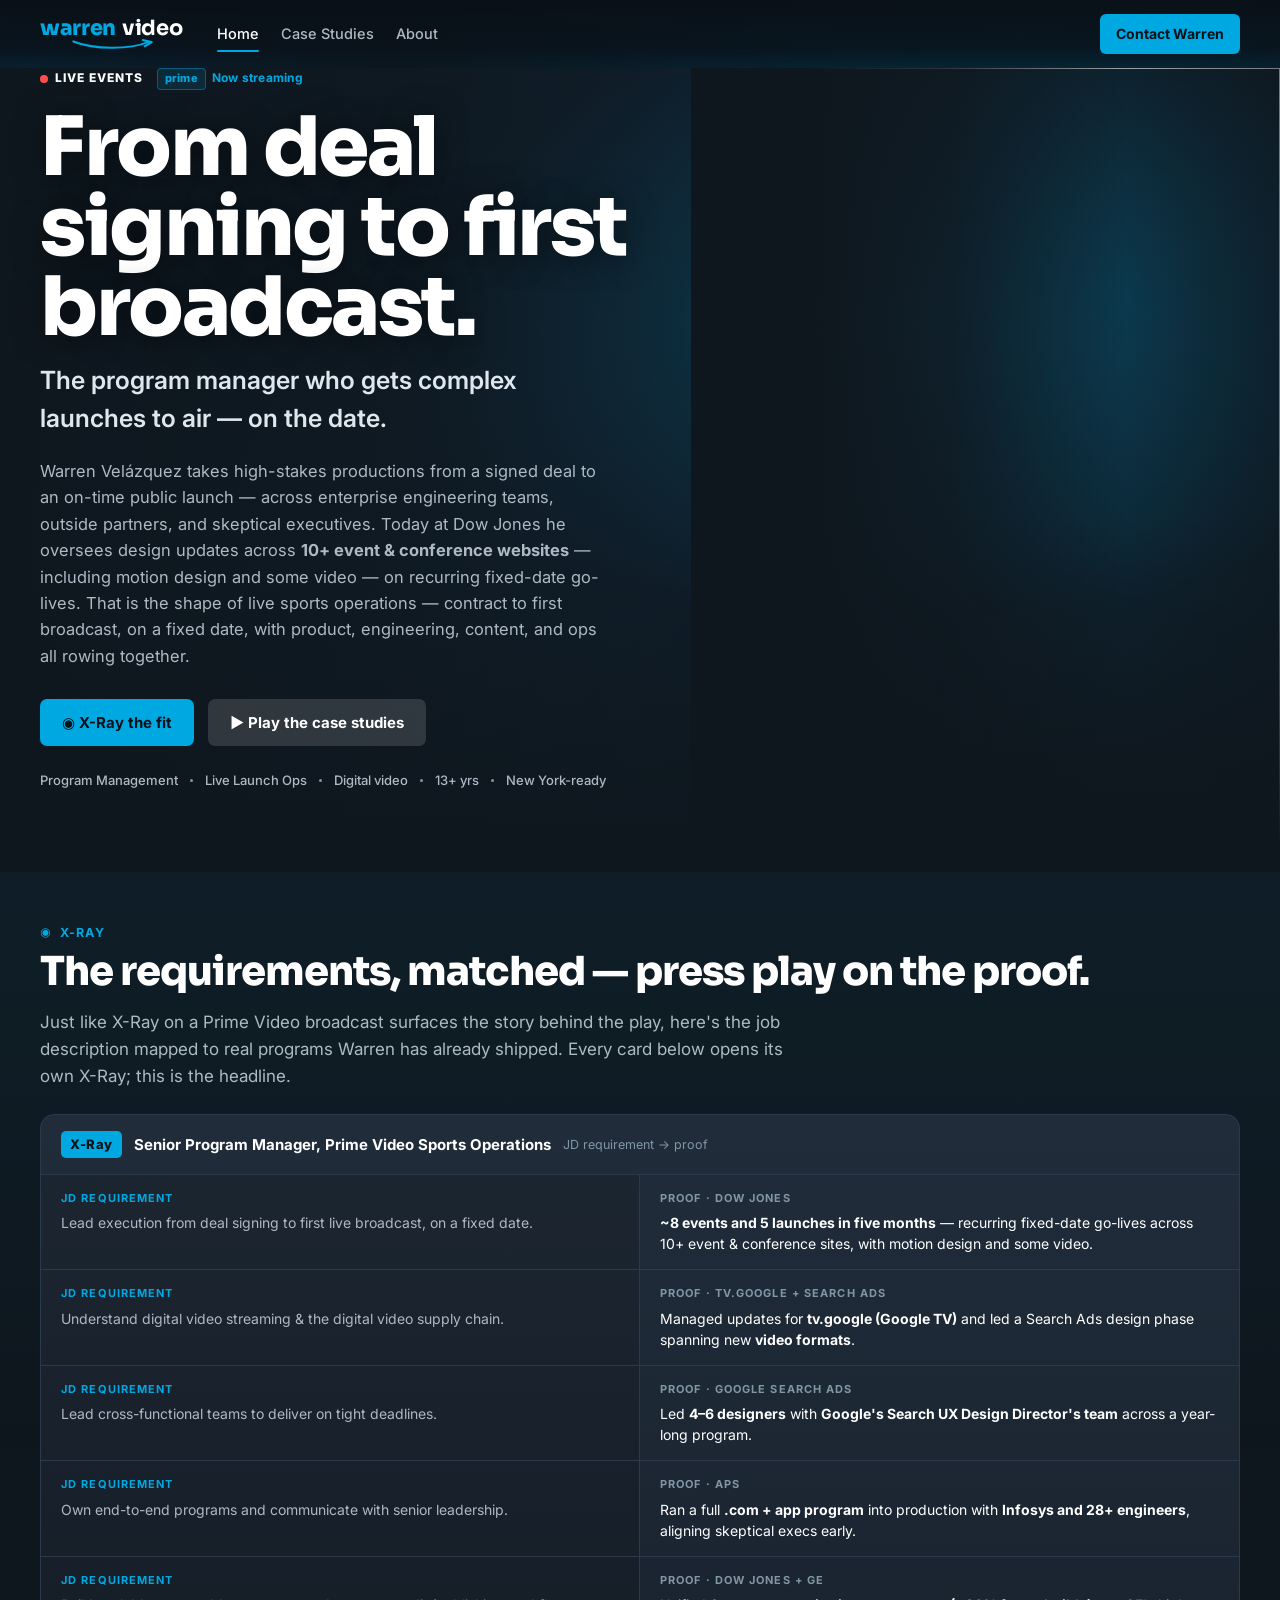
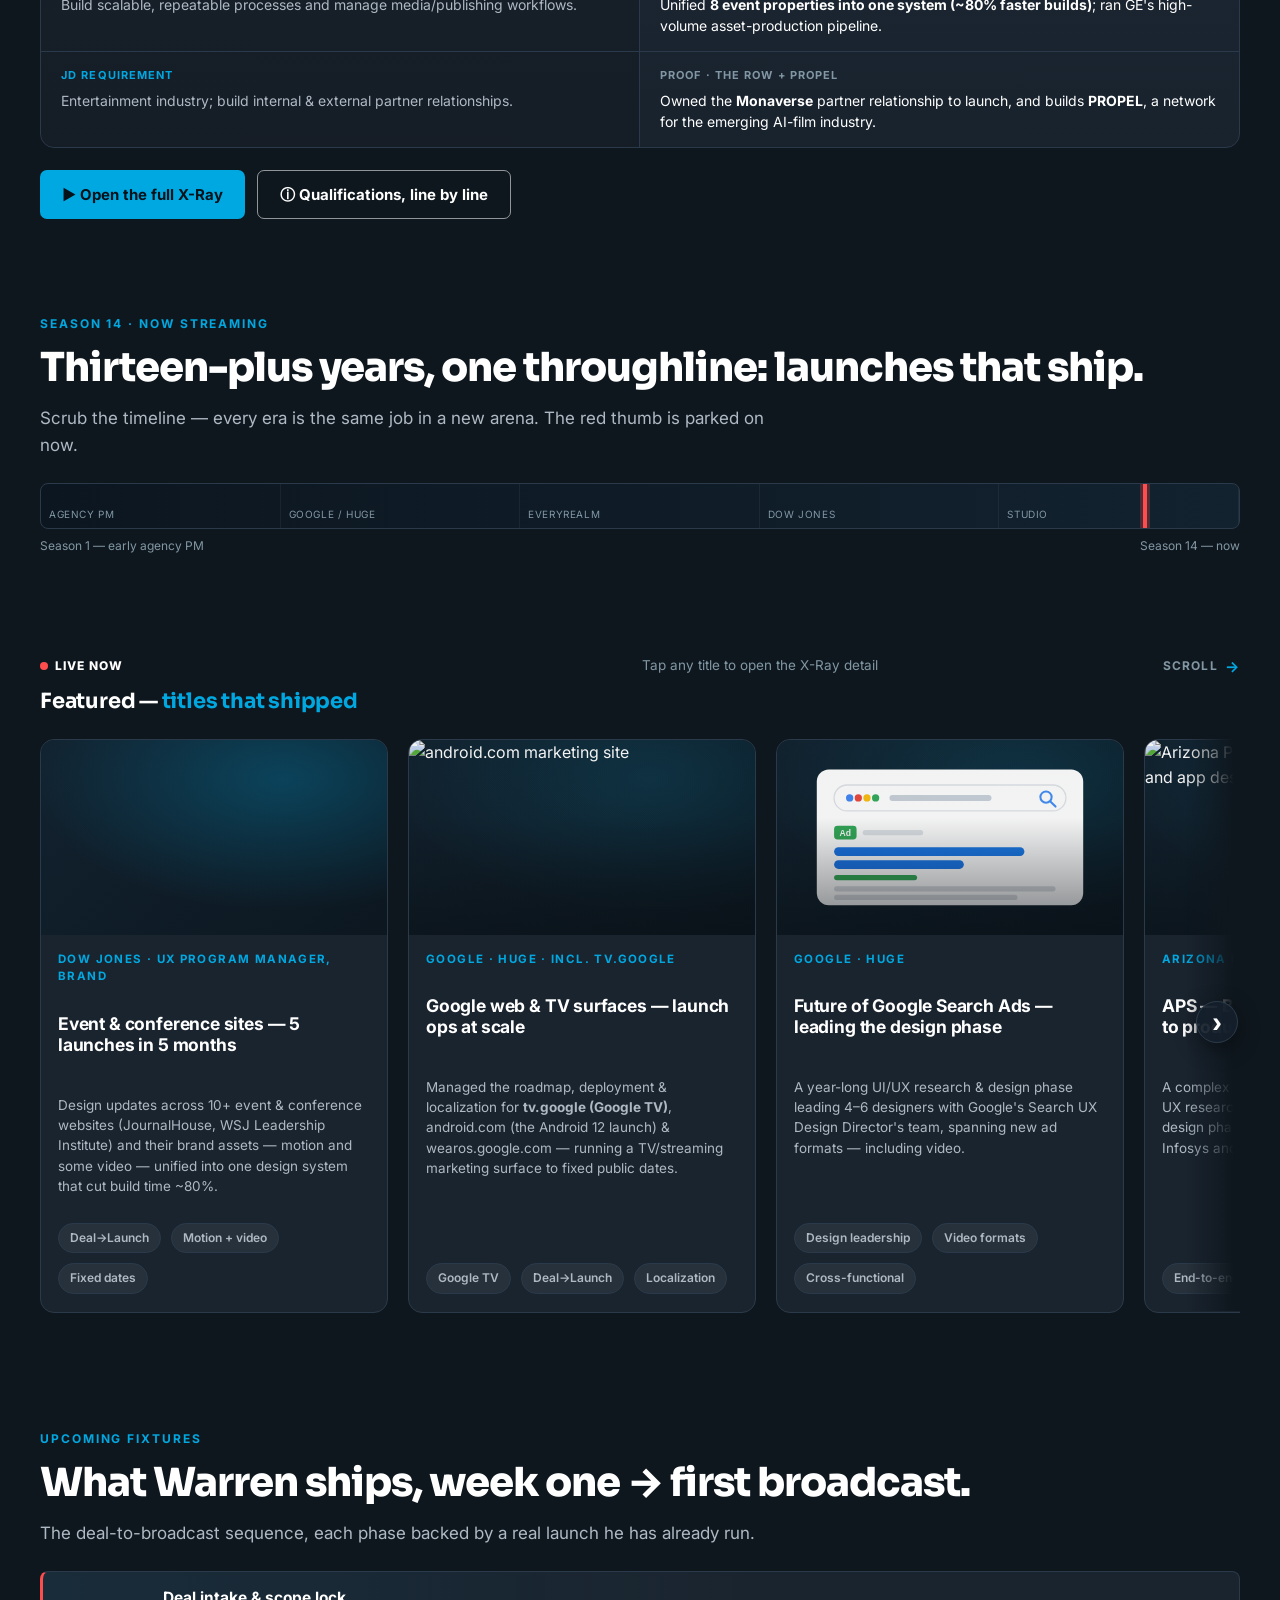
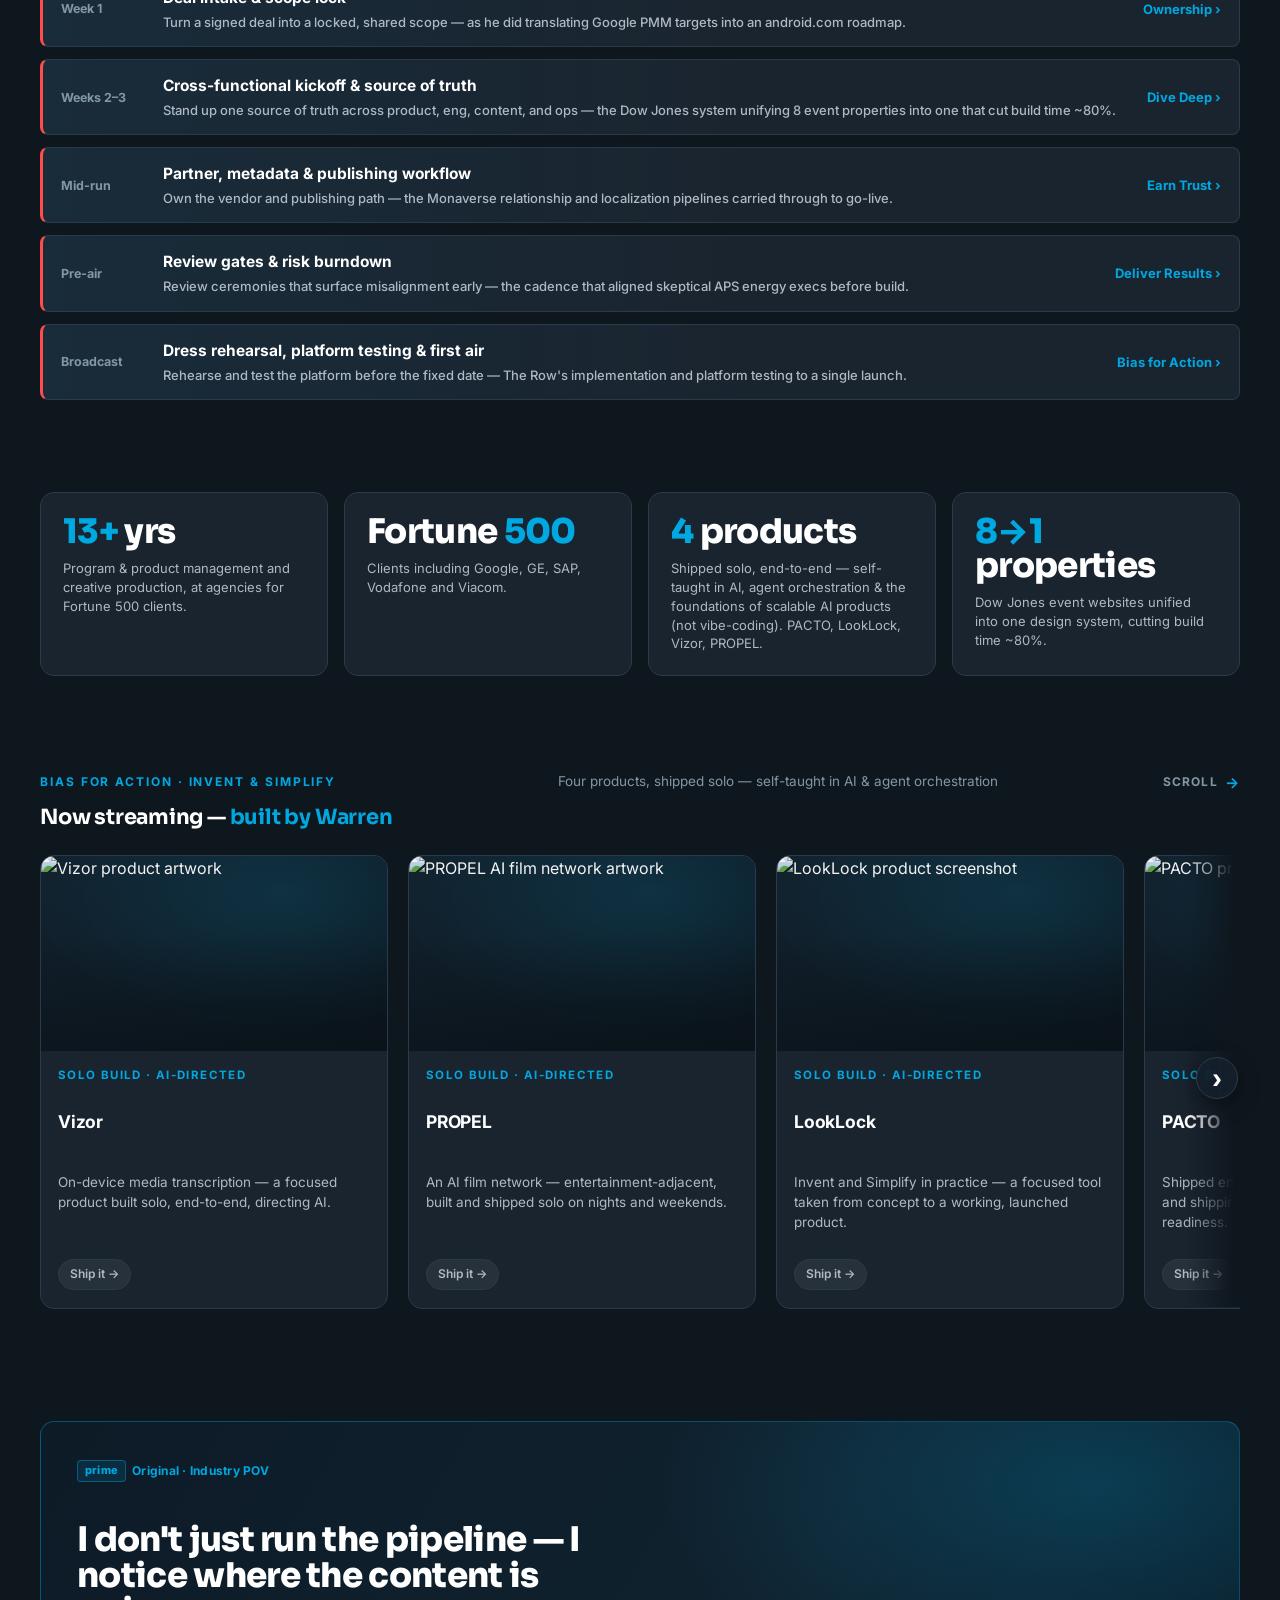
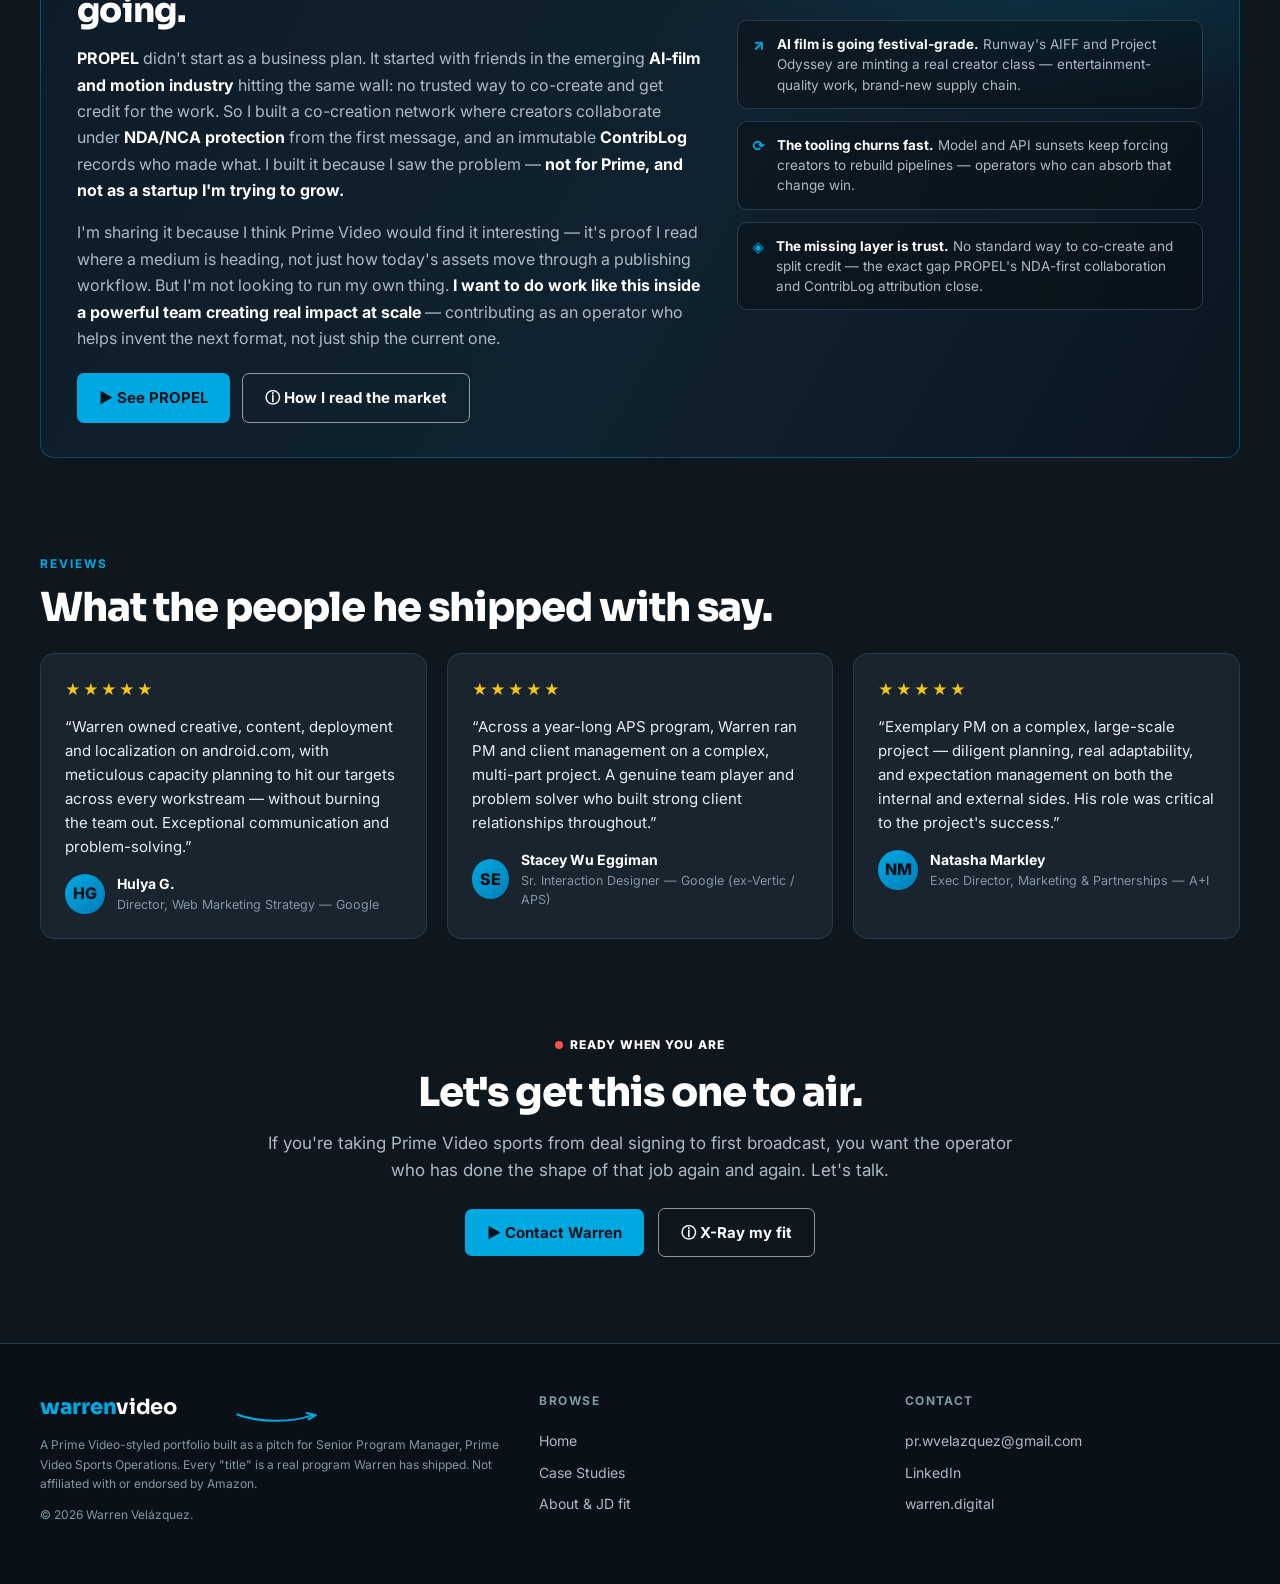
==== commit 354d19b6: "Everyrealm card: use process-flow image" ====
--- a/index.html
+++ b/index.html
@@ -238,7 +238,7 @@
           <!-- Everyrealm Creative Ops -->
           <article class="pv-card pv-reveal" data-modal="m-everyrealm" tabindex="0" role="button" aria-label="Open Everyrealm Creative Operations case study">
             <div class="pv-card-art has-img">
-              <img src="https://cdn.prod.website-files.com/66aa44dda4157ebd1813f2a2/66c6c5c3b3e2360698229d21_teamsuccess.png" alt="Everyrealm creative operations team" loading="lazy">
+              <img src="https://netflix.warren.digital/process_new.001.jpeg" alt="Everyrealm creative-operations process flow" loading="lazy">
               <div class="glow"></div>
               <span class="pv-topbadge pv-prime-tag">Featured</span>
               <div class="pv-playhint"><span class="disc">▶</span></div>
--- a/styles.css
+++ b/styles.css
@@ -411,7 +411,7 @@
   content: ""; position: absolute; inset: 0; z-index: 1; pointer-events: none;
   background: linear-gradient(180deg, rgba(9,15,20,0) 45%, rgba(9,15,20,.75) 100%);
 }
-.pv-card-art .pv-topbadge { position: absolute; top: 12px; left: 12px; z-index: 2; }
+.pv-card-art .pv-topbadge { display: none; }
 .pv-card-art .pv-playhint {
   position: absolute; inset: 0; display: flex; align-items: center; justify-content: center;
   opacity: 0; transition: opacity .25s var(--pv-ease); z-index: 2;
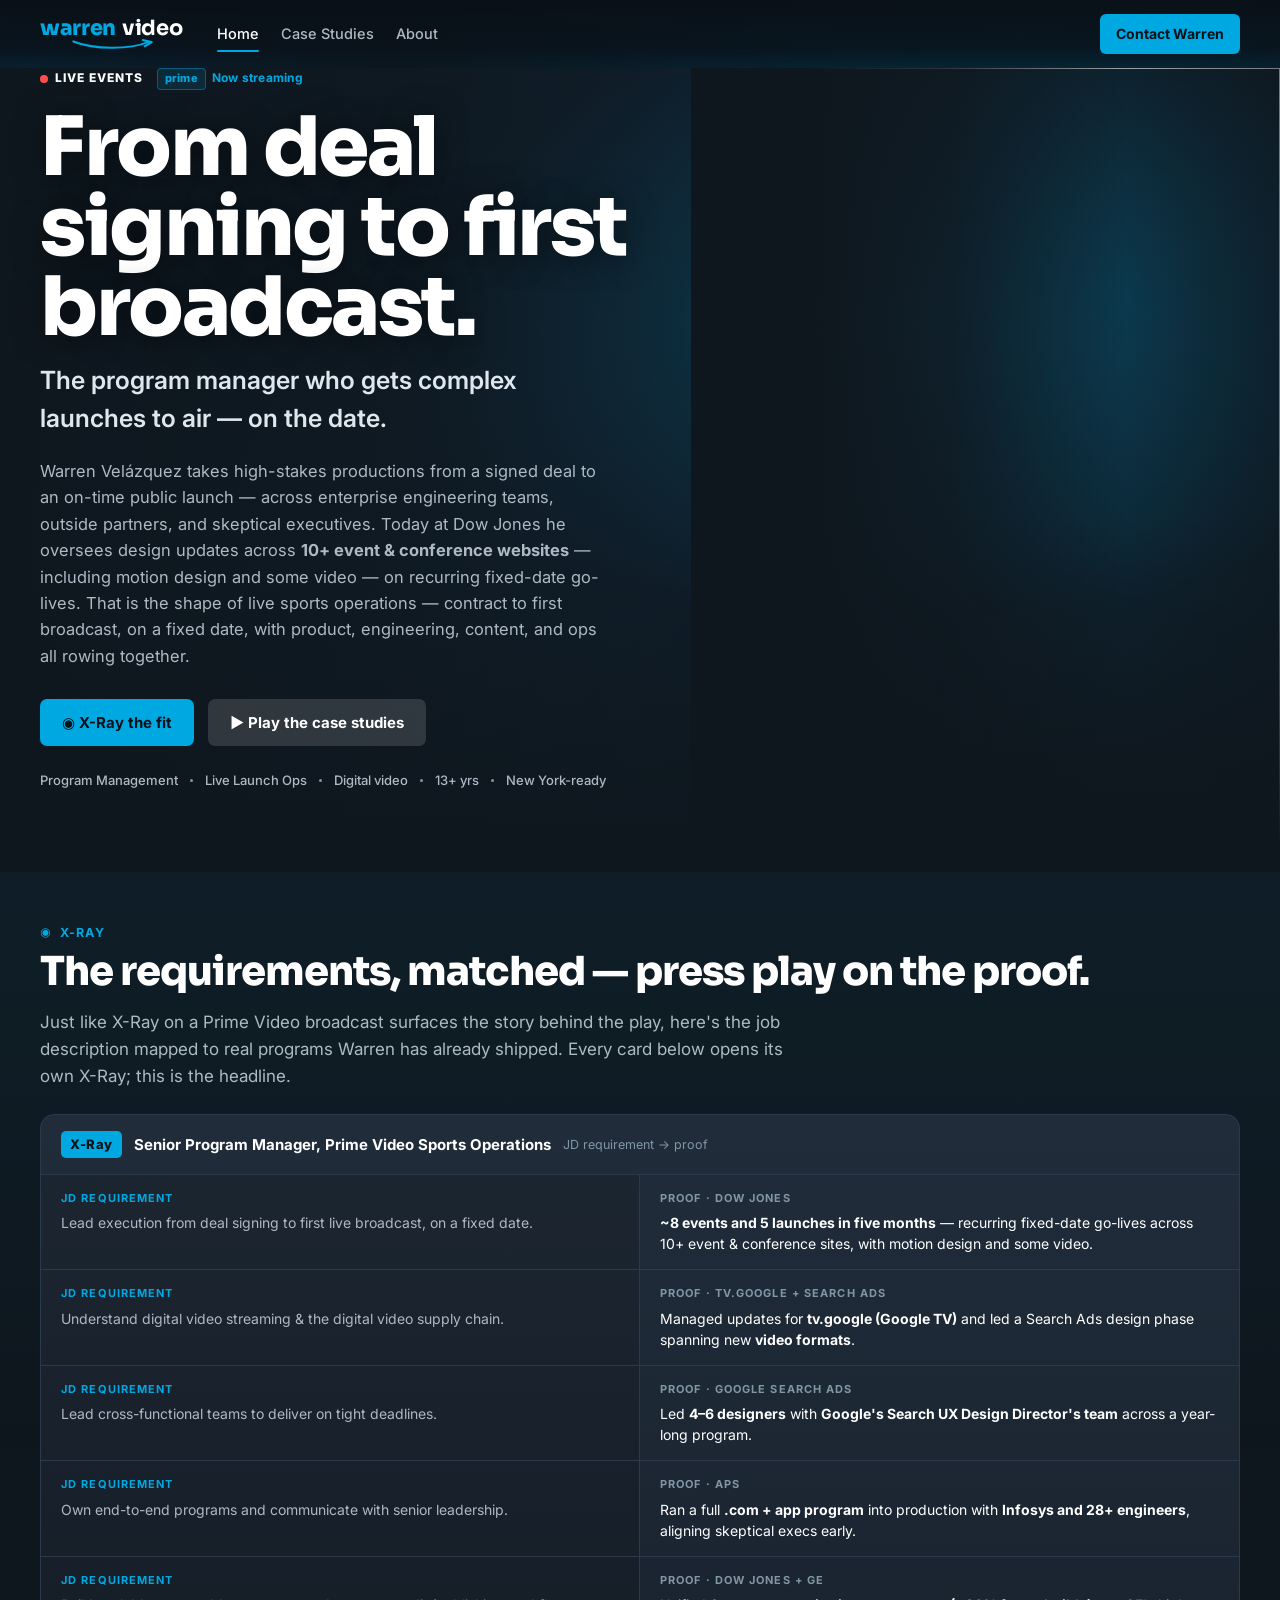
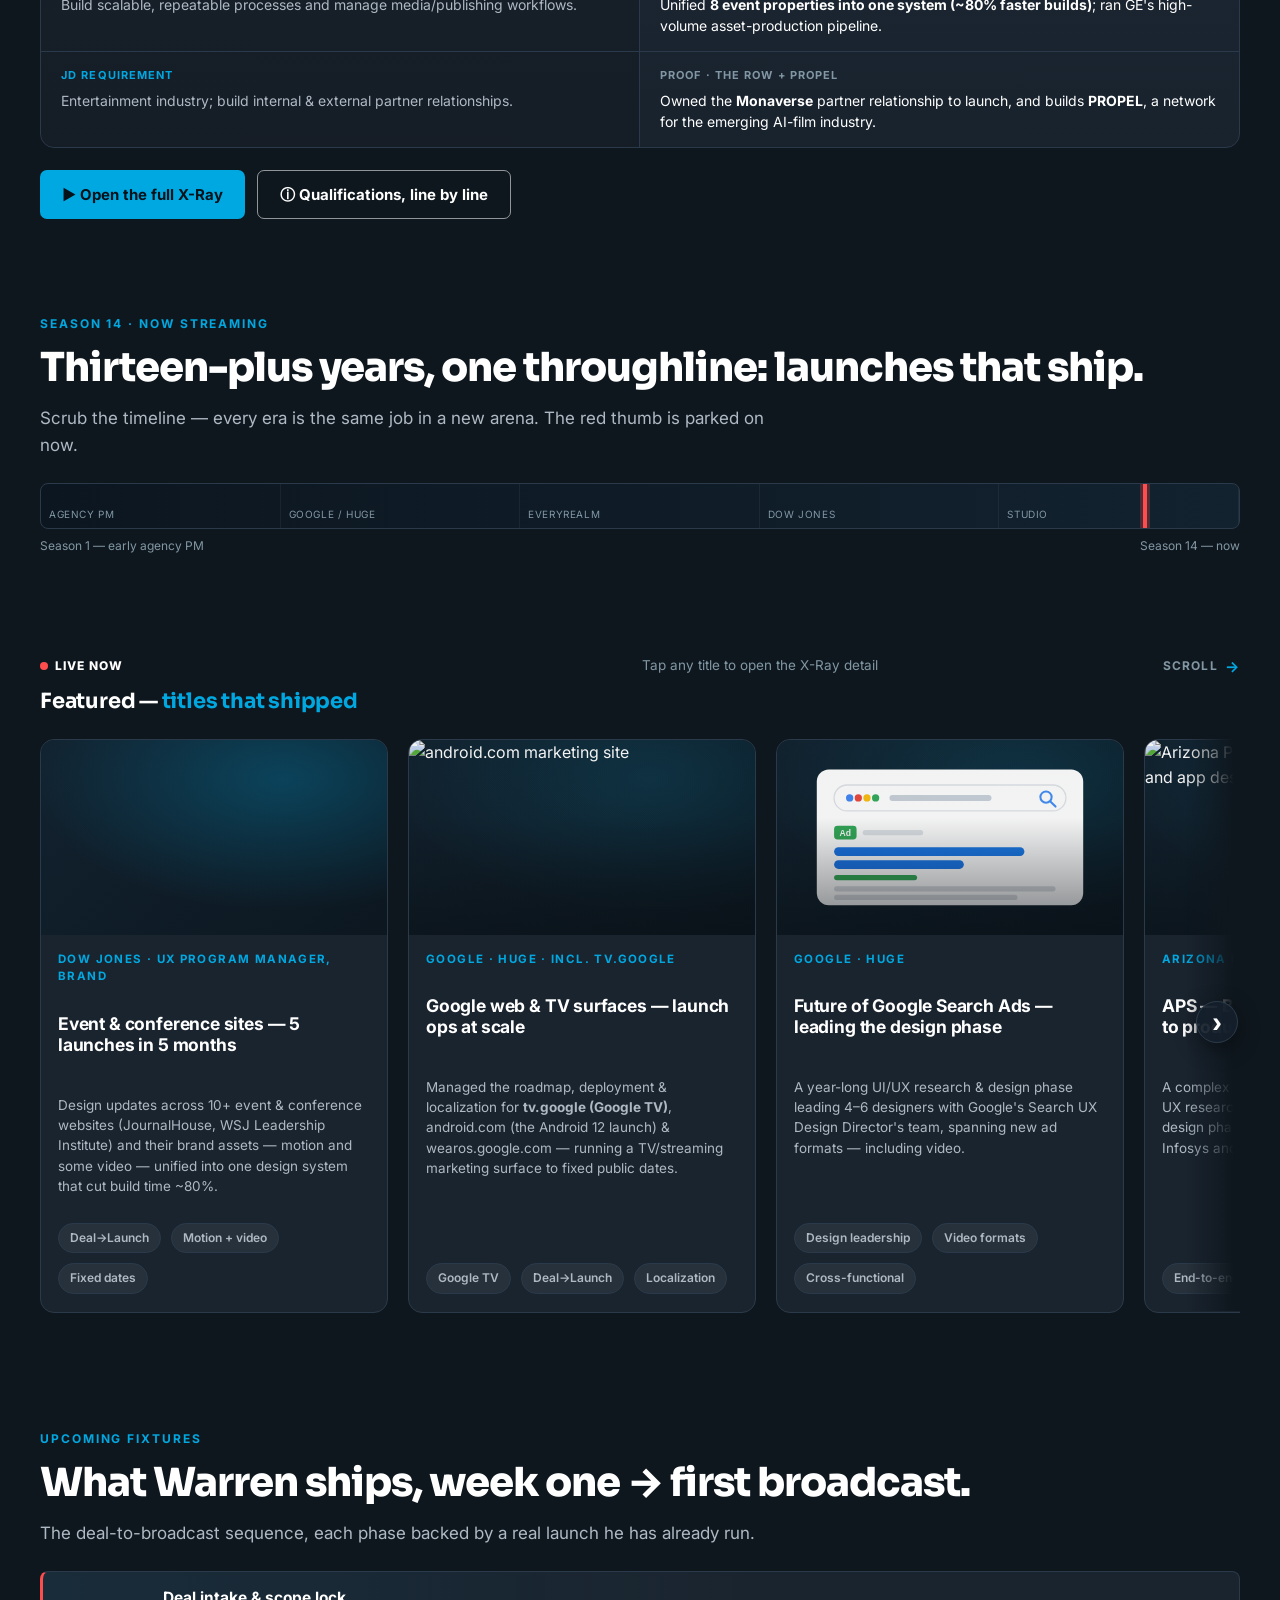
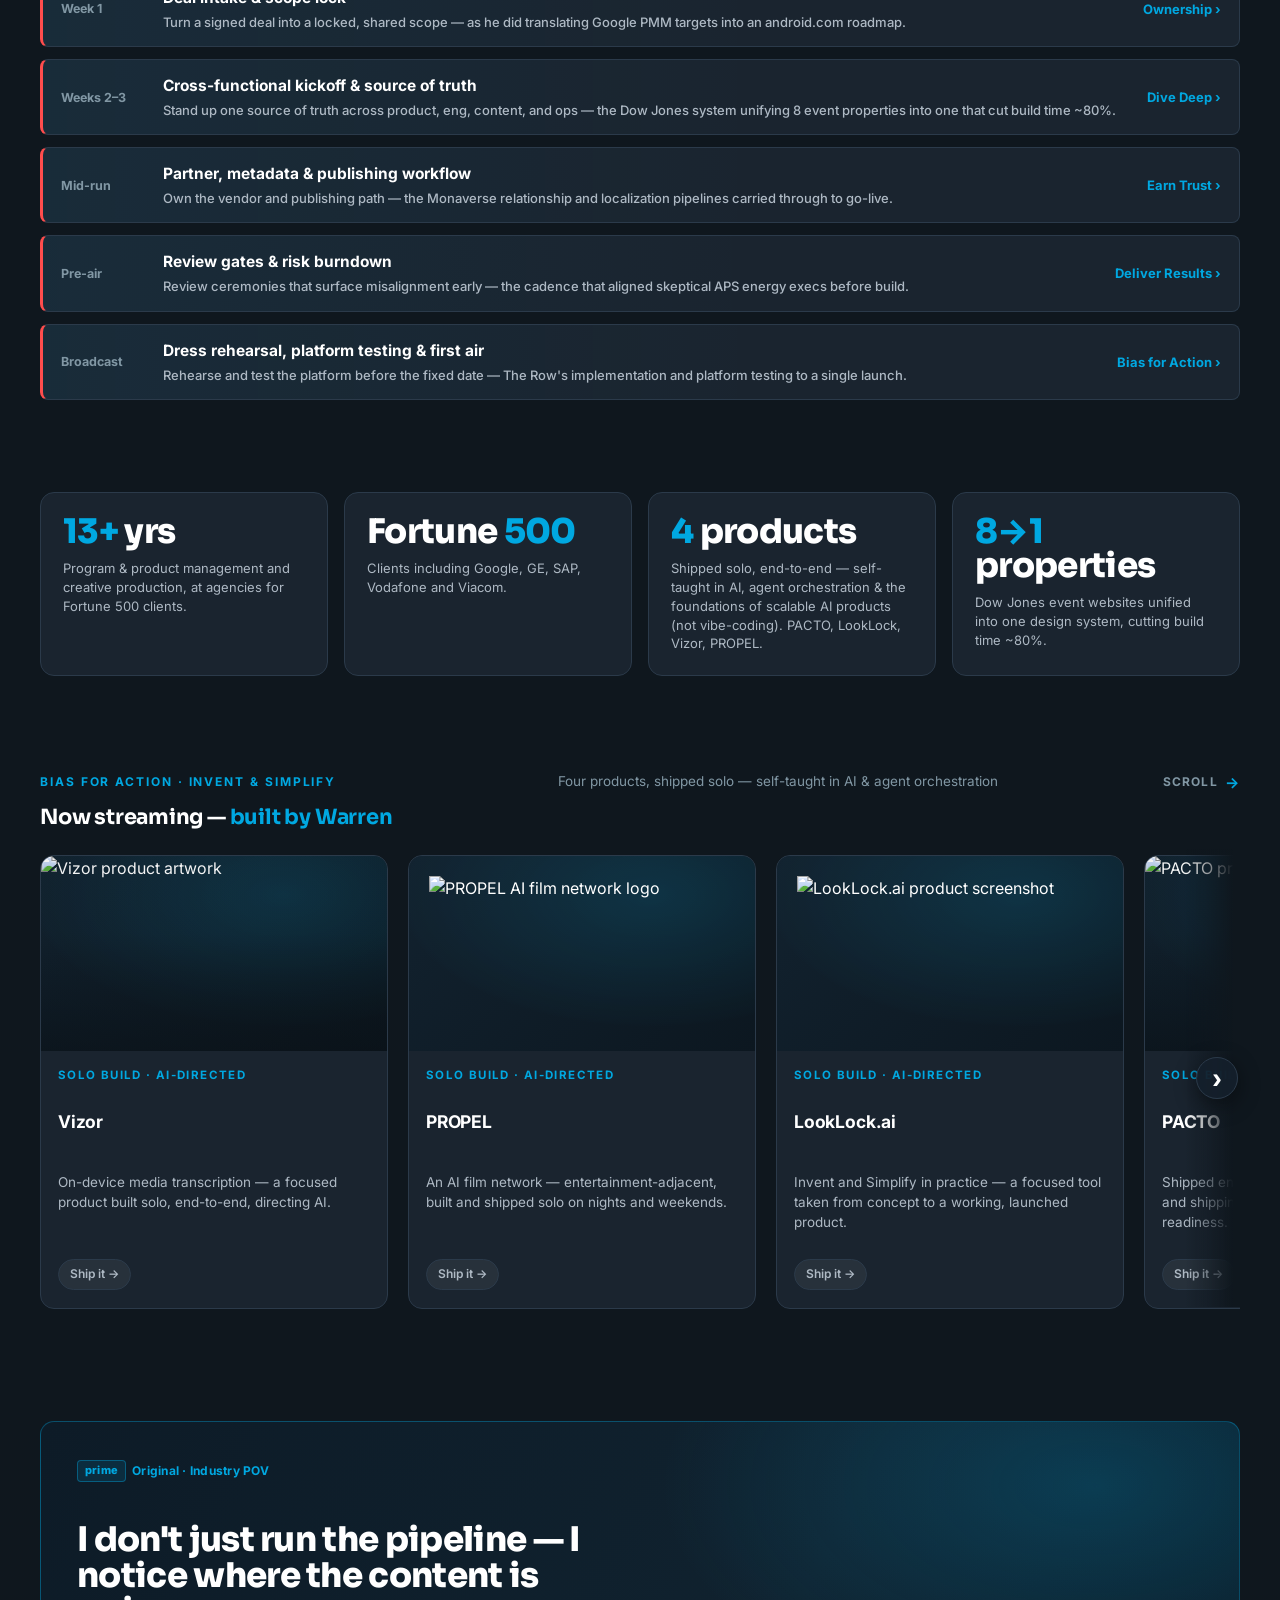
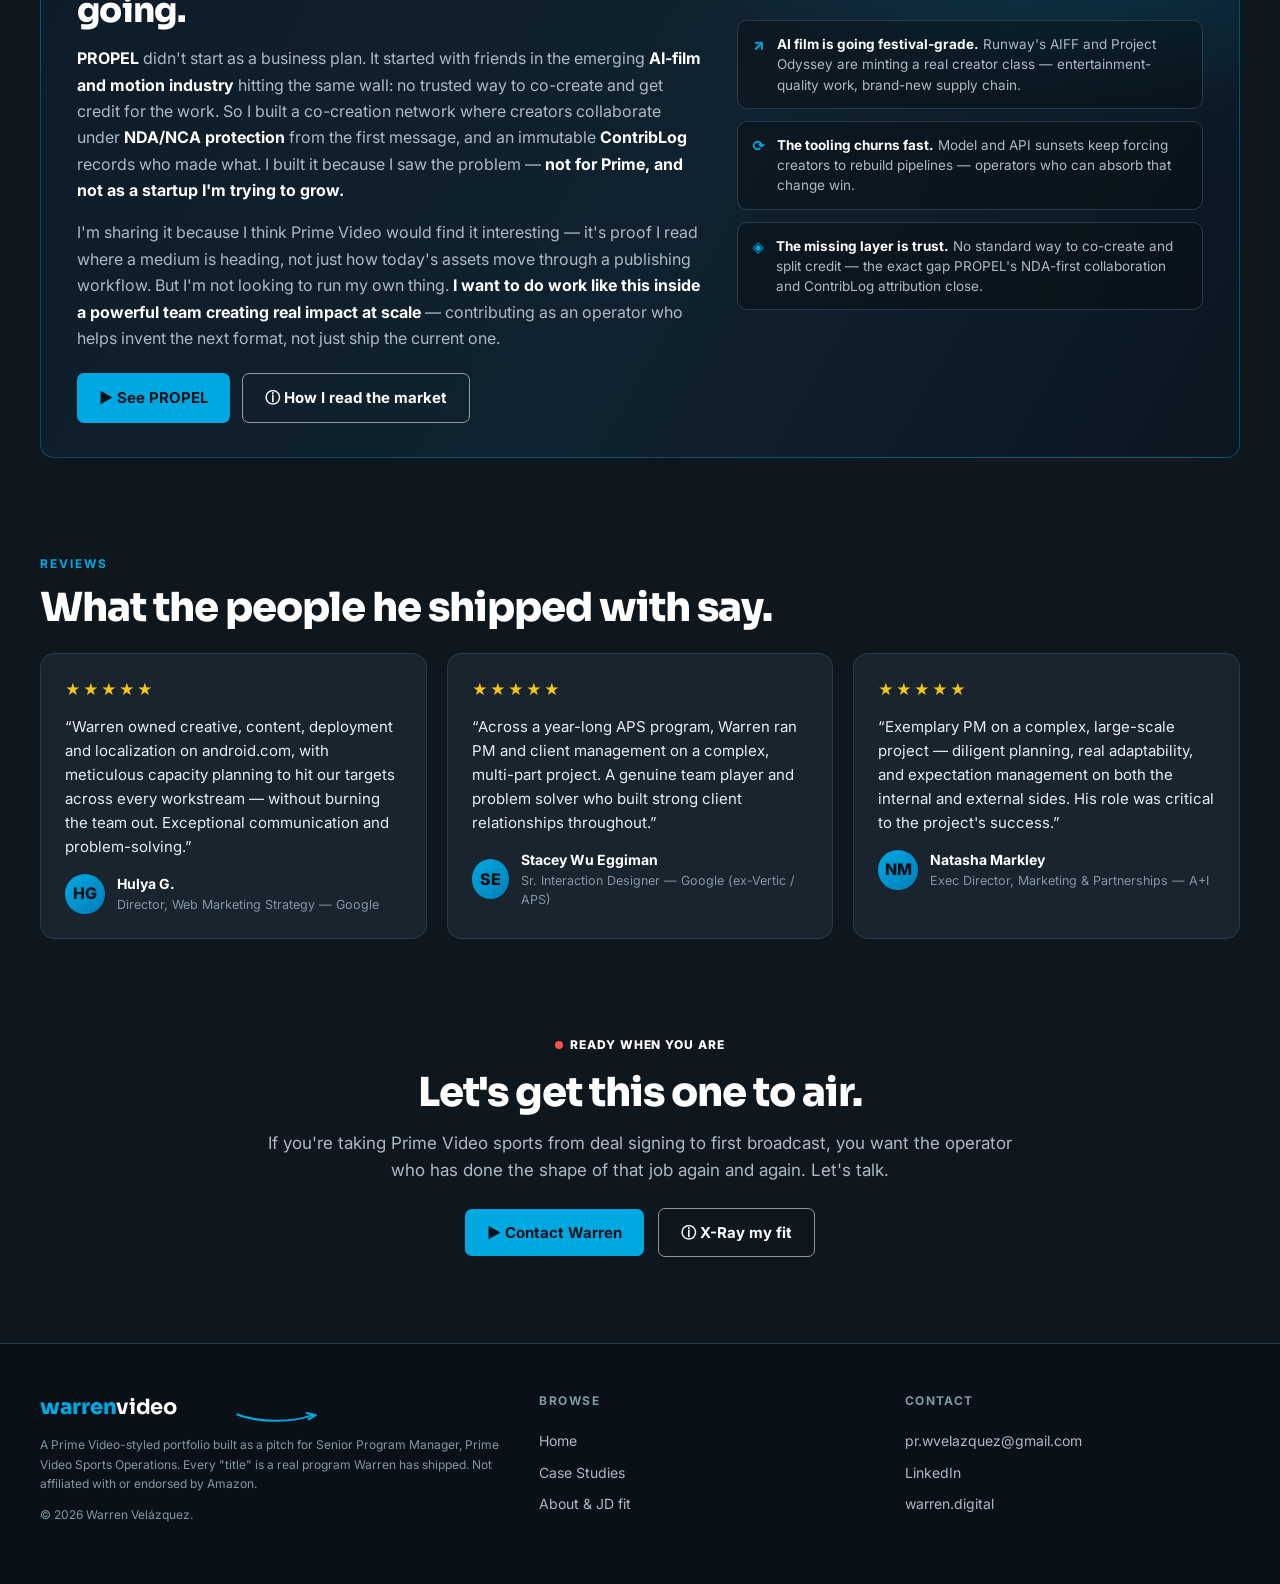
==== commit f5777152: "PROPEL + LookLock contain, LookLock.ai" ====
--- a/index.html
+++ b/index.html
@@ -353,8 +353,8 @@
           </a>
 
           <a class="pv-card pv-reveal" href="https://www.propel.house" target="_blank" rel="noopener" aria-label="Open PROPEL in a new tab">
-            <div class="pv-card-art has-img">
-              <img src="https://cdn.prod.website-files.com/66aa44dda4157ebd1813f0ff/66d1e32c2a559a0b8cac2ac0_PROPEL2.png" alt="PROPEL AI film network artwork" loading="lazy">
+            <div class="pv-card-art has-img pv-art-contain">
+              <img src="https://cdn.prod.website-files.com/66aa44dda4157ebd1813f0ff/66d1e32c2a559a0b8cac2ac0_PROPEL2.png" alt="PROPEL AI film network logo" loading="lazy">
               <div class="glow"></div>
               <span class="pv-topbadge pv-pill">Product</span>
               <div class="pv-playhint"><span class="disc">▶</span></div>
@@ -368,15 +368,15 @@
           </a>
 
           <a class="pv-card pv-reveal" href="https://www.looklock.ai" target="_blank" rel="noopener" aria-label="Open LookLock in a new tab">
-            <div class="pv-card-art has-img">
-              <img src="https://www.looklock.ai/looklock-steps/1.png" alt="LookLock product screenshot" loading="lazy">
+            <div class="pv-card-art has-img pv-art-contain">
+              <img src="https://www.looklock.ai/looklock-steps/1.png" alt="LookLock.ai product screenshot" loading="lazy">
               <div class="glow"></div>
               <span class="pv-topbadge pv-pill">Product</span>
               <div class="pv-playhint"><span class="disc">▶</span></div>
             </div>
             <div class="pv-card-body">
               <span class="pv-card-kicker">Solo build · AI-directed</span>
-              <h3 class="pv-card-title">LookLock</h3>
+              <h3 class="pv-card-title">LookLock.ai</h3>
               <p class="pv-card-desc">Invent and Simplify in practice — a focused tool taken from concept to a working, launched product.</p>
               <div class="pv-card-foot"><span class="pv-pill">Ship it →</span></div>
             </div>
--- a/styles.css
+++ b/styles.css
@@ -400,6 +400,9 @@
   width: 100%; height: 100%; object-fit: cover; display: block;
 }
 .pv-card-art .pv-artsvg { position: absolute; inset: 0; width: 100%; height: 100%; z-index: 0; display: block; }
+/* logo-style art: show the whole logo (no crop), centered */
+.pv-card-art.pv-art-contain img { object-fit: contain; padding: 20px; }
+.pv-card-art.pv-art-contain::after { display: none; }
 .pv-card-art.has-img::after {
   content: ""; position: absolute; inset: 0; z-index: 1; pointer-events: none;
   background: linear-gradient(180deg, rgba(9,15,20,.05) 40%, rgba(9,15,20,.55) 100%);
